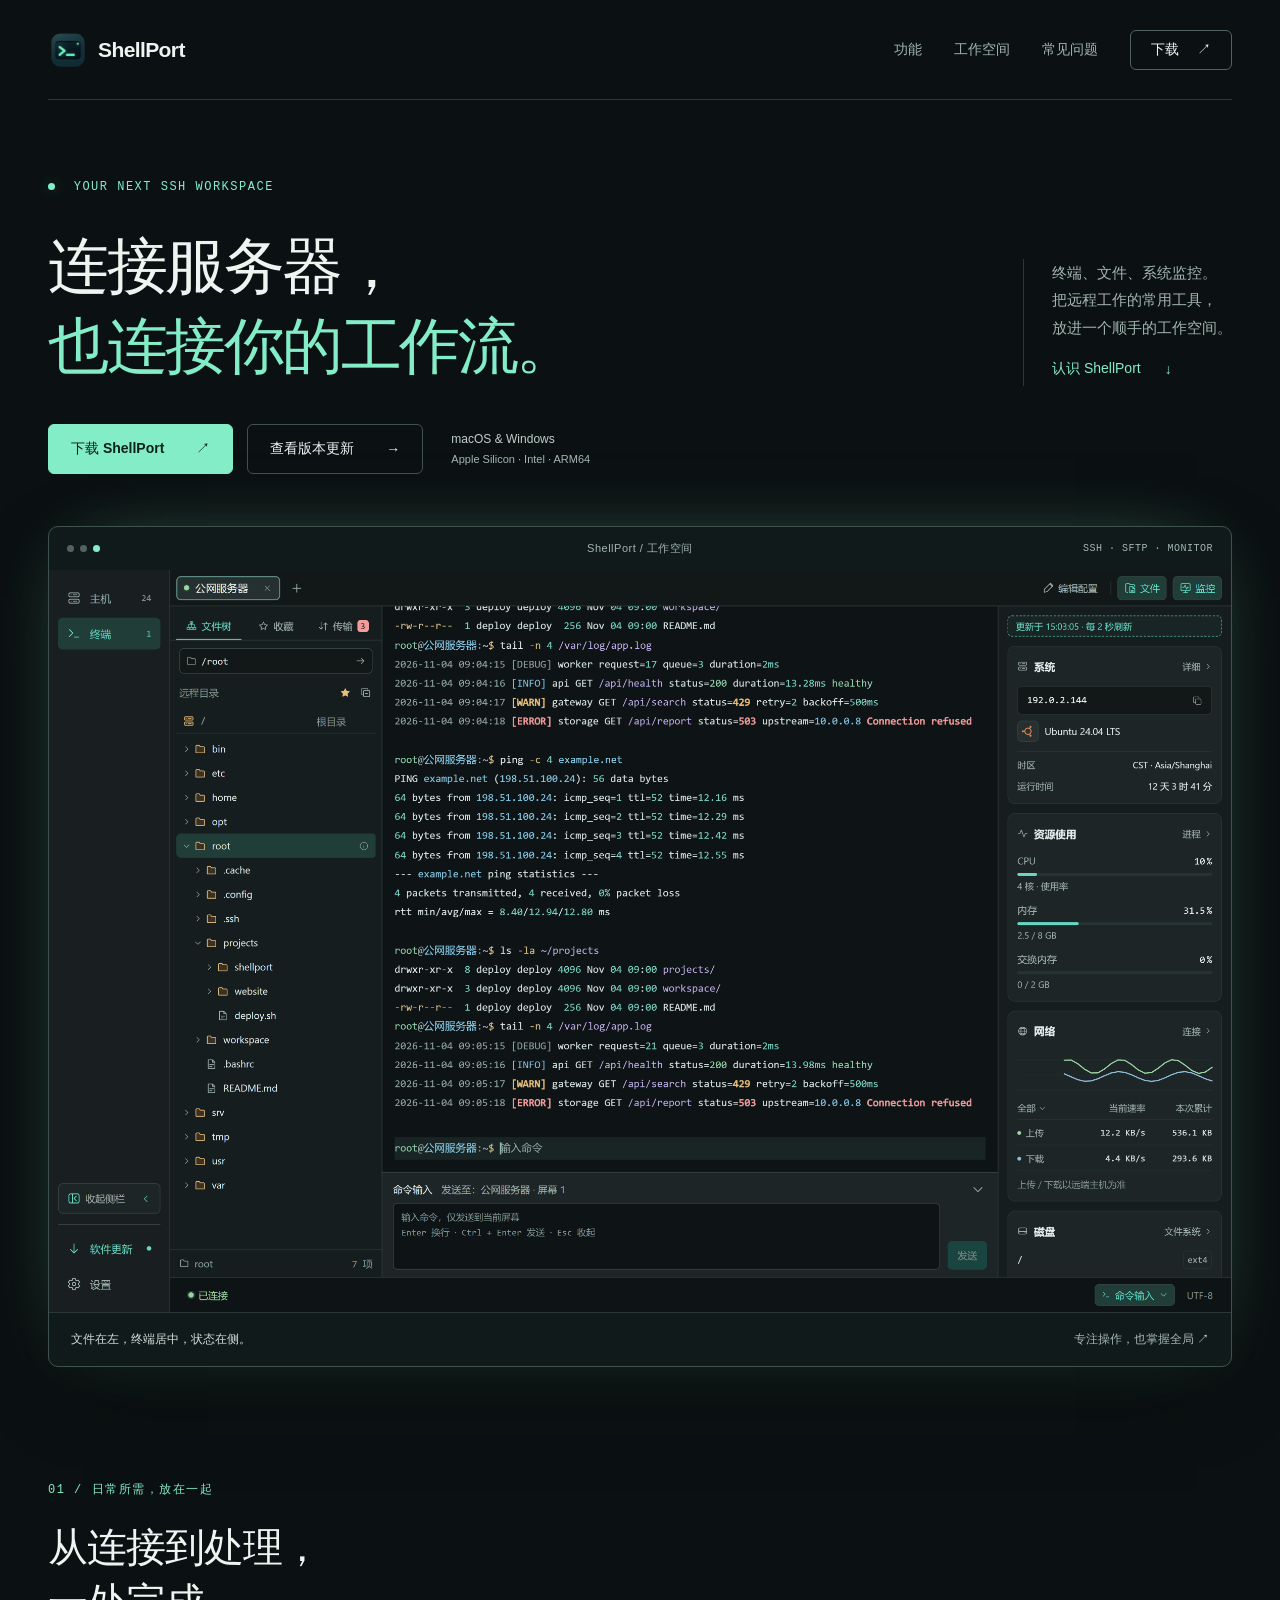
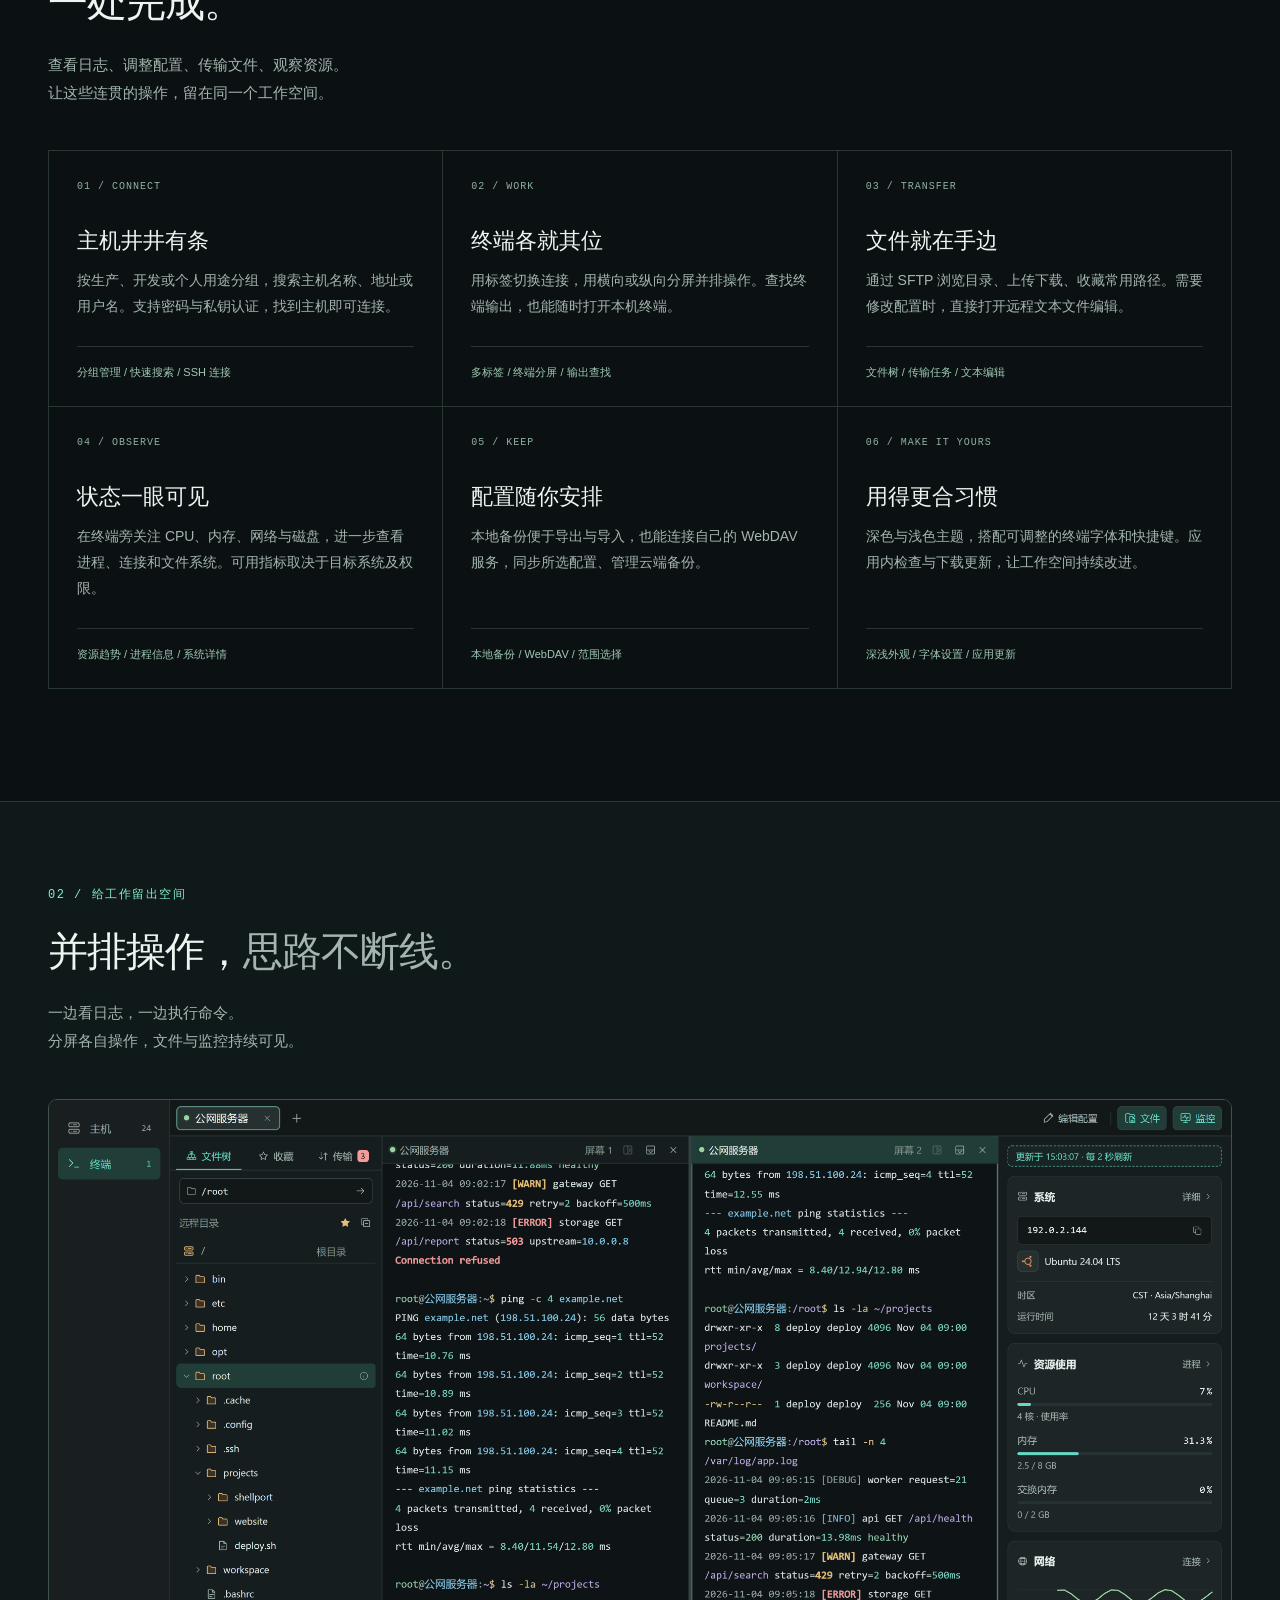
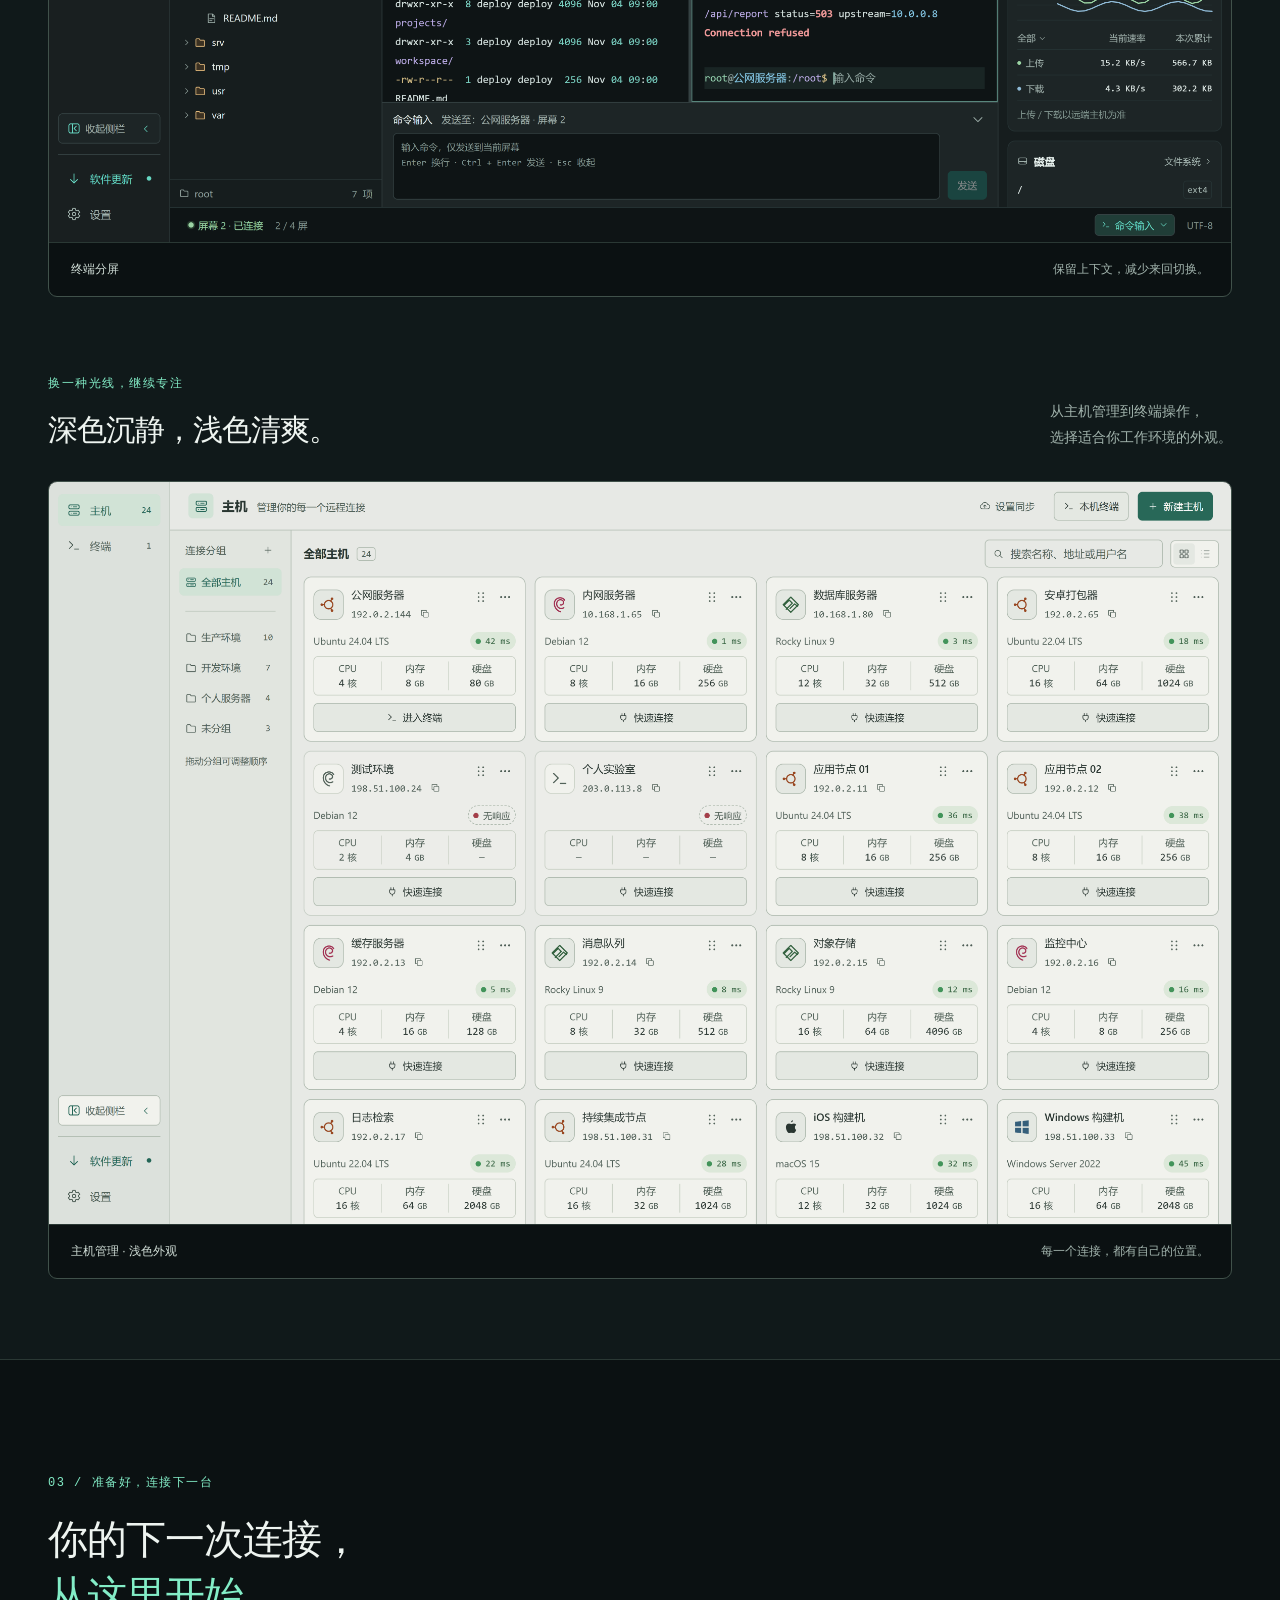
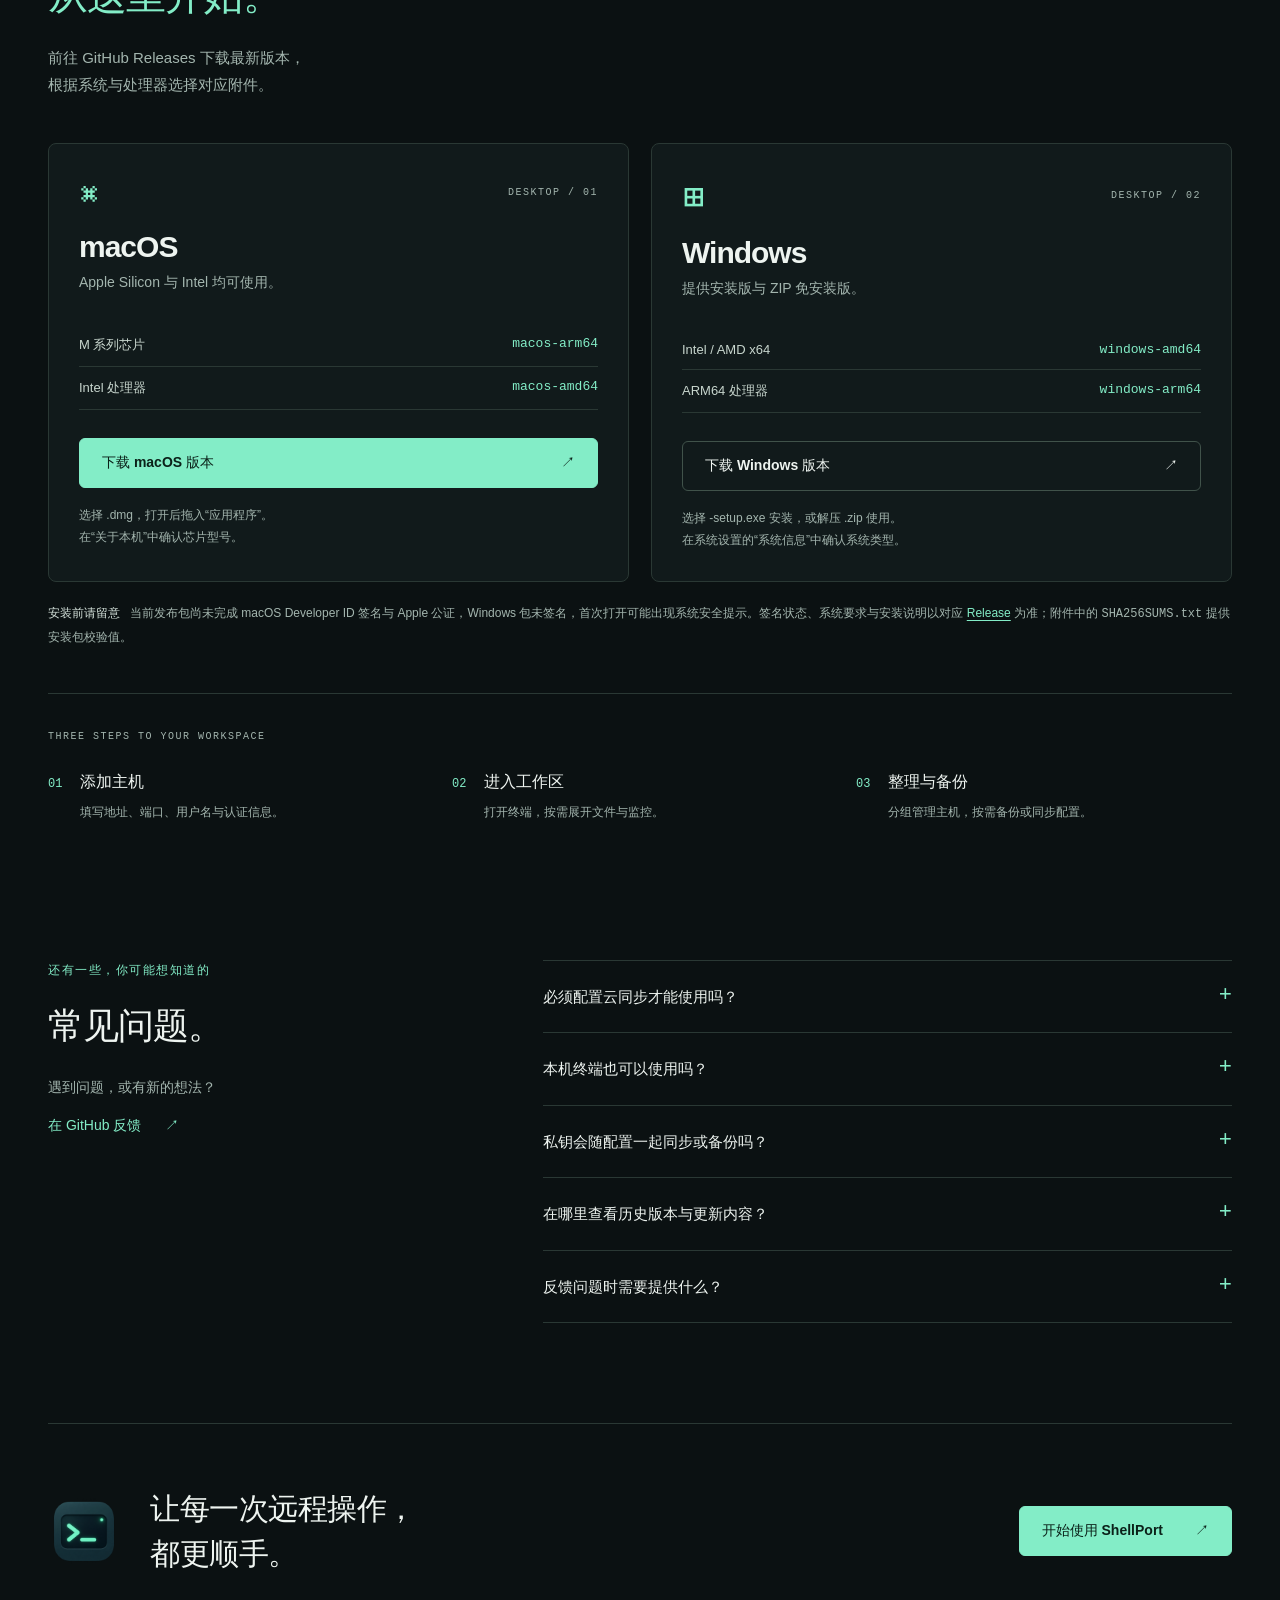
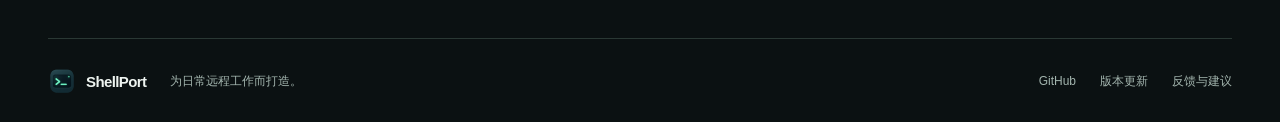
==== site/index.html @ d733a567 "docs: improve product introduction and add high-resolution screenshots" ====
<!doctype html>
<html lang="zh-CN">
<head>
  <meta charset="utf-8">
  <meta name="viewport" content="width=device-width, initial-scale=1">
  <meta name="color-scheme" content="dark">
  <meta name="theme-color" content="#0b1112">
  <meta name="description" content="ShellPort 是适用于 macOS 和 Windows 的 SSH 桌面客户端，将终端、SFTP 文件管理与系统监控放进同一个工作空间。">
  <meta property="og:type" content="website">
  <meta property="og:title" content="ShellPort · 连接服务器，也连接你的工作流">
  <meta property="og:description" content="终端、文件、系统监控，一个顺手的 SSH 工作空间。支持 macOS 与 Windows。">
  <meta property="og:image" content="https://conghuahuadan.github.io/ShellPort/assets/workspace.webp">
  <meta property="og:url" content="https://conghuahuadan.github.io/ShellPort/">
  <title>ShellPort · 连接服务器，也连接你的工作流</title>
  <link rel="icon" type="image/png" href="assets/appicon.png">
  <link rel="stylesheet" href="styles.css">
</head>
<body>
  <a class="skip-link" href="#main">跳转到正文</a>
  <header class="header wrap">
    <a class="brand" href="#" aria-label="ShellPort 首页"><img src="assets/appicon.png" width="40" height="40" alt=""><span>ShellPort</span></a>
    <nav aria-label="主导航">
      <a href="#features">功能</a><a href="#workspace">工作空间</a><a href="#faq">常见问题</a><a class="nav-download" href="#download">下载 <span aria-hidden="true">↗</span></a>
    </nav>
  </header>
  <main id="main">
    <section class="hero wrap" aria-labelledby="hero-title">
      <p class="eyebrow"><span class="status-dot" aria-hidden="true"></span> YOUR NEXT SSH WORKSPACE</p>
      <div class="hero-heading">
        <h1 id="hero-title">连接服务器，<br><span>也连接你的工作流。</span></h1>
        <div class="hero-aside"><p>终端、文件、系统监控。<br>把远程工作的常用工具，<br>放进一个顺手的工作空间。</p><a class="text-link" href="#workspace">认识 ShellPort <span aria-hidden="true">↓</span></a></div>
      </div>
      <div class="hero-actions">
        <a class="button primary" href="https://github.com/conghuahuadan/ShellPort/releases/latest">下载 ShellPort <span aria-hidden="true">↗</span></a>
        <a class="button secondary" href="https://github.com/conghuahuadan/ShellPort/releases">查看版本更新 <span aria-hidden="true">→</span></a>
        <p class="platforms">macOS &amp; Windows <span>Apple Silicon · Intel · ARM64</span></p>
      </div>
      <figure class="hero-figure">
        <div class="frame-top"><span><i></i><i></i><i></i></span><span>ShellPort / 工作空间</span><span class="frame-tag">SSH · SFTP · MONITOR</span></div>
        <a href="assets/workspace.webp" aria-label="查看终端工作区完整截图"><img src="assets/workspace.webp" width="1560" height="980" alt="ShellPort 深色工作区，文件树、SSH 终端与系统资源监控同屏显示" fetchpriority="high"></a>
        <figcaption><span>文件在左，终端居中，状态在侧。</span><span>专注操作，也掌握全局 <span aria-hidden="true">↗</span></span></figcaption>
      </figure>
    </section>
    <section id="features" class="features wrap section" aria-labelledby="features-title">
      <div class="section-heading"><p class="eyebrow">01 / 日常所需，放在一起</p><h2 id="features-title">从连接到处理，<br>一处完成。</h2><p>查看日志、调整配置、传输文件、观察资源。<br>让这些连贯的操作，留在同一个工作空间。</p></div>
      <div class="feature-grid">
        <article><span class="feature-number">01 / CONNECT</span><h3>主机井井有条</h3><p>按生产、开发或个人用途分组，搜索主机名称、地址或用户名。支持密码与私钥认证，找到主机即可连接。</p><span class="feature-foot">分组管理 / 快速搜索 / SSH 连接</span></article>
        <article><span class="feature-number">02 / WORK</span><h3>终端各就其位</h3><p>用标签切换连接，用横向或纵向分屏并排操作。查找终端输出，也能随时打开本机终端。</p><span class="feature-foot">多标签 / 终端分屏 / 输出查找</span></article>
        <article><span class="feature-number">03 / TRANSFER</span><h3>文件就在手边</h3><p>通过 SFTP 浏览目录、上传下载、收藏常用路径。需要修改配置时，直接打开远程文本文件编辑。</p><span class="feature-foot">文件树 / 传输任务 / 文本编辑</span></article>
        <article><span class="feature-number">04 / OBSERVE</span><h3>状态一眼可见</h3><p>在终端旁关注 CPU、内存、网络与磁盘，进一步查看进程、连接和文件系统。可用指标取决于目标系统及权限。</p><span class="feature-foot">资源趋势 / 进程信息 / 系统详情</span></article>
        <article><span class="feature-number">05 / KEEP</span><h3>配置随你安排</h3><p>本地备份便于导出与导入，也能连接自己的 WebDAV 服务，同步所选配置、管理云端备份。</p><span class="feature-foot">本地备份 / WebDAV / 范围选择</span></article>
        <article><span class="feature-number">06 / MAKE IT YOURS</span><h3>用得更合习惯</h3><p>深色与浅色主题，搭配可调整的终端字体和快捷键。应用内检查与下载更新，让工作空间持续改进。</p><span class="feature-foot">深浅外观 / 字体设置 / 应用更新</span></article>
      </div>
    </section>
    <section id="workspace" class="showcase section" aria-labelledby="workspace-title">
      <div class="wrap">
        <div class="section-heading"><p class="eyebrow">02 / 给工作留出空间</p><h2 id="workspace-title">并排操作，<span>思路不断线。</span></h2><p>一边看日志，一边执行命令。<br>分屏各自操作，文件与监控持续可见。</p></div>
        <figure class="screenshot"><a href="assets/split-terminal.webp" aria-label="查看终端分屏完整截图"><img src="assets/split-terminal.webp" width="1560" height="980" alt="两个并排的 SSH 终端，共享文件树与资源监控侧栏" loading="lazy" decoding="async"></a><figcaption><span>终端分屏</span><span>保留上下文，减少来回切换。</span></figcaption></figure>
        <div class="light-intro"><div><p class="eyebrow">换一种光线，继续专注</p><h2>深色沉静，浅色清爽。</h2></div><p>从主机管理到终端操作，<br>选择适合你工作环境的外观。</p></div>
        <figure class="screenshot"><a href="assets/hosts-light.webp" aria-label="查看浅色主机管理完整截图"><img src="assets/hosts-light.webp" width="1560" height="980" alt="浅色主题主机管理页面，按环境分组，卡片展示系统、硬件和连接信息" loading="lazy" decoding="async"></a><figcaption><span>主机管理 · 浅色外观</span><span>每一个连接，都有自己的位置。</span></figcaption></figure>
      </div>
    </section>
    <section id="download" class="download wrap section" aria-labelledby="download-title">
      <div class="section-heading"><p class="eyebrow">03 / 准备好，连接下一台</p><h2 id="download-title">你的下一次连接，<br><span>从这里开始。</span></h2><p>前往 GitHub Releases 下载最新版本，<br>根据系统与处理器选择对应附件。</p></div>
      <div class="download-grid">
        <article class="download-card"><div class="download-card-heading"><span class="os-symbol" aria-hidden="true">⌘</span><span class="small-label">DESKTOP / 01</span></div><h3>macOS</h3><p>Apple Silicon 与 Intel 均可使用。</p><dl><div><dt>M 系列芯片</dt><dd>macos-arm64</dd></div><div><dt>Intel 处理器</dt><dd>macos-amd64</dd></div></dl><a class="button primary" href="https://github.com/conghuahuadan/ShellPort/releases/latest">下载 macOS 版本 <span aria-hidden="true">↗</span></a><p class="download-hint">选择 .dmg，打开后拖入“应用程序”。<br>在“关于本机”中确认芯片型号。</p></article>
        <article class="download-card"><div class="download-card-heading"><span class="os-symbol windows-symbol" aria-hidden="true">⊞</span><span class="small-label">DESKTOP / 02</span></div><h3>Windows</h3><p>提供安装版与 ZIP 免安装版。</p><dl><div><dt>Intel / AMD x64</dt><dd>windows-amd64</dd></div><div><dt>ARM64 处理器</dt><dd>windows-arm64</dd></div></dl><a class="button secondary" href="https://github.com/conghuahuadan/ShellPort/releases/latest">下载 Windows 版本 <span aria-hidden="true">↗</span></a><p class="download-hint">选择 -setup.exe 安装，或解压 .zip 使用。<br>在系统设置的“系统信息”中确认系统类型。</p></article>
      </div>
      <p class="install-note"><strong>安装前请留意</strong>当前发布包尚未完成 macOS Developer ID 签名与 Apple 公证，Windows 包未签名，首次打开可能出现系统安全提示。签名状态、系统要求与安装说明以对应 <a href="https://github.com/conghuahuadan/ShellPort/releases/latest">Release</a> 为准；附件中的 <code>SHA256SUMS.txt</code> 提供安装包校验值。</p>
      <div class="quick-start"><p class="eyebrow">THREE STEPS TO YOUR WORKSPACE</p><ol><li><span>01</span><div><h3>添加主机</h3><p>填写地址、端口、用户名与认证信息。</p></div></li><li><span>02</span><div><h3>进入工作区</h3><p>打开终端，按需展开文件与监控。</p></div></li><li><span>03</span><div><h3>整理与备份</h3><p>分组管理主机，按需备份或同步配置。</p></div></li></ol></div>
    </section>
    <section id="faq" class="faq wrap section" aria-labelledby="faq-title">
      <div><p class="eyebrow">还有一些，你可能想知道的</p><h2 id="faq-title">常见问题。</h2><p class="faq-aside">遇到问题，或有新的想法？<br><a class="text-link" href="https://github.com/conghuahuadan/ShellPort/issues">在 GitHub 反馈 <span aria-hidden="true">↗</span></a></p></div>
      <div class="faq-list">
        <details><summary>必须配置云同步才能使用吗？</summary><p>不需要。你可以直接添加主机和使用终端。WebDAV 同步为可选功能，需要时再连接自己的服务并选择同步范围。</p></details>
        <details><summary>本机终端也可以使用吗？</summary><p>可以。从主机页选择“本机终端”即可打开，无需创建 SSH 主机。远程服务器仍通过 SSH 连接。</p></details>
        <details><summary>私钥会随配置一起同步或备份吗？</summary><p>不会。本机保存的 SSH 私钥不包含在本地导出或云同步中，换设备后需要重新提供。登录密码是否纳入备份或同步取决于你选择的范围；备份包含主机地址等配置信息，请妥善保管。</p></details>
        <details><summary>在哪里查看历史版本与更新内容？</summary><p>历史版本、更新内容和对应安装包可在 <a href="https://github.com/conghuahuadan/ShellPort/releases">Releases</a> 查看。遇到问题或有新的建议，也欢迎通过 GitHub 反馈。</p></details>
        <details><summary>反馈问题时需要提供什么？</summary><p>请提供系统版本、处理器架构、ShellPort 版本、复现步骤、预期与实际结果。可以附上截图或脱敏日志，请勿上传密码、私钥、数据库、本机密钥文件或未经脱敏的日志。</p></details>
      </div>
    </section>
    <section class="closing wrap"><img src="assets/appicon.png" width="72" height="72" alt="" loading="lazy"><h2>让每一次远程操作，<br>都更顺手。</h2><a class="button primary" href="https://github.com/conghuahuadan/ShellPort/releases/latest">开始使用 ShellPort <span aria-hidden="true">↗</span></a></section>
  </main>
  <footer class="footer wrap"><a class="brand" href="#"><img src="assets/appicon.png" width="28" height="28" alt=""><span>ShellPort</span></a><p>为日常远程工作而打造。</p><nav aria-label="页脚导航"><a href="https://github.com/conghuahuadan/ShellPort">GitHub</a><a href="https://github.com/conghuahuadan/ShellPort/releases">版本更新</a><a href="https://github.com/conghuahuadan/ShellPort/issues">反馈与建议</a></nav></footer>
</body>
</html>
---- site/styles.css ----
/* The palette follows the application icon; fonts and assets stay local. */
:root {
  color-scheme: dark;
  --bg: #0b1112;
  --panel: #111a1b;
  --text: #eef4f0;
  --muted: #a3b5ae;
  --mint: #83edc7;
  --line: #2a3834;
  font-family: "Segoe UI", "PingFang SC", "Microsoft YaHei", sans-serif;
  background: var(--bg);
  color: var(--text);
  font-synthesis: none;
}
* { box-sizing: border-box; }
html { scroll-behavior: smooth; scroll-padding-top: 30px; }
body { margin: 0; }
a { color: inherit; text-decoration: none; }
a, summary { -webkit-tap-highlight-color: transparent; }
a:focus-visible, summary:focus-visible { outline: 3px solid var(--mint); outline-offset: 6px; }
::selection { background: var(--mint); color: var(--bg); }
img { max-width: 100%; height: auto; display: block; }
p { line-height: 1.85; margin: 0; }
h1, h2, h3 { margin: 0; font-weight: 600; }
figure { margin: 0; }
.wrap { width: min(1200px, calc(100% - 96px)); margin-inline: auto; }
.skip-link { position: absolute; top: -100px; left: 20px; z-index: 10; padding: 12px 20px; background: var(--mint); color: var(--bg); }
.skip-link:focus { top: 12px; }
.header { height: 100px; display: flex; align-items: center; justify-content: space-between; border-bottom: 1px solid var(--line); }
.brand { display: inline-flex; align-items: center; gap: 10px; font-size: 21px; font-weight: 650; letter-spacing: -.6px; }
.header nav, .footer nav { display: flex; align-items: center; gap: 32px; font-size: 14px; }
.header nav a, .footer nav a { color: var(--muted); transition: color .18s; }
.header nav a:hover, .footer nav a:hover { color: var(--mint); }
.header nav .nav-download { color: var(--text); border: 1px solid #50645b; padding: 10px 20px; border-radius: 6px; }
.nav-download span { padding-left: 14px; }
.hero { padding-top: 76px; }
.eyebrow, .small-label, .feature-number { font-family: "Cascadia Code", Consolas, "PingFang SC", "Microsoft YaHei", monospace; font-size: 12px; letter-spacing: 1.5px; color: var(--mint); }
.status-dot { width: 7px; height: 7px; border-radius: 50%; background: var(--mint); display: inline-block; margin-right: 10px; box-shadow: 0 0 14px #83edc740; }
.hero-heading { display: flex; justify-content: space-between; align-items: flex-end; gap: 40px; margin: 28px 0 38px; }
h1 { font-size: clamp(42px, 4.8vw, 68px); line-height: 1.3; letter-spacing: -2.5px; }
h1 span, .download h2 span { color: var(--mint); }
.hero-aside { padding: 0 0 8px 28px; border-left: 1px solid var(--line); color: var(--muted); font-size: 15px; }
.text-link { display: inline-flex; align-items: center; gap: 24px; color: var(--mint); font-size: 14px; }
.hero-aside .text-link { margin-top: 18px; }
.text-link:hover { text-decoration: underline; text-underline-offset: 5px; }
.hero-actions { display: flex; align-items: center; gap: 14px; }
.button { display: inline-flex; justify-content: space-between; align-items: center; gap: 32px; min-height: 50px; border-radius: 6px; padding: 13px 22px; font-size: 14px; font-weight: 600; transition: background .18s, border-color .18s, transform .18s; }
.button:hover { transform: translateY(-2px); }
.primary { background: var(--mint); color: #0b2119; border: 1px solid var(--mint); }
.primary:hover { background: #a5f6d9; border-color: #a5f6d9; }
.secondary { border: 1px solid #40524a; background: transparent; color: var(--text); }
.secondary:hover { background: #192821; border-color: #6b8b7a; }
.platforms { color: #c1d0c9; font-size: 12px; padding-left: 14px; line-height: 1.7; }
.platforms span { display: block; font-size: 11px; color: var(--muted); }
.hero-figure { margin-top: 52px; border: 1px solid #40534a; border-radius: 10px; overflow: hidden; box-shadow: 0 26px 90px -35px #000, 0 0 75px -45px #83edc7; background: var(--panel); }
.frame-top { display: flex; justify-content: space-between; align-items: center; padding: 14px 18px; color: var(--muted); font-size: 11px; letter-spacing: .5px; }
.frame-top > span:first-child { display: flex; gap: 6px; min-width: 130px; }
.frame-top i { width: 7px; height: 7px; background: #50645c; border-radius: 50%; }
.frame-top i:last-child { background: var(--mint); }
.frame-tag { font-family: Consolas, monospace; font-size: 10px; }
.hero-figure img, .screenshot img { width: 100%; }
figcaption { display: flex; justify-content: space-between; gap: 20px; color: var(--muted); font-size: 12px; padding: 18px 22px; }
.hero-figure figcaption { border-top: 1px solid var(--line); }
figcaption span:first-child { color: #d1ded7; }
.section { padding-top: 112px; padding-bottom: 24px; }
.section-heading { margin-bottom: 44px; }
.section-heading h2 { font-size: clamp(30px, 3.1vw, 44px); line-height: 1.4; letter-spacing: -1px; margin-top: 18px; }
.section-heading > p:last-child { color: var(--muted); font-size: 15px; margin-top: 20px; }
.feature-grid { display: grid; grid-template-columns: repeat(3, 1fr); border-top: 1px solid var(--line); border-left: 1px solid var(--line); }
.feature-grid article { padding: 30px 28px 26px; border-right: 1px solid var(--line); border-bottom: 1px solid var(--line); display: flex; flex-direction: column; }
.feature-number { color: #91afa0; font-size: 10px; letter-spacing: 1px; }
.feature-grid h3 { margin-top: 34px; font-size: 22px; }
.feature-grid p { font-size: 14px; color: var(--muted); margin-top: 12px; margin-bottom: 26px; }
.feature-foot { font-size: 11px; color: #9fc8b4; margin-top: auto; padding-top: 18px; border-top: 1px solid #26352f; }
.showcase { margin-top: 88px; padding-top: 82px; padding-bottom: 80px; background: #10191a; border-top: 1px solid var(--line); border-bottom: 1px solid var(--line); }
.showcase .section-heading h2 span { color: var(--muted); }
.screenshot { border: 1px solid #40514a; border-radius: 9px; overflow: hidden; background: var(--bg); }
.screenshot figcaption { border-top: 1px solid var(--line); }
.light-intro { display: flex; justify-content: space-between; align-items: flex-end; gap: 32px; margin: 76px 0 30px; }
.light-intro h2 { font-size: 30px; letter-spacing: -1px; margin-top: 14px; }
.light-intro > p { color: var(--muted); font-size: 14px; }
.download-grid { display: grid; grid-template-columns: 1fr 1fr; gap: 22px; }
.download-card { border: 1px solid var(--line); border-radius: 8px; padding: 30px; background: var(--panel); }
.download-card-heading { display: flex; align-items: center; justify-content: space-between; }
.os-symbol { font-size: 36px; line-height: 1; color: var(--mint); }
.windows-symbol { font-size: 42px; }
.small-label { font-size: 10px; color: var(--muted); }
.download-card h3 { font-size: 30px; letter-spacing: -1px; margin-top: 20px; }
.download-card > p { color: var(--muted); font-size: 14px; margin-top: 6px; }
.download-card dl { margin: 28px 0; font-size: 13px; }
.download-card dl div { display: flex; justify-content: space-between; gap: 12px; padding: 12px 0; border-bottom: 1px solid var(--line); }
.download-card dt { color: #c8d6ce; }
.download-card dd { margin: 0; color: var(--mint); font-family: Consolas, monospace; }
.download-card .button { width: 100%; }
.download-card .download-hint { font-size: 12px; margin-top: 16px; }
.install-note { color: var(--muted); font-size: 12px; padding: 20px 0; line-height: 1.9; }
.install-note strong { font-weight: 500; color: #d4e1da; margin-right: 10px; }
.install-note a, .faq-list a { color: var(--mint); text-decoration: underline; text-underline-offset: 3px; }
code { font-family: Consolas, monospace; overflow-wrap: anywhere; }
.quick-start { border-top: 1px solid var(--line); margin-top: 24px; padding-top: 34px; }
.quick-start .eyebrow { color: var(--muted); font-size: 10px; }
.quick-start ol { list-style: none; padding: 0; margin: 26px 0 0; display: grid; grid-template-columns: repeat(3, 1fr); gap: 28px; }
.quick-start li { display: flex; gap: 18px; align-items: flex-start; }
.quick-start li > span { font: 12px Consolas, monospace; color: var(--mint); padding-top: 5px; }
.quick-start h3 { font-size: 16px; }
.quick-start li p { color: var(--muted); font-size: 12px; margin-top: 8px; }
.faq { display: grid; grid-template-columns: 1fr 1.6fr; gap: 64px; padding-bottom: 100px; }
.faq h2 { font-size: 36px; margin-top: 20px; letter-spacing: -1px; }
.faq-aside { font-size: 14px; color: var(--muted); margin-top: 24px; }
.faq-aside .text-link { margin-top: 12px; }
.faq-list details { border-bottom: 1px solid var(--line); }
.faq-list details:first-child { border-top: 1px solid var(--line); }
summary { cursor: pointer; list-style: none; padding: 23px 30px 23px 0; position: relative; line-height: 1.7; font-size: 15px; }
summary::-webkit-details-marker { display: none; }
summary::after { content: "+"; position: absolute; right: 0; top: 22px; color: var(--mint); font: 22px Consolas, monospace; }
details[open] summary::after { content: "−"; }
.faq-list details p { font-size: 14px; color: var(--muted); padding: 0 26px 24px 0; }
.closing { padding-block: 62px; border-top: 1px solid var(--line); display: flex; align-items: center; justify-content: space-between; gap: 30px; }
.closing h2 { font-size: 30px; line-height: 1.5; margin-right: auto; letter-spacing: -.5px; }
.footer { padding: 28px 0; border-top: 1px solid var(--line); display: flex; align-items: center; justify-content: space-between; gap: 24px; }
.footer .brand { font-size: 15px; }
.footer p { font-size: 12px; color: var(--muted); margin-right: auto; }
.footer nav { font-size: 12px; gap: 24px; }
@media (min-width: 1500px) { .wrap { width: min(1320px, calc(100% - 128px)); } }
@media (max-width: 1000px) {
  .wrap { width: calc(100% - 56px); }
  .hero-heading { align-items: flex-start; }
  h1 { font-size: 48px; }
  .hero-aside { padding-left: 20px; font-size: 13px; }
  .hero-actions { flex-wrap: wrap; }
  .feature-grid { grid-template-columns: repeat(2, 1fr); }
  .faq { gap: 36px; grid-template-columns: 1fr 1.5fr; }
  .closing h2 { font-size: 25px; }
  .footer p { display: none; }
}
@media (max-width: 700px) {
  html { scroll-padding-top: 20px; }
  .wrap { width: calc(100% - 36px); }
  .header { height: 78px; }
  .brand { font-size: 19px; gap: 6px; }
  .brand img { width: 34px; height: 34px; }
  .header nav { gap: 16px; font-size: 12px; }
  .header nav a[href="#workspace"], .header nav a[href="#faq"] { display: none; }
  .header nav .nav-download { padding: 8px 12px; }
  .nav-download span { padding-left: 5px; }
  .hero { padding-top: 44px; }
  .eyebrow { font-size: 10px; letter-spacing: 1px; }
  .hero-heading { display: block; margin: 24px 0 26px; }
  h1 { font-size: clamp(32px, 7.8vw, 52px); line-height: 1.45; letter-spacing: -1.5px; }
  .hero-aside { margin-top: 24px; border: 0; padding: 0; font-size: 14px; }
  .hero-aside p br { display: none; }
  .hero-aside .text-link { display: none; }
  .hero-actions { gap: 10px; }
  .button { min-height: 48px; padding: 12px 16px; gap: 18px; font-size: 13px; }
  .platforms { padding-left: 0; width: 100%; margin-top: 6px; }
  .platforms span { display: inline; margin-left: 8px; }
  .hero-figure { margin-top: 30px; border-radius: 6px; }
  .frame-top { padding: 10px 12px; font-size: 9px; }
  .frame-top > span:first-child { min-width: 40px; }
  .frame-tag { display: none; }
  figcaption { font-size: 10px; padding: 12px; gap: 10px; }
  figcaption span:last-child { display: none; }
  .section { padding-top: 72px; }
  .section-heading { margin-bottom: 30px; }
  .section-heading h2 { font-size: 30px; }
  .section-heading > p:last-child { font-size: 14px; }
  .feature-grid { grid-template-columns: 1fr; }
  .feature-grid article { padding: 24px; }
  .feature-grid h3 { margin-top: 22px; font-size: 20px; }
  .showcase { margin-top: 48px; padding-top: 56px; padding-bottom: 48px; }
  .showcase .section-heading h2 span { display: block; }
  .light-intro { display: block; margin-top: 48px; }
  .light-intro h2 { font-size: 26px; }
  .light-intro > p { margin-top: 14px; }
  .light-intro > p br { display: none; }
  .download-grid { grid-template-columns: 1fr; gap: 16px; }
  .download-card { padding: 24px; }
  .quick-start ol { grid-template-columns: 1fr; gap: 24px; }
  .faq { grid-template-columns: 1fr; gap: 30px; padding-bottom: 56px; }
  .faq h2 { font-size: 30px; }
  .faq-aside { margin-top: 16px; }
  .closing { flex-wrap: wrap; padding-block: 36px; gap: 20px; }
  .closing > img { width: 56px; height: 56px; }
  .closing h2 { font-size: 22px; }
  .closing .button { width: 100%; }
  .footer { flex-wrap: wrap; gap: 20px; padding-block: 24px; }
  .footer nav { gap: 20px; }
}
@media (prefers-reduced-motion: reduce) {
  html { scroll-behavior: auto; }
  *, *::before, *::after { transition: none !important; }
  .button:hover { transform: none; }
}
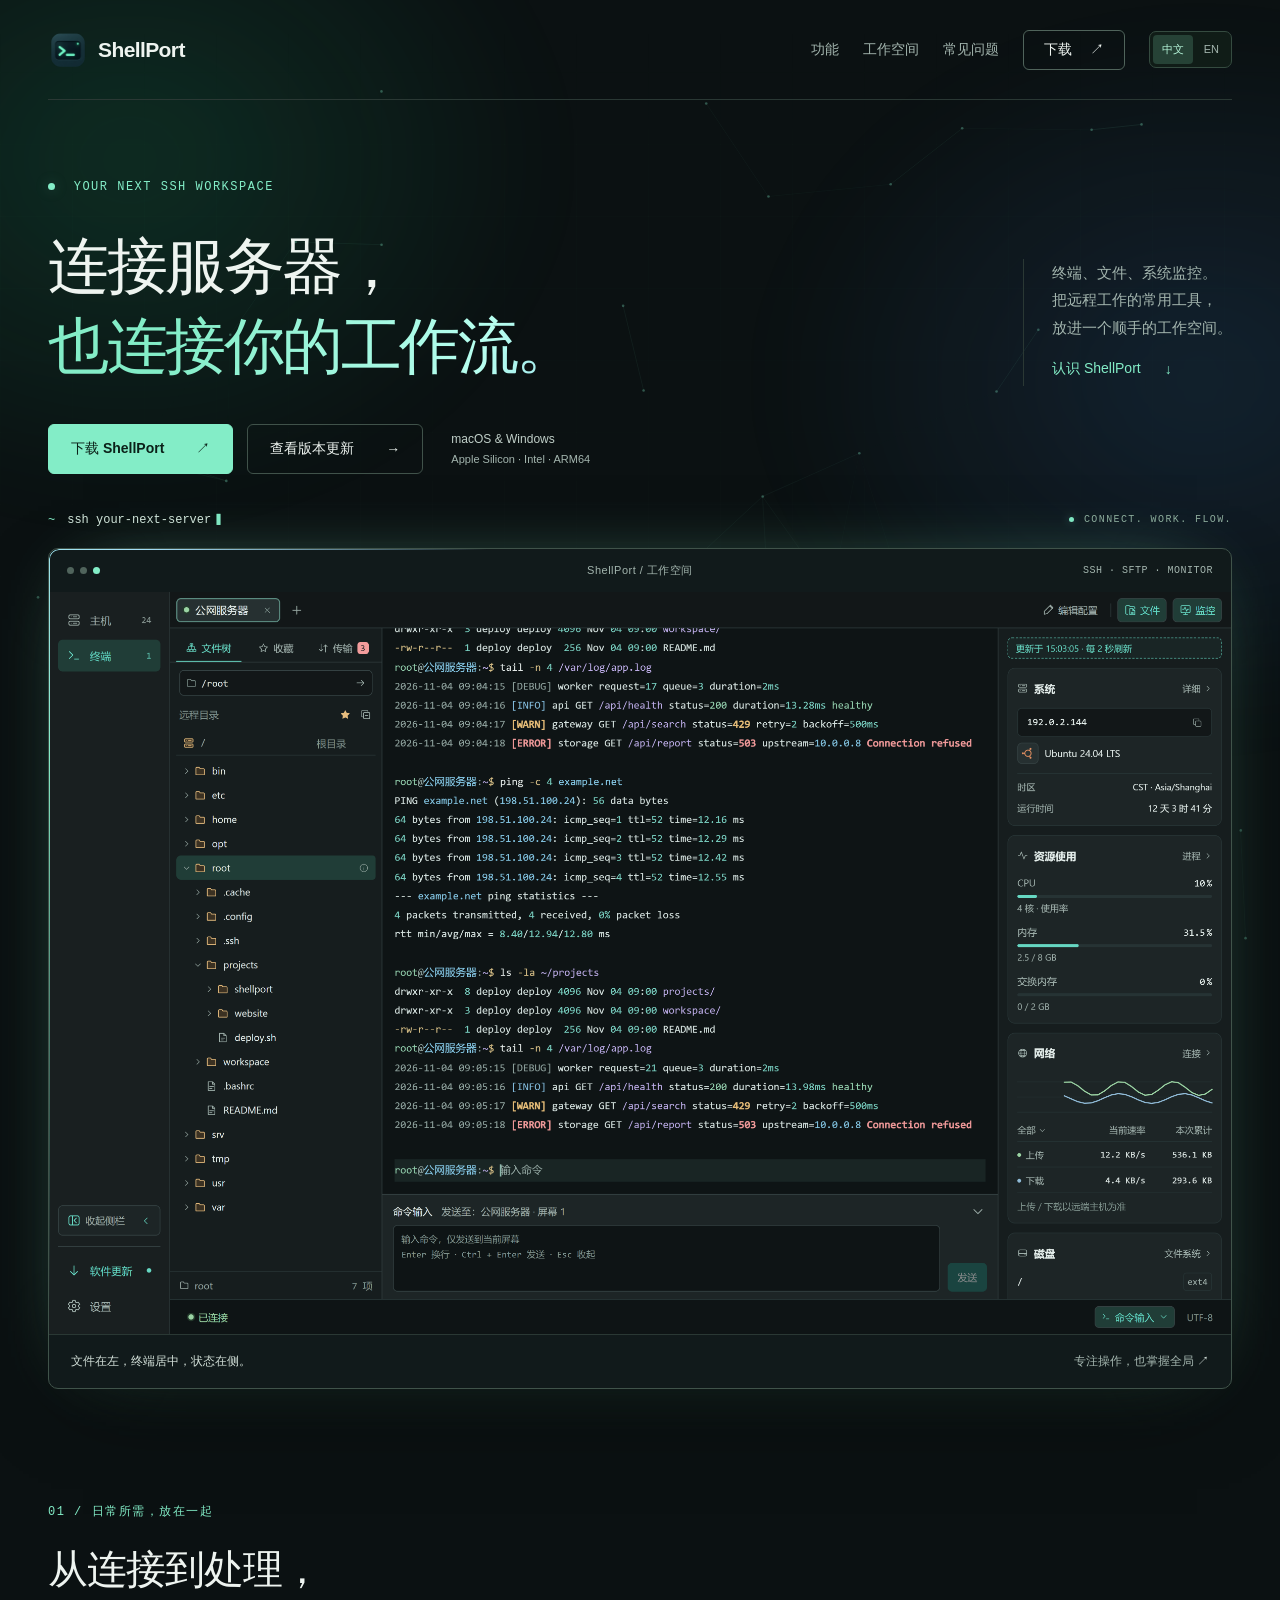
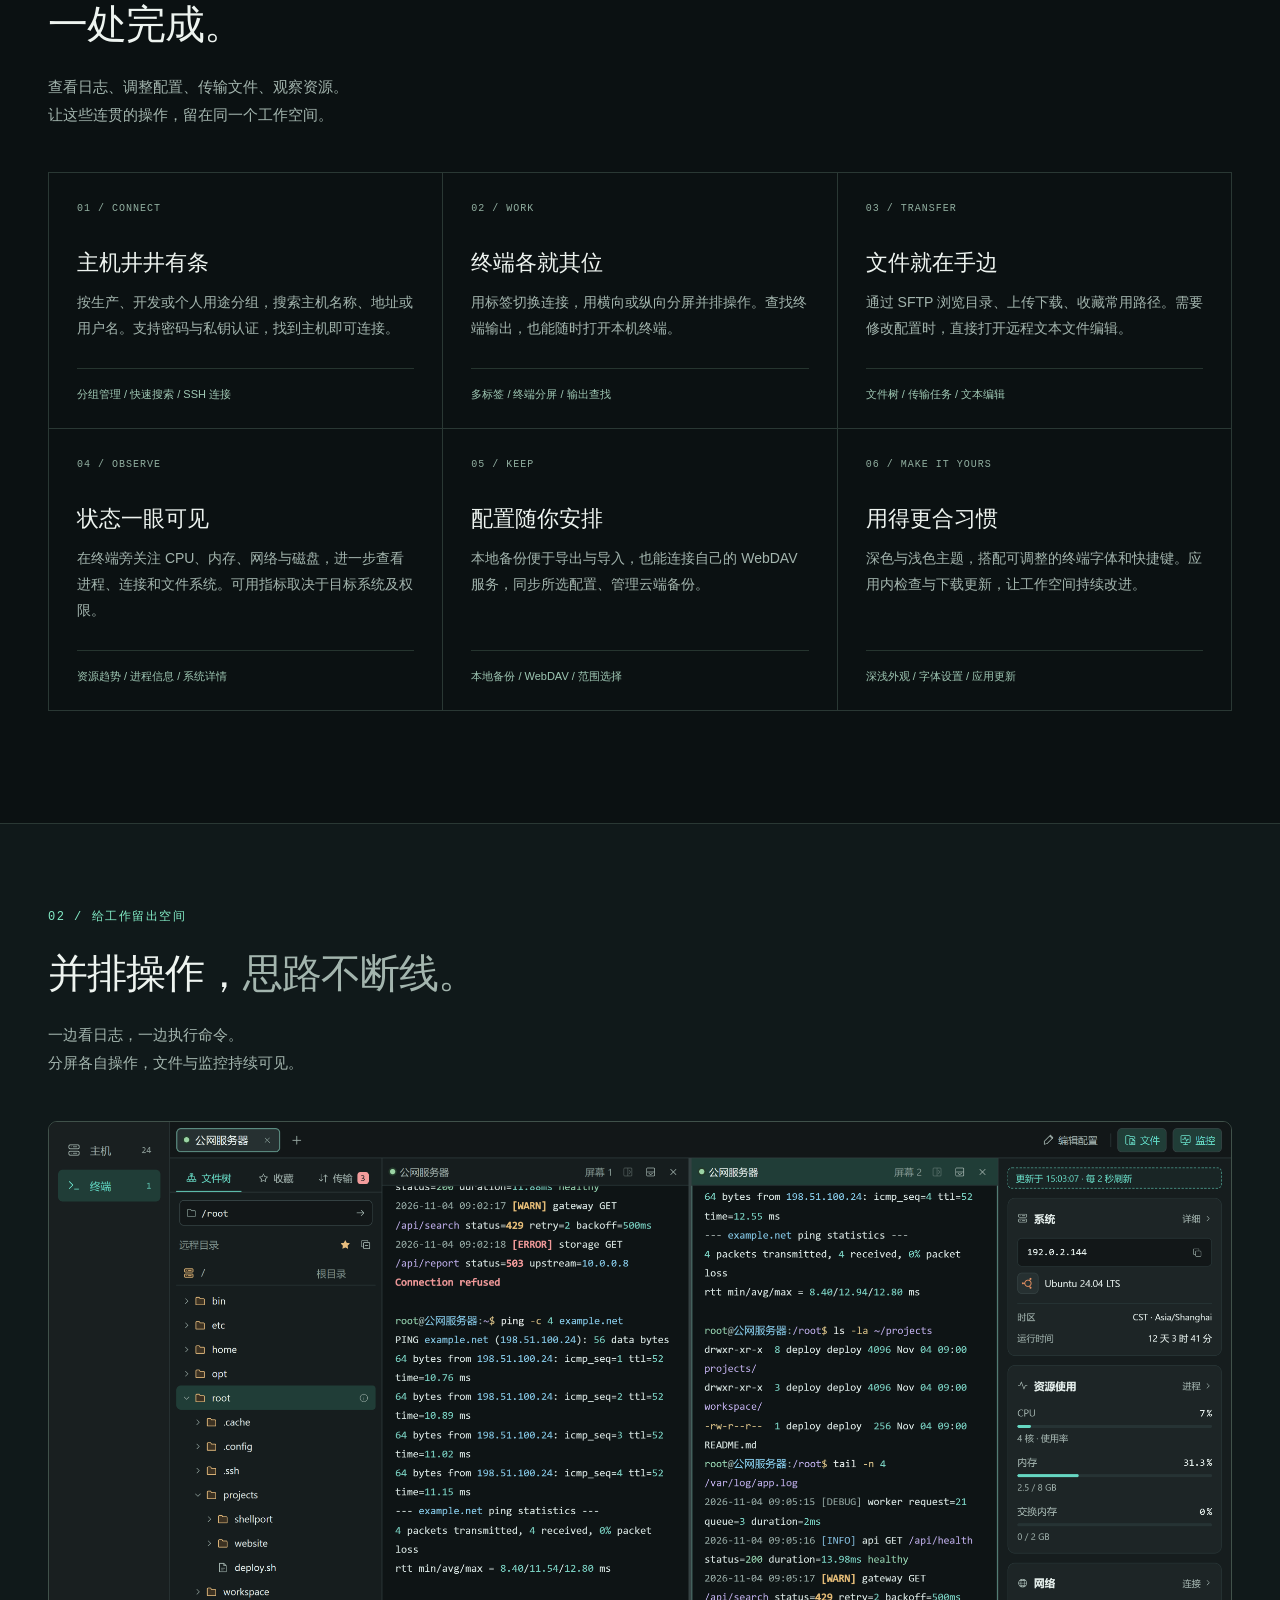
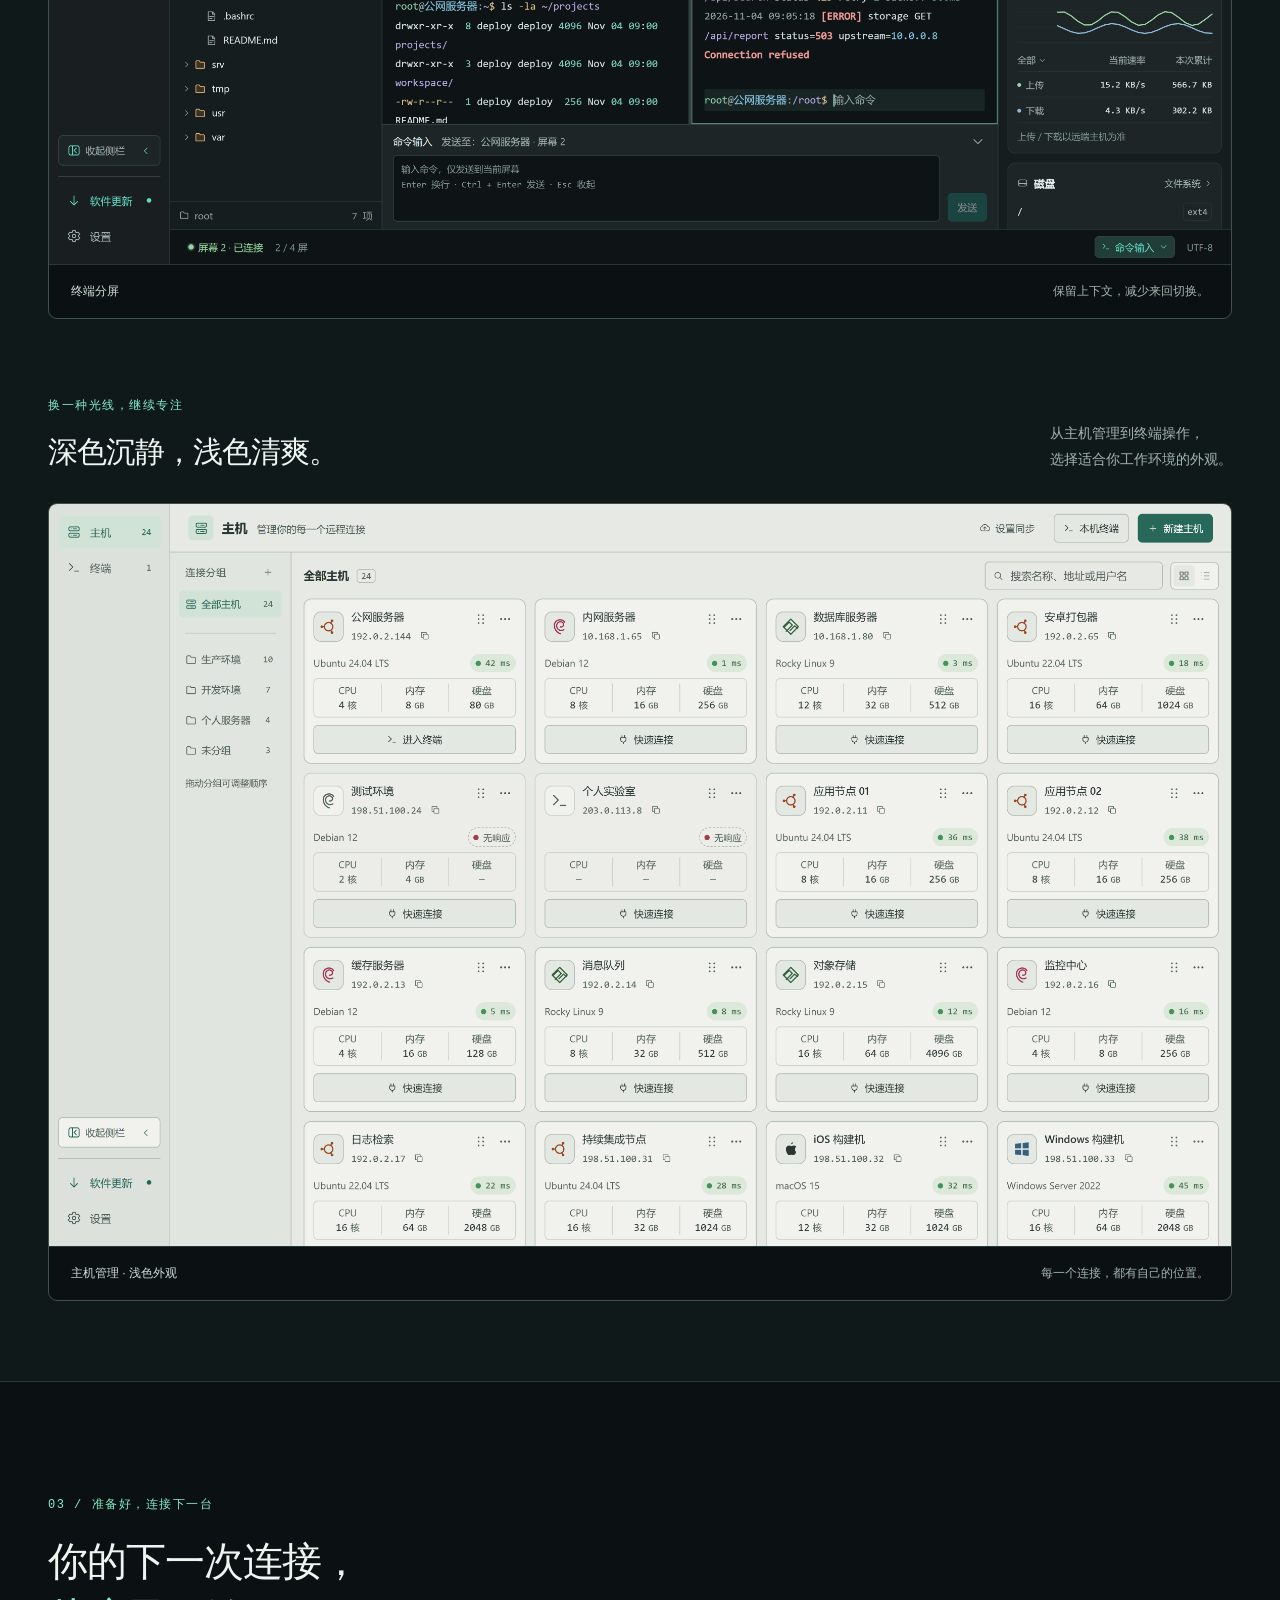
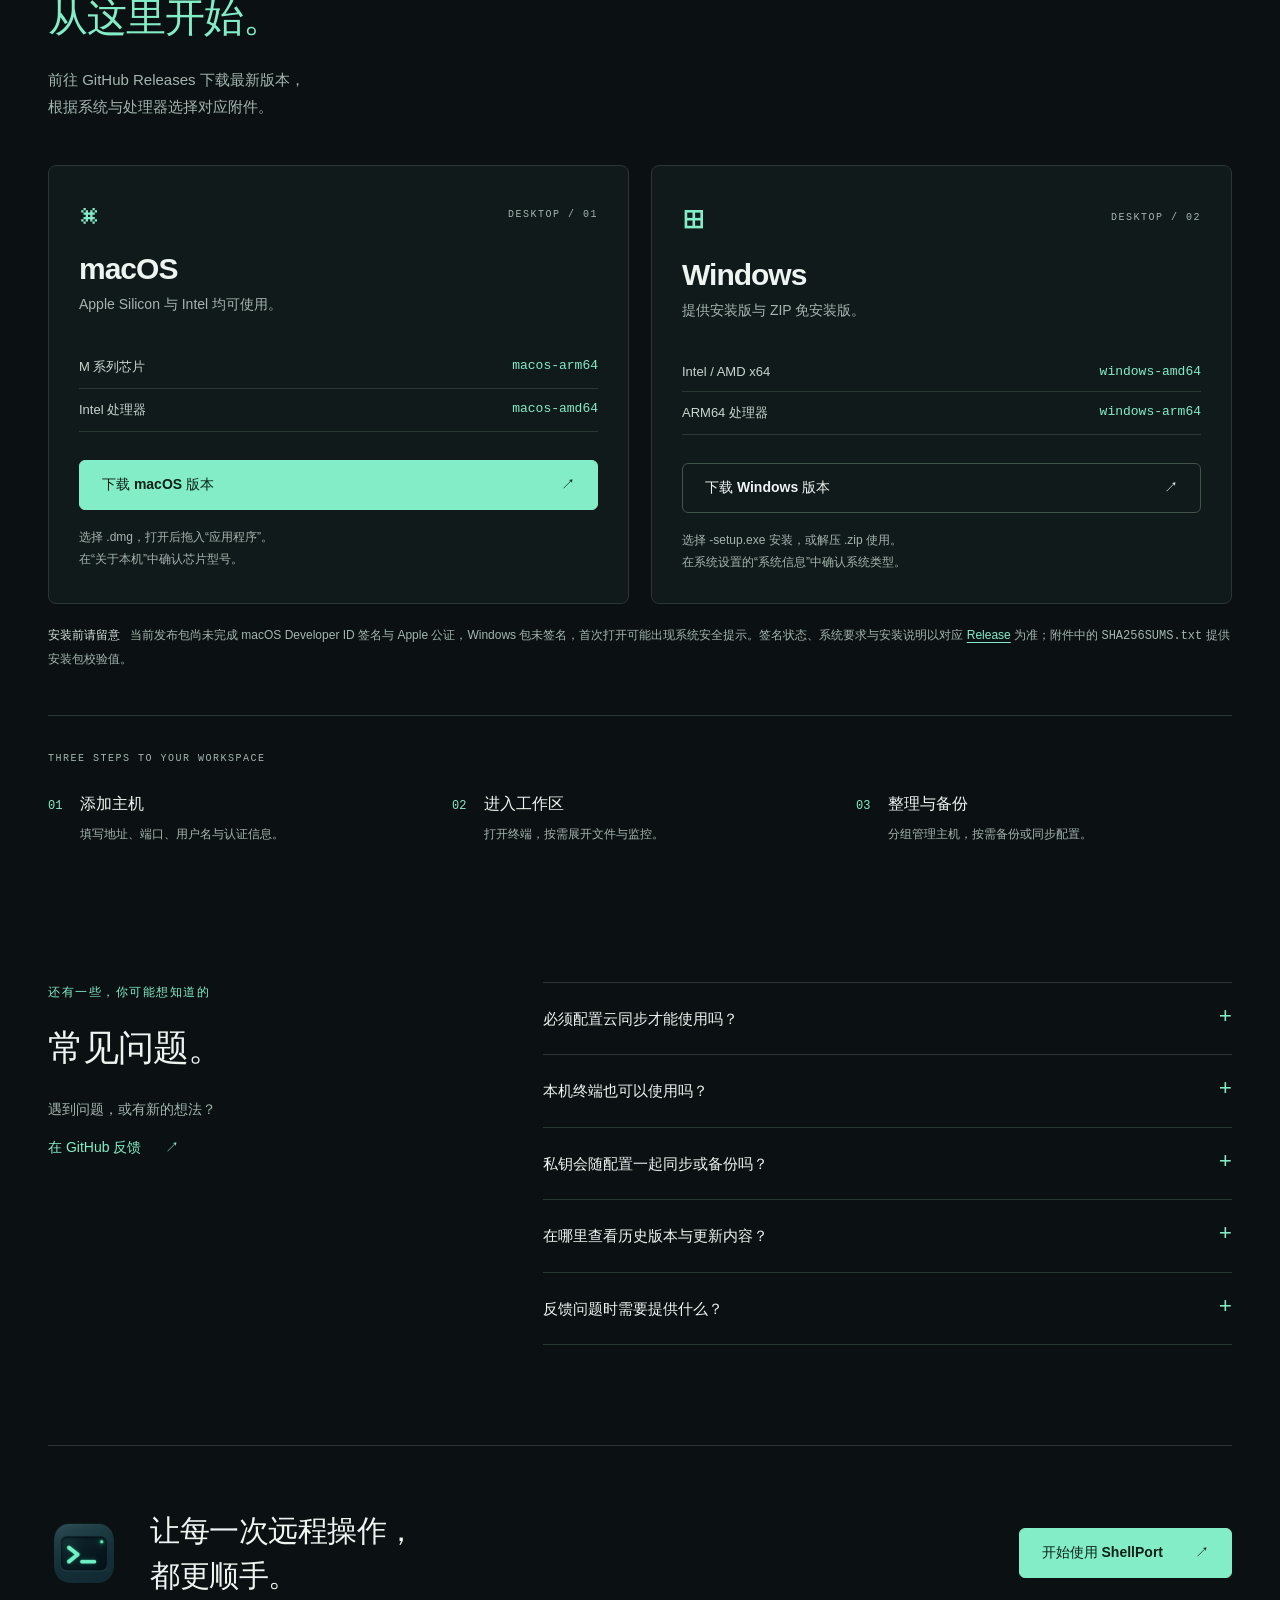
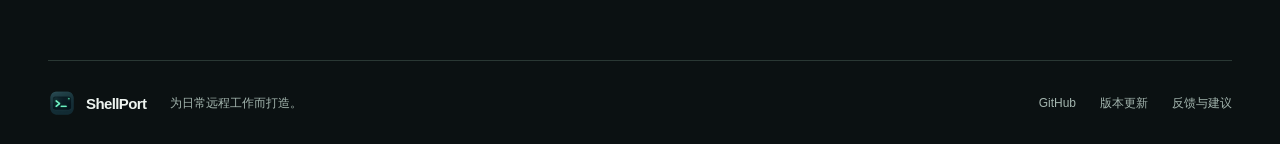
==== commit 121ec44f: "feat: add English product pages and interactive visual effects" ====
--- a/site/index.html
+++ b/site/index.html
@@ -14,13 +14,19 @@
   <title>ShellPort · 连接服务器，也连接你的工作流</title>
   <link rel="icon" type="image/png" href="assets/appicon.png">
   <link rel="stylesheet" href="styles.css">
+  <link rel="alternate" hreflang="zh-CN" href="https://conghuahuadan.github.io/ShellPort/">
+  <link rel="alternate" hreflang="en" href="https://conghuahuadan.github.io/ShellPort/en.html">
+  <script src="effects.js" defer></script>
 </head>
 <body>
+  <div class="ambient" aria-hidden="true"><span class="aurora aurora-one"></span><span class="aurora aurora-two"></span><div class="ambient-grid"></div><canvas id="signal-field"></canvas></div>
+  <div class="reading-progress" aria-hidden="true"></div>
   <a class="skip-link" href="#main">跳转到正文</a>
   <header class="header wrap">
     <a class="brand" href="#" aria-label="ShellPort 首页"><img src="assets/appicon.png" width="40" height="40" alt=""><span>ShellPort</span></a>
     <nav aria-label="主导航">
       <a href="#features">功能</a><a href="#workspace">工作空间</a><a href="#faq">常见问题</a><a class="nav-download" href="#download">下载 <span aria-hidden="true">↗</span></a>
+      <div class="locale-switch" role="group" aria-label="页面语言"><a href="index.html" lang="zh-CN" hreflang="zh-CN" aria-current="page">中文</a><a href="en.html" lang="en" hreflang="en">EN</a></div>
     </nav>
   </header>
   <main id="main">
@@ -35,6 +41,7 @@
         <a class="button secondary" href="https://github.com/conghuahuadan/ShellPort/releases">查看版本更新 <span aria-hidden="true">→</span></a>
         <p class="platforms">macOS &amp; Windows <span>Apple Silicon · Intel · ARM64</span></p>
       </div>
+      <div class="connection-line" aria-hidden="true"><span class="prompt-mark">~</span><code id="connection-command">ssh your-next-server</code><span class="typing-cursor">▍</span><span class="connection-label"><i></i> CONNECT. WORK. FLOW.</span></div>
       <figure class="hero-figure">
         <div class="frame-top"><span><i></i><i></i><i></i></span><span>ShellPort / 工作空间</span><span class="frame-tag">SSH · SFTP · MONITOR</span></div>
         <a href="assets/workspace.webp" aria-label="查看终端工作区完整截图"><img src="assets/workspace.webp" width="1560" height="980" alt="ShellPort 深色工作区，文件树、SSH 终端与系统资源监控同屏显示" fetchpriority="high"></a>
--- a/site/styles.css
+++ b/site/styles.css
@@ -191,3 +191,100 @@
   *, *::before, *::after { transition: none !important; }
   .button:hover { transform: none; }
 }
+
+/* Language navigation works without a script or a browser language redirect. */
+.header nav { gap: 24px; }
+.locale-switch { display: flex; align-items: center; gap: 2px; padding: 3px; border: 1px solid #354b40; border-radius: 7px; background: #101c17; }
+.header nav .locale-switch a { padding: 6px 9px; border-radius: 4px; font-size: 11px; line-height: 1.5; white-space: nowrap; }
+.header nav .locale-switch a[aria-current="page"] { background: #264236; color: #b6f6da; }
+html[lang="en"] h1 { font-size: clamp(38px, 4.4vw, 64px); letter-spacing: -2px; }
+html[lang="en"] .hero-heading { gap: 28px; }
+html[lang="en"] .hero-heading h1 { max-width: 850px; min-width: 0; }
+html[lang="en"] .hero-aside { flex-shrink: 0; font-size: 13px; padding-left: 20px; }
+html[lang="en"] .feature-grid h3 { font-size: 21px; }
+html[lang="en"] .eyebrow { letter-spacing: 1px; }
+
+/* Ambient light and a sparse connection field stay behind all content. */
+body { position: relative; isolation: isolate; }
+.ambient { position: absolute; inset: 0 0 auto; height: 1180px; overflow: hidden; z-index: -1; pointer-events: none; }
+.aurora { position: absolute; display: block; width: 900px; height: 740px; border-radius: 50%; filter: blur(35px); will-change: transform; }
+.aurora-one { top: -210px; left: -320px; background: radial-gradient(ellipse, #20d68b24, #20d68b00 67%); animation: aurora-drift 18s ease-in-out infinite alternate; }
+.aurora-two { top: 10px; right: -370px; background: radial-gradient(ellipse, #438ded22, #438ded00 68%); animation: aurora-drift 23s ease-in-out -9s infinite alternate-reverse; }
+.ambient-grid { position: absolute; inset: 0; opacity: .23; background-image: linear-gradient(#4d80631c 1px, transparent 1px), linear-gradient(90deg, #4d80631c 1px, transparent 1px); background-size: 72px 72px; mask-image: linear-gradient(transparent, #000 18%, transparent 80%); }
+#signal-field { width: 100%; height: 900px; position: absolute; top: 90px; left: 0; opacity: .75; }
+.reading-progress { position: fixed; z-index: 20; left: 0; top: 0; width: 100%; height: 2px; background: linear-gradient(90deg, #56d4a5, #98ffdb, #7db9f0); box-shadow: 0 0 12px #83edc777; transform: scaleX(var(--reading-progress, 0)); transform-origin: left; pointer-events: none; }
+@keyframes aurora-drift { from { transform: translate3d(0, 0, 0) scale(1); } to { transform: translate3d(110px, 70px, 0) scale(1.12); } }
+@keyframes spectrum { 0%, 100% { background-position: 0% 50%; } 50% { background-position: 100% 50%; } }
+@supports (background-clip: text) {
+  h1 span { background: linear-gradient(110deg, #83edc7 10%, #b7fff0 35%, #8acfe8 48%, #83edc7 68%); background-size: 240% 100%; background-clip: text; -webkit-background-clip: text; color: transparent; animation: spectrum 10s ease-in-out infinite; }
+}
+
+.connection-line { display: flex; align-items: center; gap: 12px; color: #d6e9df; font: 12px "Cascadia Code", Consolas, monospace; padding-top: 36px; min-height: 56px; }
+.prompt-mark { color: var(--mint); }
+.connection-line code { white-space: pre; }
+.typing-cursor { color: var(--mint); margin-left: -10px; animation: cursor-blink 1.1s step-end infinite; }
+.connection-label { margin-left: auto; display: flex; align-items: center; gap: 10px; font-size: 10px; letter-spacing: 1.4px; color: #8fae9e; }
+.connection-label i { width: 5px; height: 5px; background: var(--mint); border-radius: 50%; box-shadow: 0 0 9px #83edc766; }
+.hero-figure { margin-top: 18px; position: relative; }
+@keyframes cursor-blink { 50% { opacity: 0; } }
+
+/* The moving light follows the frame; the screenshot itself stays untouched. */
+@property --beam-angle { syntax: '<angle>'; inherits: false; initial-value: 0deg; }
+.hero-figure::before { content: ""; position: absolute; z-index: 2; inset: 0; padding: 1px; border-radius: inherit; background: conic-gradient(from var(--beam-angle), transparent 0deg, transparent 240deg, #83edc7 290deg, #a4def7 310deg, transparent 340deg); mask: linear-gradient(#000 0 0) content-box, linear-gradient(#000 0 0); mask-composite: exclude; pointer-events: none; animation: frame-orbit 10s linear infinite; }
+@keyframes frame-orbit { to { --beam-angle: 360deg; } }
+.motion-paused .aurora, .motion-paused h1 span, .motion-paused .typing-cursor, .motion-paused .hero-figure::before { animation-play-state: paused; }
+
+.feature-grid article, .download-card { position: relative; overflow: hidden; isolation: isolate; }
+.feature-grid article > *, .download-card > * { position: relative; z-index: 1; }
+.feature-grid article::before, .download-card::before { content: ""; position: absolute; inset: 0; background: radial-gradient(400px circle at var(--pointer-x, 50%) var(--pointer-y, 50%), #83edc714, transparent 65%); opacity: 0; transition: opacity .3s; pointer-events: none; }
+@media (hover: hover) and (pointer: fine) {
+  .feature-grid article:hover::before, .download-card:hover::before { opacity: 1; }
+  .feature-grid article:hover .feature-number, .download-card:hover .small-label { color: var(--mint); }
+  .button { position: relative; overflow: hidden; isolation: isolate; }
+  .button::before { content: ""; position: absolute; inset: -50% -30%; background: linear-gradient(110deg, transparent 35%, #ffffff30 50%, transparent 65%); transform: translateX(-100%); transition: transform .7s; pointer-events: none; }
+  .button:hover::before { transform: translateX(100%); }
+}
+.motion-ready [data-reveal] { opacity: 0; transform: translateY(24px); transition: opacity .7s var(--reveal-delay, 0ms), transform .7s cubic-bezier(.2,.7,.2,1) var(--reveal-delay, 0ms); }
+.motion-ready [data-reveal].is-visible { opacity: 1; transform: none; }
+
+@media (max-width: 1100px) {
+  .header nav { gap: 16px; }
+  html[lang="en"] .hero-heading { flex-wrap: wrap; }
+  html[lang="en"] .hero-aside { border: 0; padding-left: 0; }
+  html[lang="en"] .hero-aside br { display: none; }
+  html[lang="en"] .hero-aside .text-link { margin-top: 10px; }
+}
+@media (max-width: 767px) {
+  #signal-field { display: none; }
+  .aurora { width: 600px; height: 550px; filter: blur(20px); }
+  .aurora-one { left: -350px; }
+  .aurora-two { right: -360px; }
+}
+@media (max-width: 700px) {
+  .header nav { gap: 10px; }
+  .header nav a[href="#features"] { display: none; }
+  .header nav .nav-download { padding: 8px 10px; }
+  .header nav .locale-switch a { padding: 5px 6px; font-size: 10px; }
+  .locale-switch { padding: 2px; }
+  .connection-line { padding-top: 24px; font-size: 11px; gap: 10px; }
+  .connection-label { display: none; }
+  .hero-figure { margin-top: 14px; }
+  html[lang="en"] h1 { font-size: clamp(32px, 7.5vw, 52px); letter-spacing: -1px; }
+  html[lang="en"] .hero-aside { margin-top: 20px; }
+  html[lang="en"] .hero-actions .button { padding-inline: 13px; gap: 12px; }
+  html[lang="en"] .platforms span { margin-left: 0; display: block; }
+  html[lang="en"] .download-card dl div { flex-wrap: wrap; }
+  .connection-line code { min-width: 0; overflow: hidden; }
+}
+@media (max-width: 360px) {
+  .brand { font-size: 17px; }
+  .header .brand img { width: 30px; height: 30px; }
+  html[lang="en"] .hero-actions .button { font-size: 12px; padding-inline: 12px; gap: 8px; }
+}
+@media (prefers-reduced-motion: reduce) {
+  *, *::before, *::after { animation: none !important; transition: none !important; }
+  .motion-ready [data-reveal] { opacity: 1; transform: none; }
+  .aurora { will-change: auto; }
+  #signal-field { display: none; }
+  .button:hover { transform: none; }
+}
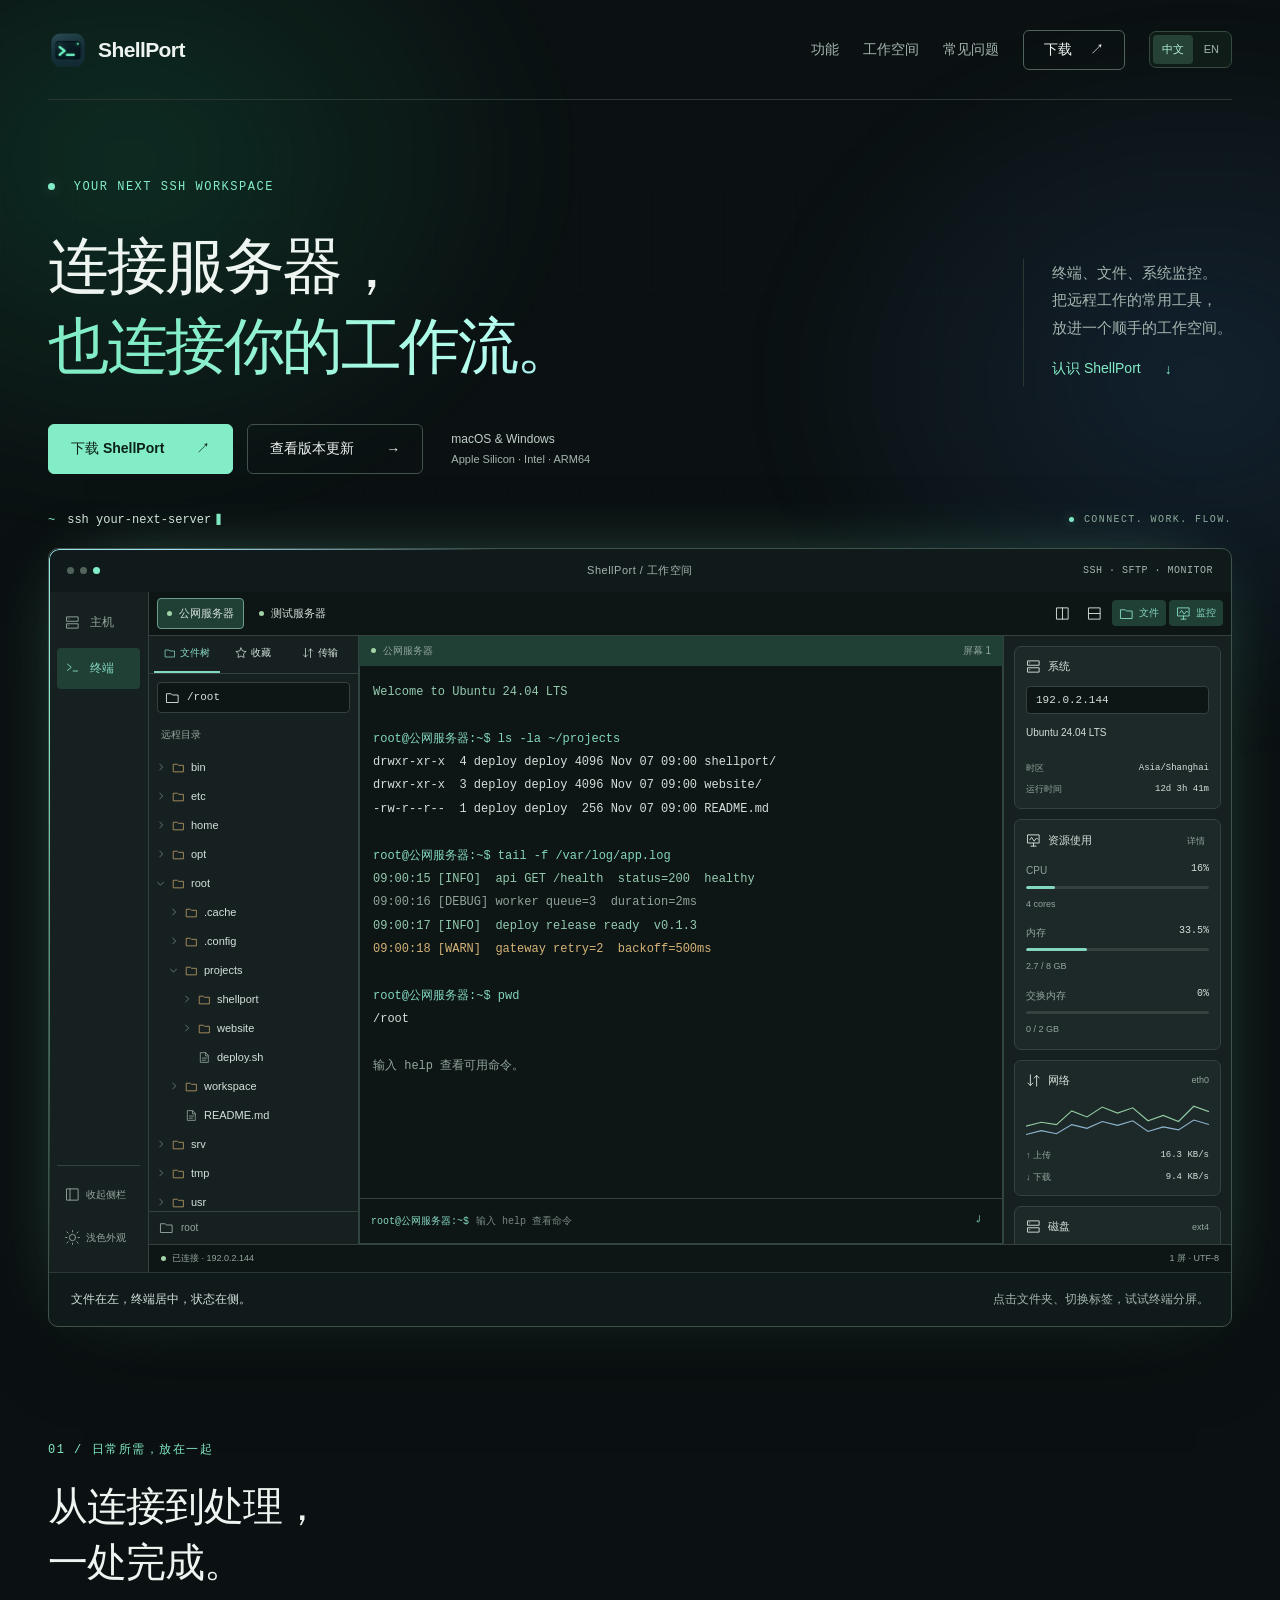
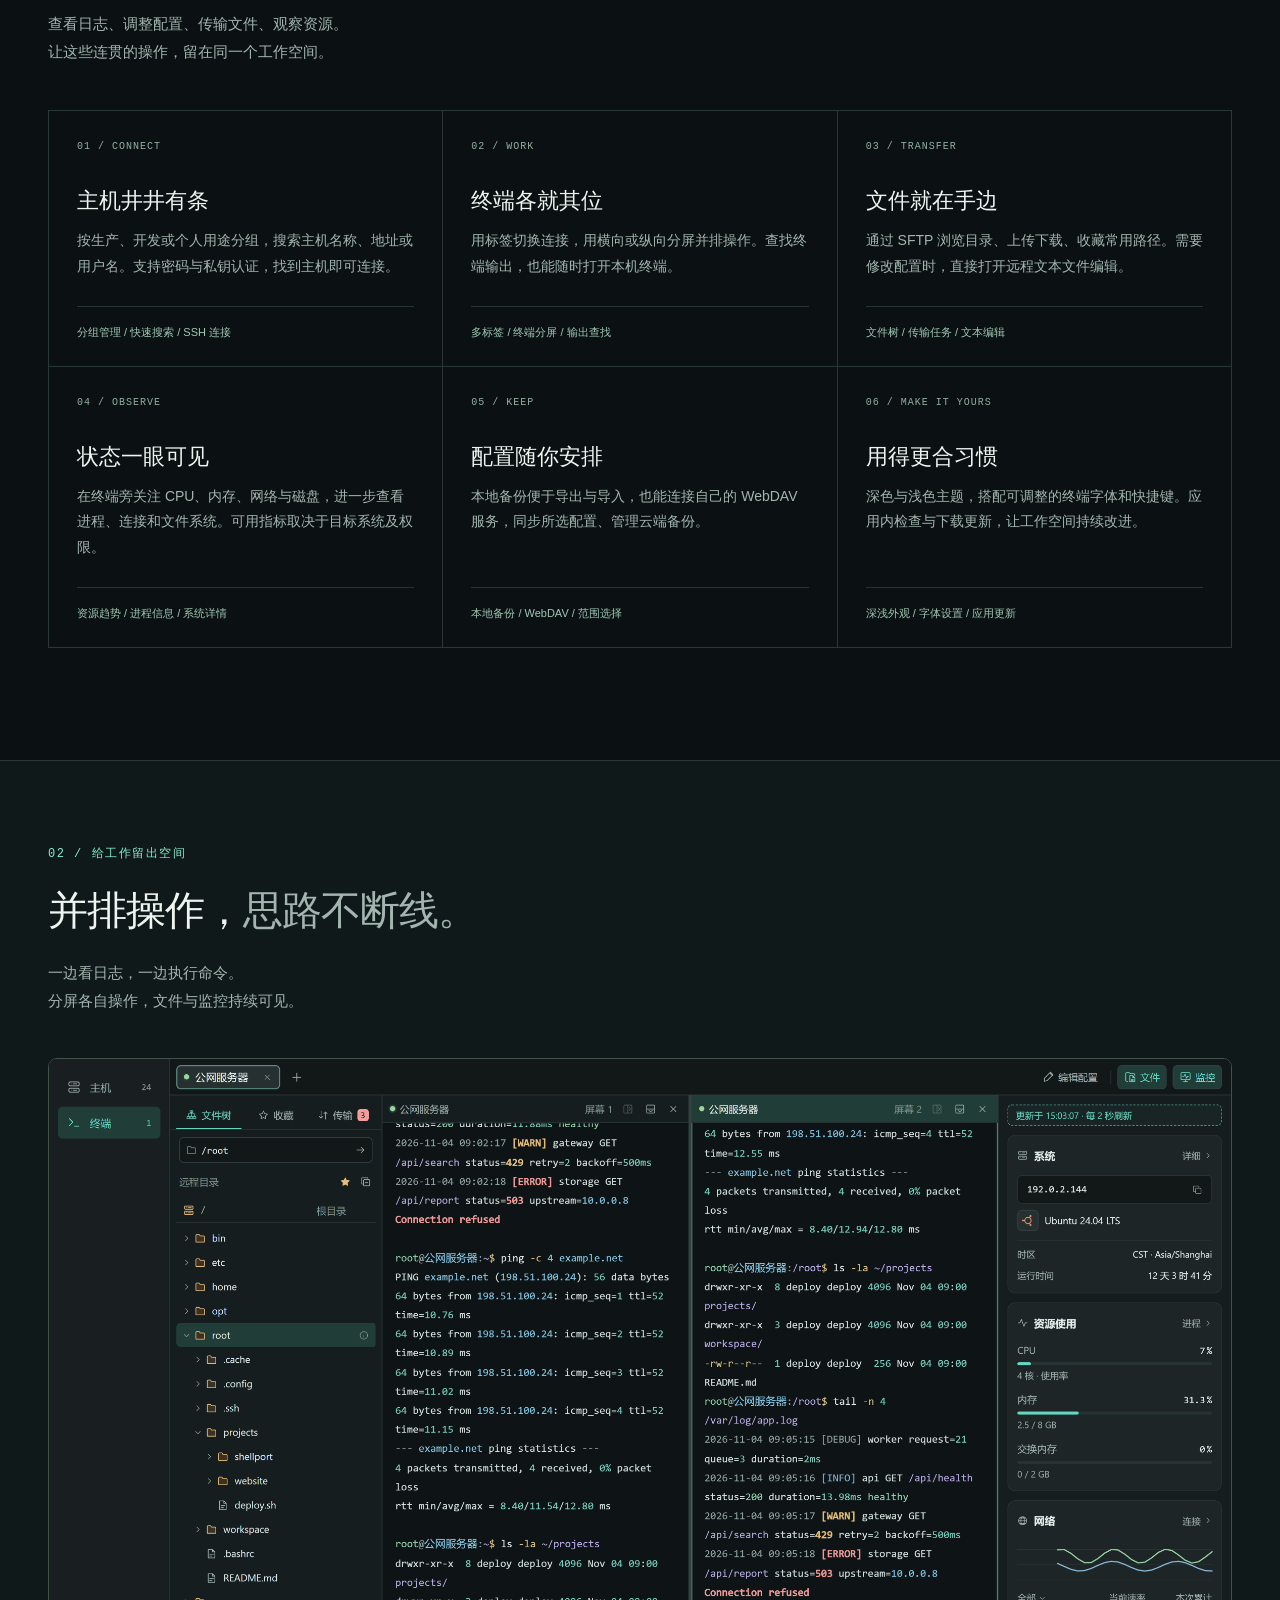
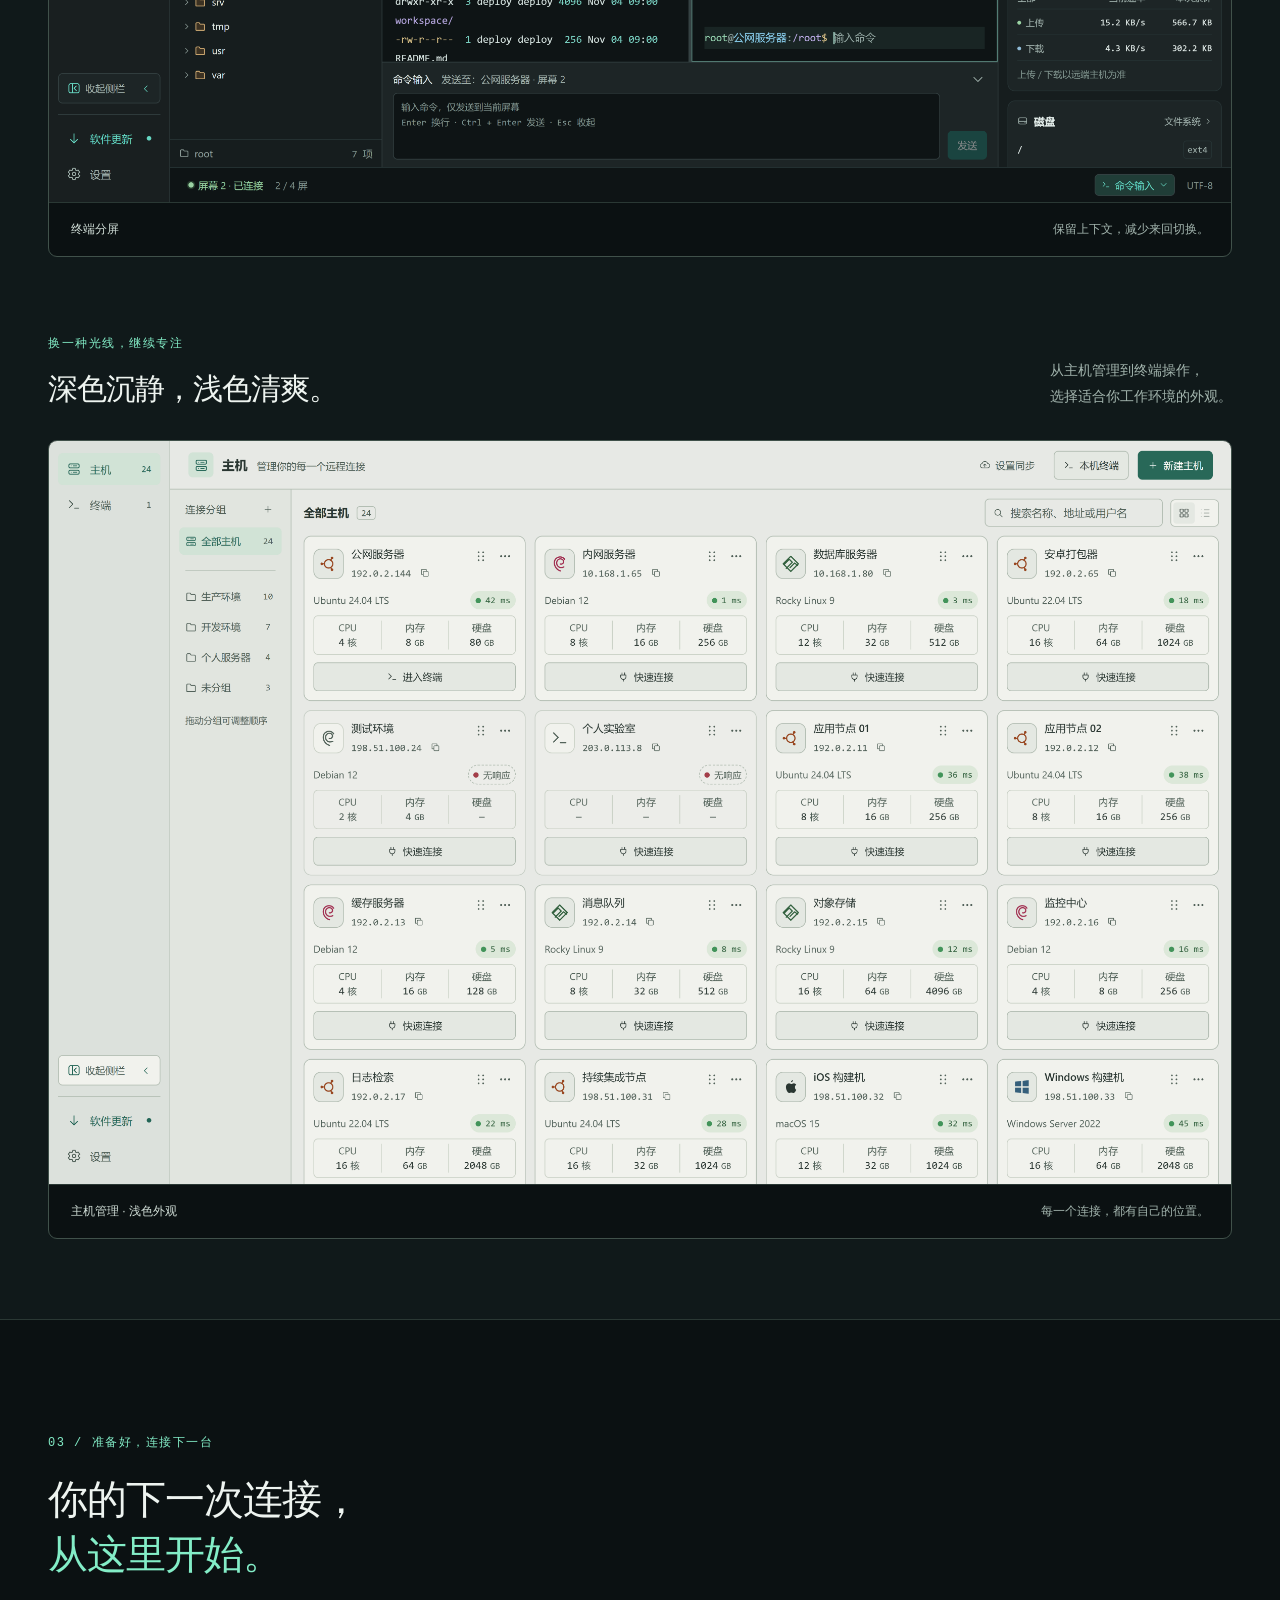
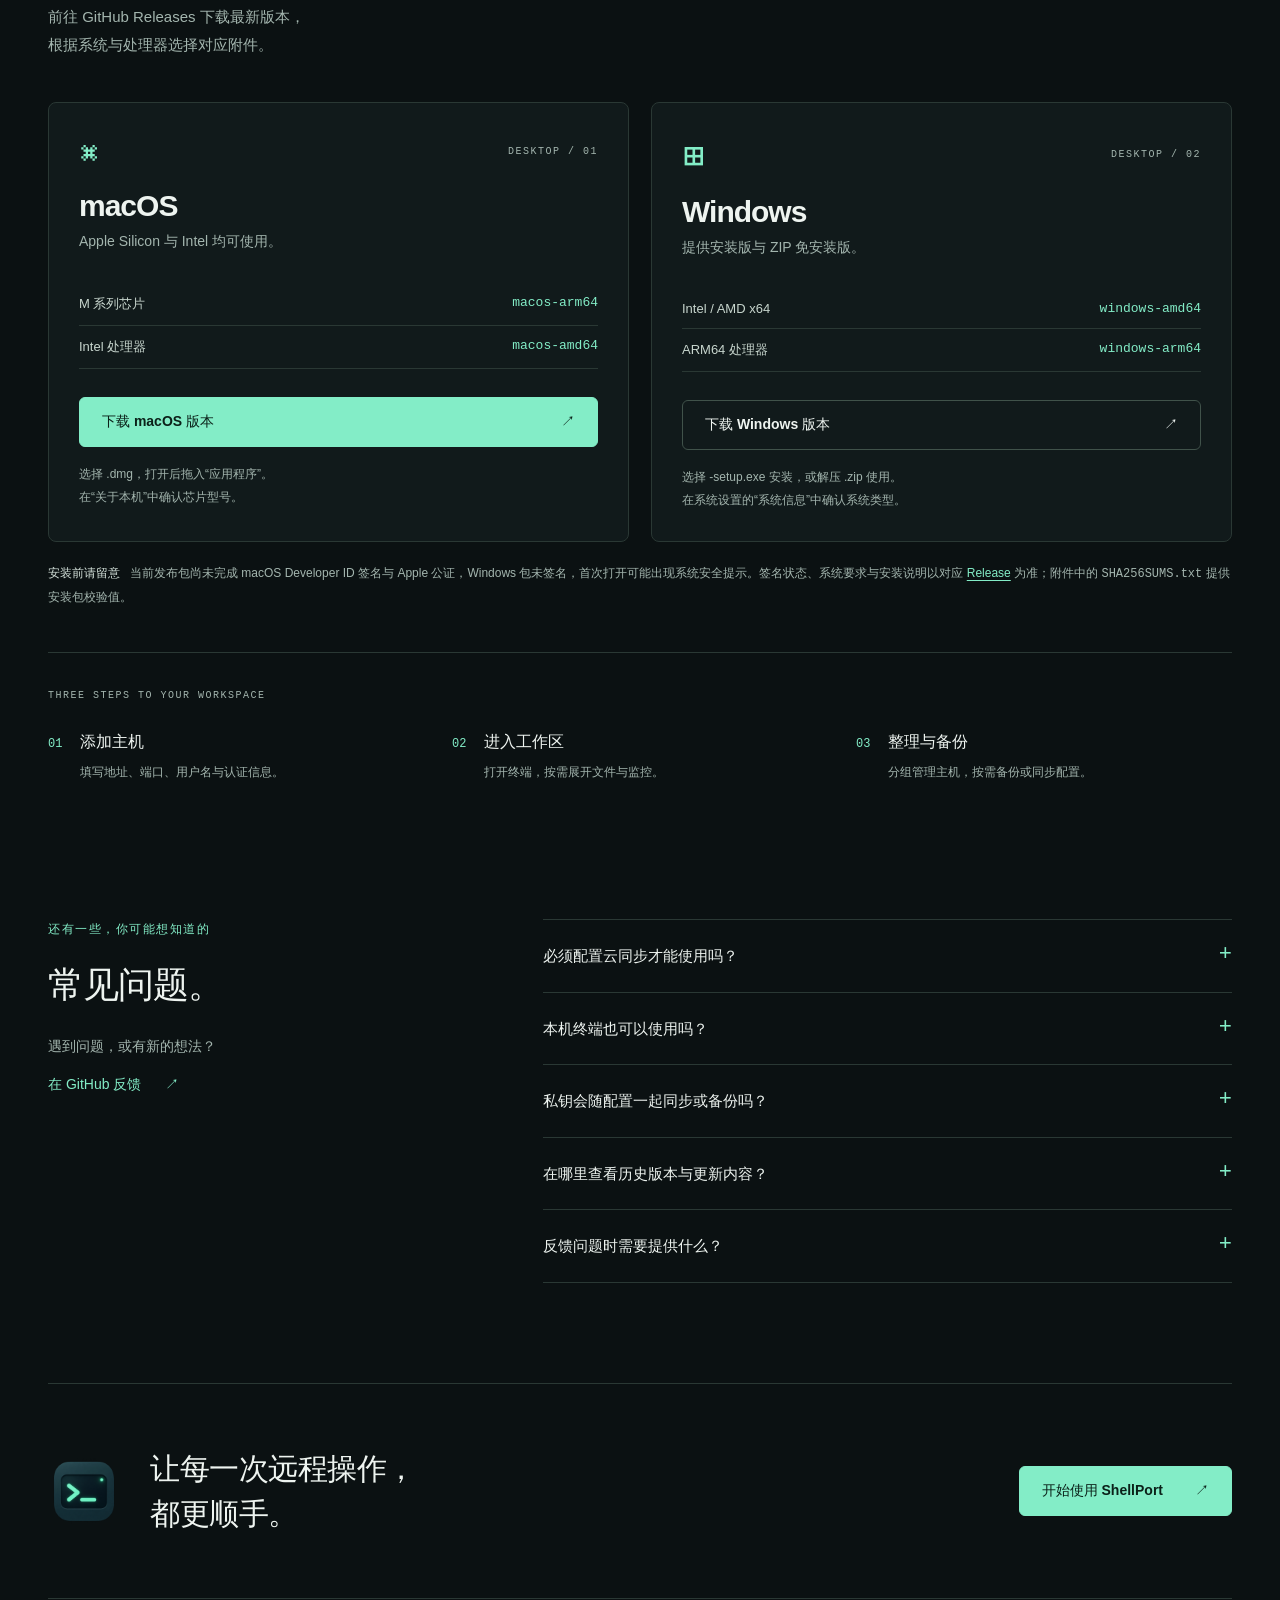
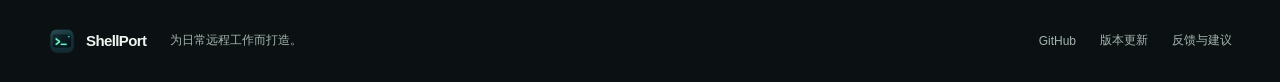
==== commit 266d5b06: "feat: add interactive workspace and simplify screenshot interactions" ====
--- a/site/index.html
+++ b/site/index.html
@@ -14,9 +14,11 @@
   <title>ShellPort · 连接服务器，也连接你的工作流</title>
   <link rel="icon" type="image/png" href="assets/appicon.png">
   <link rel="stylesheet" href="styles.css">
+  <link rel="stylesheet" href="workspace.css">
   <link rel="alternate" hreflang="zh-CN" href="https://conghuahuadan.github.io/ShellPort/">
   <link rel="alternate" hreflang="en" href="https://conghuahuadan.github.io/ShellPort/en.html">
   <script src="effects.js" defer></script>
+  <script src="workspace.js" defer></script>
 </head>
 <body>
   <div class="ambient" aria-hidden="true"><span class="aurora aurora-one"></span><span class="aurora aurora-two"></span><div class="ambient-grid"></div><canvas id="signal-field"></canvas></div>
@@ -44,8 +46,8 @@
       <div class="connection-line" aria-hidden="true"><span class="prompt-mark">~</span><code id="connection-command">ssh your-next-server</code><span class="typing-cursor">▍</span><span class="connection-label"><i></i> CONNECT. WORK. FLOW.</span></div>
       <figure class="hero-figure">
         <div class="frame-top"><span><i></i><i></i><i></i></span><span>ShellPort / 工作空间</span><span class="frame-tag">SSH · SFTP · MONITOR</span></div>
-        <a href="assets/workspace.webp" aria-label="查看终端工作区完整截图"><img src="assets/workspace.webp" width="1560" height="980" alt="ShellPort 深色工作区，文件树、SSH 终端与系统资源监控同屏显示" fetchpriority="high"></a>
-        <figcaption><span>文件在左，终端居中，状态在侧。</span><span>专注操作，也掌握全局 <span aria-hidden="true">↗</span></span></figcaption>
+        <div id="interactive-workspace" class="workspace-stage"><img src="assets/workspace.webp" width="1560" height="980" alt="ShellPort 深色工作区，文件树、SSH 终端与系统资源监控同屏显示" fetchpriority="high"></div>
+        <figcaption><span>文件在左，终端居中，状态在侧。</span><span>点击文件夹、切换标签，试试终端分屏。</span></figcaption>
       </figure>
     </section>
     <section id="features" class="features wrap section" aria-labelledby="features-title">
@@ -62,9 +64,9 @@
     <section id="workspace" class="showcase section" aria-labelledby="workspace-title">
       <div class="wrap">
         <div class="section-heading"><p class="eyebrow">02 / 给工作留出空间</p><h2 id="workspace-title">并排操作，<span>思路不断线。</span></h2><p>一边看日志，一边执行命令。<br>分屏各自操作，文件与监控持续可见。</p></div>
-        <figure class="screenshot"><a href="assets/split-terminal.webp" aria-label="查看终端分屏完整截图"><img src="assets/split-terminal.webp" width="1560" height="980" alt="两个并排的 SSH 终端，共享文件树与资源监控侧栏" loading="lazy" decoding="async"></a><figcaption><span>终端分屏</span><span>保留上下文，减少来回切换。</span></figcaption></figure>
+        <figure class="screenshot"><img src="assets/split-terminal.webp" width="1560" height="980" alt="两个并排的 SSH 终端，共享文件树与资源监控侧栏" loading="lazy" decoding="async"><figcaption><span>终端分屏</span><span>保留上下文，减少来回切换。</span></figcaption></figure>
         <div class="light-intro"><div><p class="eyebrow">换一种光线，继续专注</p><h2>深色沉静，浅色清爽。</h2></div><p>从主机管理到终端操作，<br>选择适合你工作环境的外观。</p></div>
-        <figure class="screenshot"><a href="assets/hosts-light.webp" aria-label="查看浅色主机管理完整截图"><img src="assets/hosts-light.webp" width="1560" height="980" alt="浅色主题主机管理页面，按环境分组，卡片展示系统、硬件和连接信息" loading="lazy" decoding="async"></a><figcaption><span>主机管理 · 浅色外观</span><span>每一个连接，都有自己的位置。</span></figcaption></figure>
+        <figure class="screenshot"><img src="assets/hosts-light.webp" width="1560" height="980" alt="浅色主题主机管理页面，按环境分组，卡片展示系统、硬件和连接信息" loading="lazy" decoding="async"><figcaption><span>主机管理 · 浅色外观</span><span>每一个连接，都有自己的位置。</span></figcaption></figure>
       </div>
     </section>
     <section id="download" class="download wrap section" aria-labelledby="download-title">
--- a/site/styles.css
+++ b/site/styles.css
@@ -240,9 +240,6 @@
 @media (hover: hover) and (pointer: fine) {
   .feature-grid article:hover::before, .download-card:hover::before { opacity: 1; }
   .feature-grid article:hover .feature-number, .download-card:hover .small-label { color: var(--mint); }
-  .button { position: relative; overflow: hidden; isolation: isolate; }
-  .button::before { content: ""; position: absolute; inset: -50% -30%; background: linear-gradient(110deg, transparent 35%, #ffffff30 50%, transparent 65%); transform: translateX(-100%); transition: transform .7s; pointer-events: none; }
-  .button:hover::before { transform: translateX(100%); }
 }
 .motion-ready [data-reveal] { opacity: 0; transform: translateY(24px); transition: opacity .7s var(--reveal-delay, 0ms), transform .7s cubic-bezier(.2,.7,.2,1) var(--reveal-delay, 0ms); }
 .motion-ready [data-reveal].is-visible { opacity: 1; transform: none; }
--- a/site/workspace.css
+++ b/site/workspace.css
@@ -0,0 +1,182 @@
+/* All workspace styles are scoped to the interactive hero. */
+.workspace-stage { --ws-bg: #0d1515; --ws-panel: #172020; --ws-raised: #1d2828; --ws-line: #34413e; --ws-text: #d3e0d9; --ws-muted: #91a59b; --ws-accent: #83d6bf; --ws-selected: #203f35; --ws-hover: #23302b; background: var(--ws-bg); color: var(--ws-text); }
+.workspace-stage[data-theme="light"] { --ws-bg: #f1f4ef; --ws-panel: #e4eae3; --ws-raised: #edf1eb; --ws-line: #c1cdc0; --ws-text: #263c30; --ws-muted: #5e7264; --ws-accent: #227762; --ws-selected: #d3e7d9; --ws-hover: #dee9dd; }
+.ws-shell { display: grid; grid-template-columns: 100px minmax(0, 1fr); height: 680px; font: 12px/1.6 "Segoe UI", "PingFang SC", "Microsoft YaHei", sans-serif; text-align: left; }
+.ws-shell *, .ws-shell *::before, .ws-shell *::after { box-sizing: border-box; }
+.ws-shell button, .ws-shell input { font: inherit; }
+.ws-shell button { appearance: none; background: transparent; color: inherit; border: 0; padding: 0; cursor: pointer; border-radius: 4px; }
+.ws-shell button:hover { background: var(--ws-hover); }
+.ws-shell button:focus-visible, .ws-shell input:focus-visible, .ws-output:focus-visible { outline: 2px solid var(--ws-accent); outline-offset: -2px; }
+.ws-shell svg { width: 15px; height: 15px; flex-shrink: 0; }
+.ws-shell button svg { pointer-events: none; }
+.ws-nav { display: flex; flex-direction: column; justify-content: space-between; padding: 10px 8px; background: var(--ws-panel); border-right: 1px solid var(--ws-line); }
+.ws-nav button { display: flex; align-items: center; gap: 10px; padding: 11px 8px; width: 100%; margin-bottom: 5px; color: var(--ws-muted); white-space: nowrap; }
+.ws-nav button.active { color: var(--ws-accent); background: var(--ws-selected); }
+.ws-nav-bottom { border-top: 1px solid var(--ws-line); padding-top: 10px; }
+.ws-nav-bottom button { font-size: 10px; gap: 6px; }
+.ws-main { display: flex; flex-direction: column; min-width: 0; min-height: 0; }
+.ws-toolbar { display: flex; justify-content: space-between; align-items: center; gap: 8px; min-height: 44px; padding: 5px 8px; border-bottom: 1px solid var(--ws-line); }
+.ws-host-tabs { display: flex; gap: 5px; min-width: 0; }
+.ws-host-tabs button { display: flex; align-items: center; gap: 7px; padding: 6px 9px; border: 1px solid transparent; white-space: nowrap; font-size: 11px; }
+.ws-host-tabs button[aria-selected="true"] { background: var(--ws-selected); border-color: #6d9d8a; }
+.ws-dot { display: inline-block; width: 5px; height: 5px; background: #a0d3a6; border-radius: 50%; flex-shrink: 0; }
+.ws-tools { display: flex; gap: 3px; flex-shrink: 0; }
+.ws-tools button { display: inline-flex; align-items: center; gap: 5px; padding: 5px 7px; font-size: 10px; }
+.ws-tools button[aria-pressed="true"] { color: var(--ws-accent); background: var(--ws-selected); }
+.ws-tools button[data-action^="split-"] span { display: none; }
+.ws-body { display: flex; flex: 1; min-height: 0; min-width: 0; }
+.ws-files { display: flex; flex-direction: column; width: 210px; flex-shrink: 0; background: var(--ws-panel); border-right: 1px solid var(--ws-line); min-height: 0; }
+.ws-file-tabs { display: flex; border-bottom: 1px solid var(--ws-line); min-height: 38px; padding: 0 5px; }
+.ws-file-tabs button { border-radius: 0; display: inline-flex; justify-content: center; align-items: center; gap: 4px; flex: 1; border-bottom: 2px solid transparent; font-size: 10px; }
+.ws-file-tabs button svg { width: 12px; height: 12px; }
+.ws-file-tabs button[aria-selected="true"] { color: var(--ws-accent); border-bottom-color: var(--ws-accent); }
+.ws-file-content { overflow: auto; flex: 1; min-height: 0; padding: 8px 5px; scrollbar-width: thin; scrollbar-color: var(--ws-line) transparent; }
+.ws-path { display: flex; align-items: center; gap: 7px; margin: 0 3px 14px; padding: 7px; border: 1px solid var(--ws-line); border-radius: 4px; font: 11px Consolas, monospace; background: var(--ws-bg); }
+.ws-path span { white-space: nowrap; overflow: hidden; text-overflow: ellipsis; }
+.ws-panel-label { font-size: 10px; color: var(--ws-muted); margin: 4px 7px 10px; }
+.ws-tree-row { display: flex; align-items: center; gap: 6px; width: 100%; min-height: 29px; padding: 4px 6px 4px calc(2px + var(--depth) * 13px) !important; text-align: left; }
+.ws-tree-row.selected { background: var(--ws-selected); }
+.ws-tree-row > svg { color: #ba9e67; width: 13px; }
+.ws-tree-row[data-action="file"] > svg { color: var(--ws-muted); }
+.ws-tree-row > span:last-child { overflow: hidden; text-overflow: ellipsis; white-space: nowrap; font-size: 11px; }
+.ws-chevron, .ws-indent { width: 10px; height: 13px; display: inline-flex; align-items: center; flex-shrink: 0; }
+.ws-chevron svg { width: 10px; height: 10px; color: var(--ws-muted); }
+.ws-chevron.open { transform: rotate(90deg); }
+.ws-files-footer { display: flex; gap: 7px; align-items: center; border-top: 1px solid var(--ws-line); padding: 8px 10px; color: var(--ws-muted); font-size: 10px; }
+.ws-favorite { display: flex; align-items: center; gap: 7px; width: 100%; padding: 10px 7px !important; text-align: left; font-size: 10px !important; }
+.ws-favorite svg:first-child { color: #c7aa6a; width: 12px; }
+.ws-favorite svg:last-child { margin-left: auto; width: 11px; }
+.ws-transfer { display: flex; align-items: flex-start; gap: 9px; padding: 12px 7px; border-bottom: 1px solid var(--ws-line); font-size: 10px; }
+.ws-transfer > div { flex: 1; min-width: 0; }
+.ws-transfer > span { color: var(--ws-accent); }
+.ws-transfer strong { display: block; font-weight: 500; }
+.ws-transfer small { display: block; color: var(--ws-muted); padding-top: 4px; }
+.ws-transfer-bar { background: var(--ws-accent); height: 2px; border-radius: 2px; margin-top: 9px; }
+.ws-terminals { flex: 1; min-width: 0; min-height: 0; position: relative; }
+.ws-panes { height: 100%; display: grid; min-height: 0; }
+.ws-panes.split-right { grid-template-columns: repeat(2, minmax(0, 1fr)); }
+.ws-panes.split-down { grid-template-rows: repeat(2, minmax(0, 1fr)); }
+.ws-pane { display: flex; flex-direction: column; min-width: 0; min-height: 0; overflow: hidden; box-shadow: inset 0 0 0 1px transparent; }
+.ws-pane + .ws-pane { border-left: 1px solid var(--ws-line); }
+.split-down .ws-pane + .ws-pane { border-left: 0; border-top: 1px solid var(--ws-line); }
+.ws-pane.active { box-shadow: inset 0 0 0 1px #75bda54d; }
+.ws-pane-heading { display: flex; justify-content: space-between; align-items: center; gap: 10px; min-height: 30px; padding: 4px 12px; font-size: 10px; background: var(--ws-panel); color: var(--ws-muted); }
+.ws-pane.active .ws-pane-heading { background: var(--ws-selected); }
+.ws-pane-heading > span { display: inline-flex; align-items: center; gap: 7px; white-space: nowrap; }
+.ws-icon-button { display: inline-flex; align-items: center; justify-content: center; width: 22px; height: 22px; }
+.ws-icon-button svg { width: 12px; height: 12px; }
+.ws-output { flex: 1; min-height: 0; overflow: auto; padding: 15px 14px; font: 12px/1.95 "Cascadia Code", "SFMono-Regular", Consolas, "Liberation Mono", monospace; scrollbar-width: thin; scrollbar-color: var(--ws-line) transparent; }
+.ws-line { white-space: pre-wrap; overflow-wrap: anywhere; }
+.ws-line.command { color: var(--ws-accent); }
+.ws-line.success { color: #94cbb0; }
+.ws-line.warning { color: #d5b478; }
+.ws-line.muted { color: var(--ws-muted); }
+[data-theme="light"] .ws-line.success { color: #376a50; }
+[data-theme="light"] .ws-line.warning { color: #83652f; }
+.ws-command { display: grid; grid-template-columns: minmax(0, auto) minmax(30px, 1fr) 26px; align-items: center; gap: 5px; margin: 0; padding: 10px 12px; border-top: 1px solid var(--ws-line); font: 10px/1.5 Consolas, monospace; }
+.ws-prompt { color: var(--ws-accent); white-space: nowrap; overflow: hidden; text-overflow: ellipsis; max-width: 170px; }
+.ws-command input { background: transparent; color: var(--ws-text); border: 0; width: 100%; min-width: 0; padding: 5px 2px; border-radius: 3px; }
+.ws-command input::placeholder { color: var(--ws-muted); opacity: .8; }
+.ws-command button { color: var(--ws-accent); padding: 4px; }
+.split-right .ws-command { grid-template-columns: minmax(30px, 1fr) 26px; }
+.split-right .ws-prompt { display: none; }
+.ws-document { position: absolute; inset: 0; background: var(--ws-bg); display: flex; flex-direction: column; z-index: 2; }
+.ws-document-heading { display: flex; align-items: center; gap: 9px; padding: 10px 12px; background: var(--ws-panel); border-bottom: 1px solid var(--ws-line); font-size: 11px; }
+.ws-document-heading strong { font-weight: 500; }
+.ws-document-heading > span { color: var(--ws-muted); margin-left: auto; font-size: 10px; }
+.ws-document-heading button { display: inline-flex; align-items: center; padding: 4px; }
+.ws-document-heading button span { display: none; }
+.ws-document pre { flex: 1; min-height: 0; overflow: auto; white-space: pre-wrap; overflow-wrap: anywhere; margin: 0; padding: 20px; color: var(--ws-accent); font: 12px/1.9 Consolas, monospace; }
+.ws-monitor { width: 228px; min-height: 0; flex-shrink: 0; padding: 10px; border-left: 1px solid var(--ws-line); background: var(--ws-panel); overflow: auto; scrollbar-width: thin; scrollbar-color: var(--ws-line) transparent; }
+.ws-monitor-card { border: 1px solid var(--ws-line); border-radius: 7px; background: var(--ws-raised); padding: 11px; margin-bottom: 10px; }
+.ws-card-heading { display: flex; align-items: center; gap: 7px; font-size: 11px; margin-bottom: 10px; }
+.ws-card-heading strong { font-weight: 500; }
+.ws-card-heading > span, .ws-card-heading > button { margin-left: auto; color: var(--ws-muted); font-size: 9px; }
+.ws-card-heading > button { padding: 3px 4px; }
+.ws-host-ip { background: var(--ws-bg); padding: 7px 9px; border: 1px solid var(--ws-line); border-radius: 4px; font: 11px Consolas, monospace; }
+.ws-monitor-card p { font-size: 10px; margin: 10px 0 12px; }
+.ws-monitor dl { margin: 0; font-size: 9px; }
+.ws-monitor dl > div { display: flex; align-items: center; justify-content: space-between; gap: 10px; padding-top: 7px; }
+.ws-monitor dt { color: var(--ws-muted); }
+.ws-monitor dd { margin: 0; font-family: Consolas, monospace; text-align: right; }
+.ws-resource { margin-top: 12px; }
+.ws-resource > div:first-child { display: flex; justify-content: space-between; font-size: 10px; color: var(--ws-muted); }
+.ws-resource strong { color: var(--ws-text); font: 10px Consolas, monospace; }
+.ws-meter { height: 3px; background: var(--ws-line); border-radius: 3px; margin: 7px 0 5px; overflow: hidden; }
+.ws-meter i { display: block; height: 100%; background: var(--ws-accent); border-radius: inherit; }
+.ws-resource small { color: var(--ws-muted); font-size: 9px; }
+.ws-extra-details { margin-top: 10px !important; border-top: 1px solid var(--ws-line); padding-top: 4px; }
+.ws-network { width: 100% !important; height: 42px !important; display: block; fill: none; stroke-width: 1.5; }
+.ws-status { display: flex; justify-content: space-between; gap: 10px; padding: 6px 12px; min-height: 28px; border-top: 1px solid var(--ws-line); font-size: 9px; color: var(--ws-muted); }
+.ws-status > span { display: flex; align-items: center; gap: 6px; }
+.ws-host-list { width: 100%; padding: 40px; overflow: auto; }
+.ws-host-list h3 { font-size: 22px; font-weight: 500; }
+.ws-host-list > p { color: var(--ws-muted); margin: 10px 0 24px; font-size: 12px; }
+.ws-host-list > div { display: grid; grid-template-columns: repeat(2, minmax(0, 1fr)); gap: 18px; }
+.ws-host-card { border: 1px solid var(--ws-line) !important; background: var(--ws-panel) !important; padding: 24px !important; display: flex; flex-direction: column; gap: 10px; text-align: left; }
+.ws-host-card:hover { border-color: var(--ws-accent) !important; }
+.ws-host-card > svg { color: var(--ws-accent); margin-bottom: 8px; }
+.ws-host-card code, .ws-host-card > span { font-size: 11px; color: var(--ws-muted); }
+.ws-host-card .ws-host-open { color: var(--ws-accent); margin-top: 15px; }
+.ws-shell.nav-collapsed { grid-template-columns: 46px minmax(0, 1fr); }
+.nav-collapsed .ws-nav button { justify-content: center; padding-inline: 0; }
+.nav-collapsed .ws-nav button span { display: none; }
+.screenshot img { cursor: default; }
+@media (max-width: 1100px) {
+  .ws-shell { grid-template-columns: 46px minmax(0, 1fr); height: 640px; }
+  .ws-nav button { justify-content: center; padding-inline: 0; }
+  .ws-nav button span { display: none; }
+  .ws-files { width: 175px; }
+  .ws-monitor { width: 190px; padding: 7px; }
+  .ws-monitor-card { padding: 9px; }
+  .ws-output { font-size: 11px; padding: 12px 10px; }
+  .ws-command { grid-template-columns: minmax(30px, 1fr) 26px; }
+  .ws-prompt { display: none; }
+}
+@media (max-width: 850px) {
+  .ws-toolbar { flex-wrap: wrap; }
+  .ws-tools { margin-left: auto; }
+  .ws-files { width: 155px; }
+  .ws-monitor { width: 165px; }
+  .ws-shell { height: 610px; }
+}
+@media (max-width: 700px) {
+  .ws-shell, .ws-shell.nav-collapsed { grid-template-columns: minmax(0, 1fr); grid-template-rows: 33px minmax(0, 1fr); height: 590px; }
+  .ws-nav { flex-direction: row; padding: 4px 7px; border-right: 0; border-bottom: 1px solid var(--ws-line); min-height: 33px; }
+  .ws-nav-top, .ws-nav-bottom { display: flex; gap: 5px; padding: 0; border: 0; }
+  .ws-nav button { width: auto; padding: 5px 7px; margin: 0; }
+  .ws-nav button span, .nav-collapsed .ws-nav button span { display: inline; font-size: 10px; }
+  .ws-nav-bottom button[data-action="collapse"] { display: none; }
+  .ws-nav-bottom button span { display: none; }
+  .ws-main { min-height: 0; }
+  .ws-toolbar { padding: 5px; gap: 5px; }
+  .ws-host-tabs { width: 100%; }
+  .ws-host-tabs button { flex: 1; padding: 5px 7px; font-size: 10px; }
+  .ws-tools { width: 100%; justify-content: flex-end; }
+  .ws-tools button { padding: 4px 7px; }
+  .ws-tools button[data-action^="split-"] { margin-right: auto; }
+  .ws-body { position: relative; }
+  .ws-files { width: 132px; }
+  .ws-monitor { position: absolute; inset: 0 0 0 auto; z-index: 4; width: min(218px, 74%); box-shadow: -8px 0 25px #0004; }
+  .ws-output { font-size: 10px; padding: 10px 8px; }
+  .ws-tree-row { gap: 4px; padding-left: calc(1px + var(--depth) * 8px) !important; }
+  .ws-tree-row > span:last-child { font-size: 10px; }
+  .ws-file-tabs button { font-size: 9px; }
+  .ws-file-tabs button svg { display: none; }
+  .ws-pane-heading { font-size: 9px; padding-inline: 7px; }
+  .ws-pane-heading > span:first-child { overflow: hidden; text-overflow: ellipsis; }
+  .ws-pane-heading > span:last-child { font-size: 8px; }
+  .ws-pane-heading > span { gap: 4px; }
+  .ws-command { padding: 7px; font-size: 10px; }
+  .ws-favorite { gap: 4px; overflow-wrap: anywhere; font-size: 9px !important; }
+  .ws-transfer { padding: 10px 4px; gap: 5px; font-size: 9px; }
+  .ws-transfer > svg { display: none; }
+  .ws-document pre { padding: 12px; font-size: 11px; }
+  .ws-host-list { padding: 20px; }
+  .ws-host-list h3 { font-size: 18px; }
+  .ws-host-list > div { grid-template-columns: 1fr; gap: 12px; }
+  .ws-host-card { padding: 16px !important; gap: 7px; }
+  .ws-host-card > svg { margin: 0; }
+  .ws-host-card .ws-host-open { margin-top: 5px; }
+  .ws-status { padding-inline: 7px; font-size: 8px; }
+}
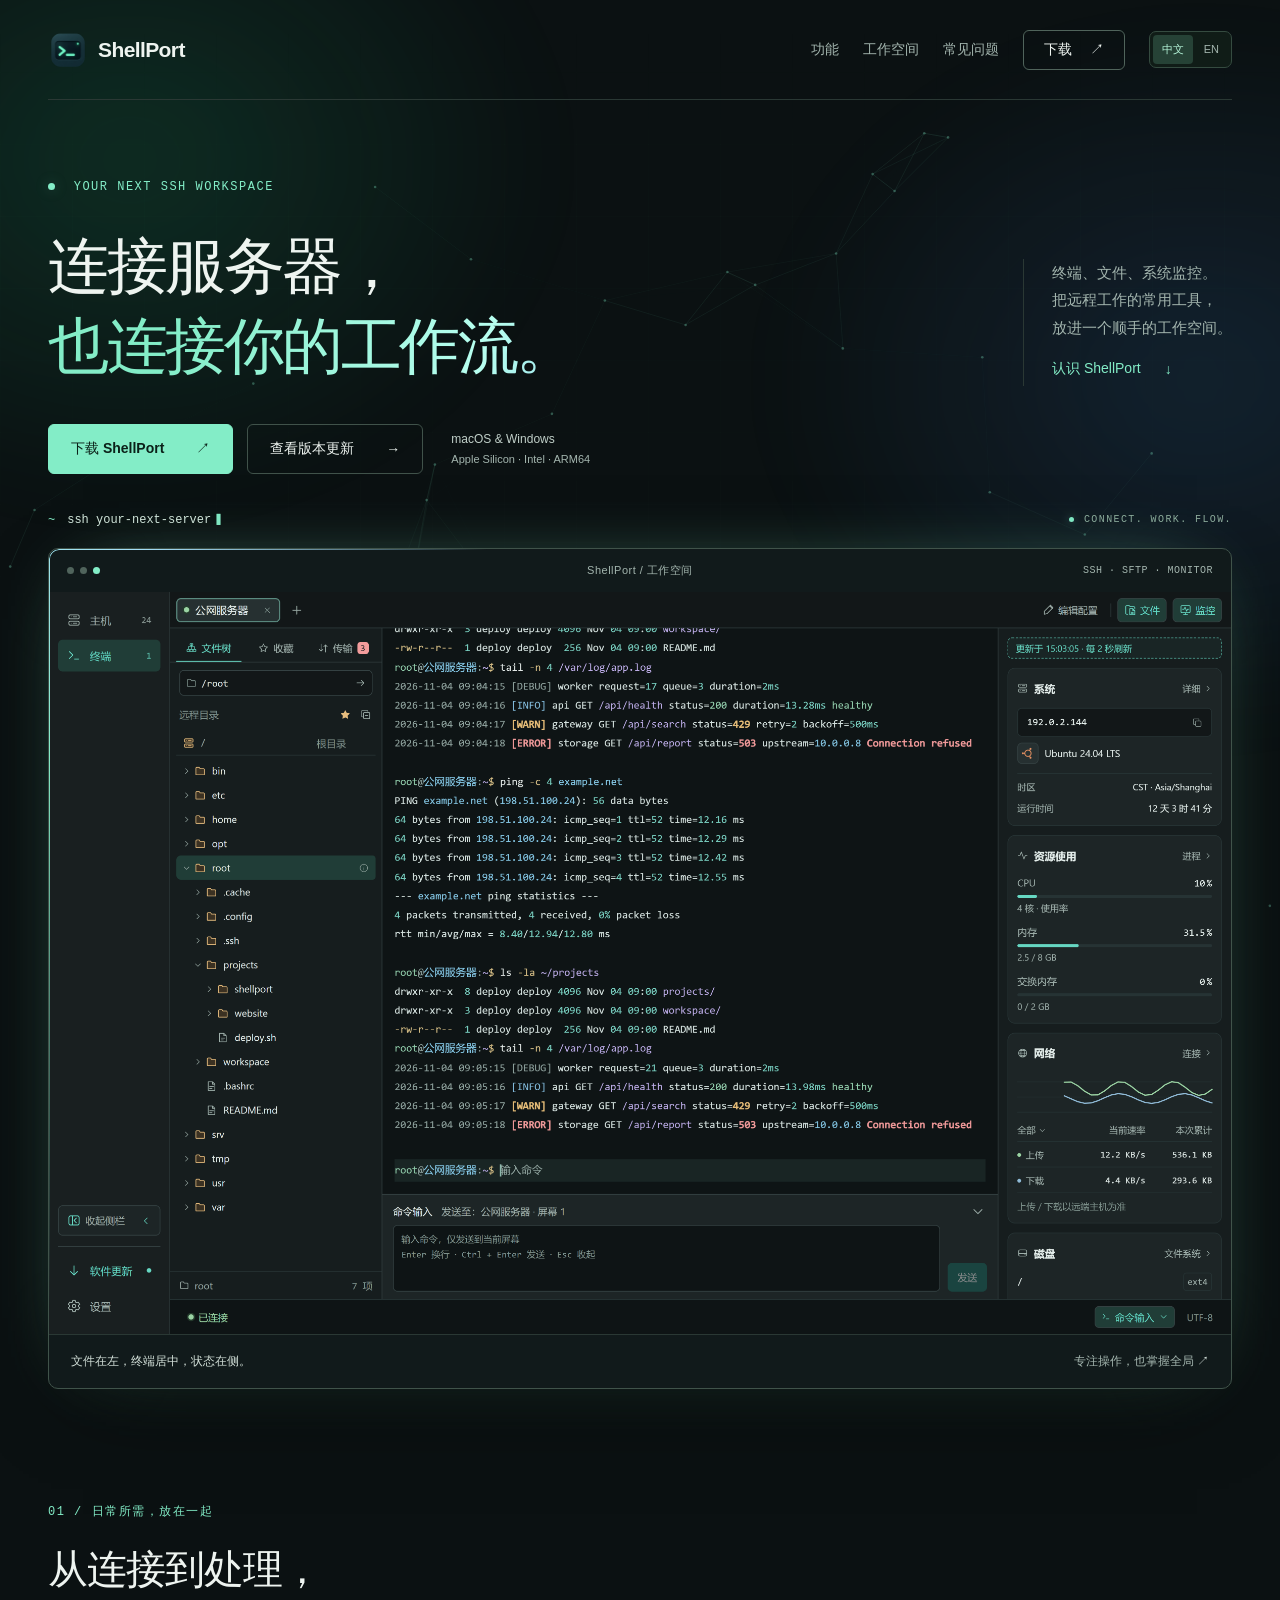
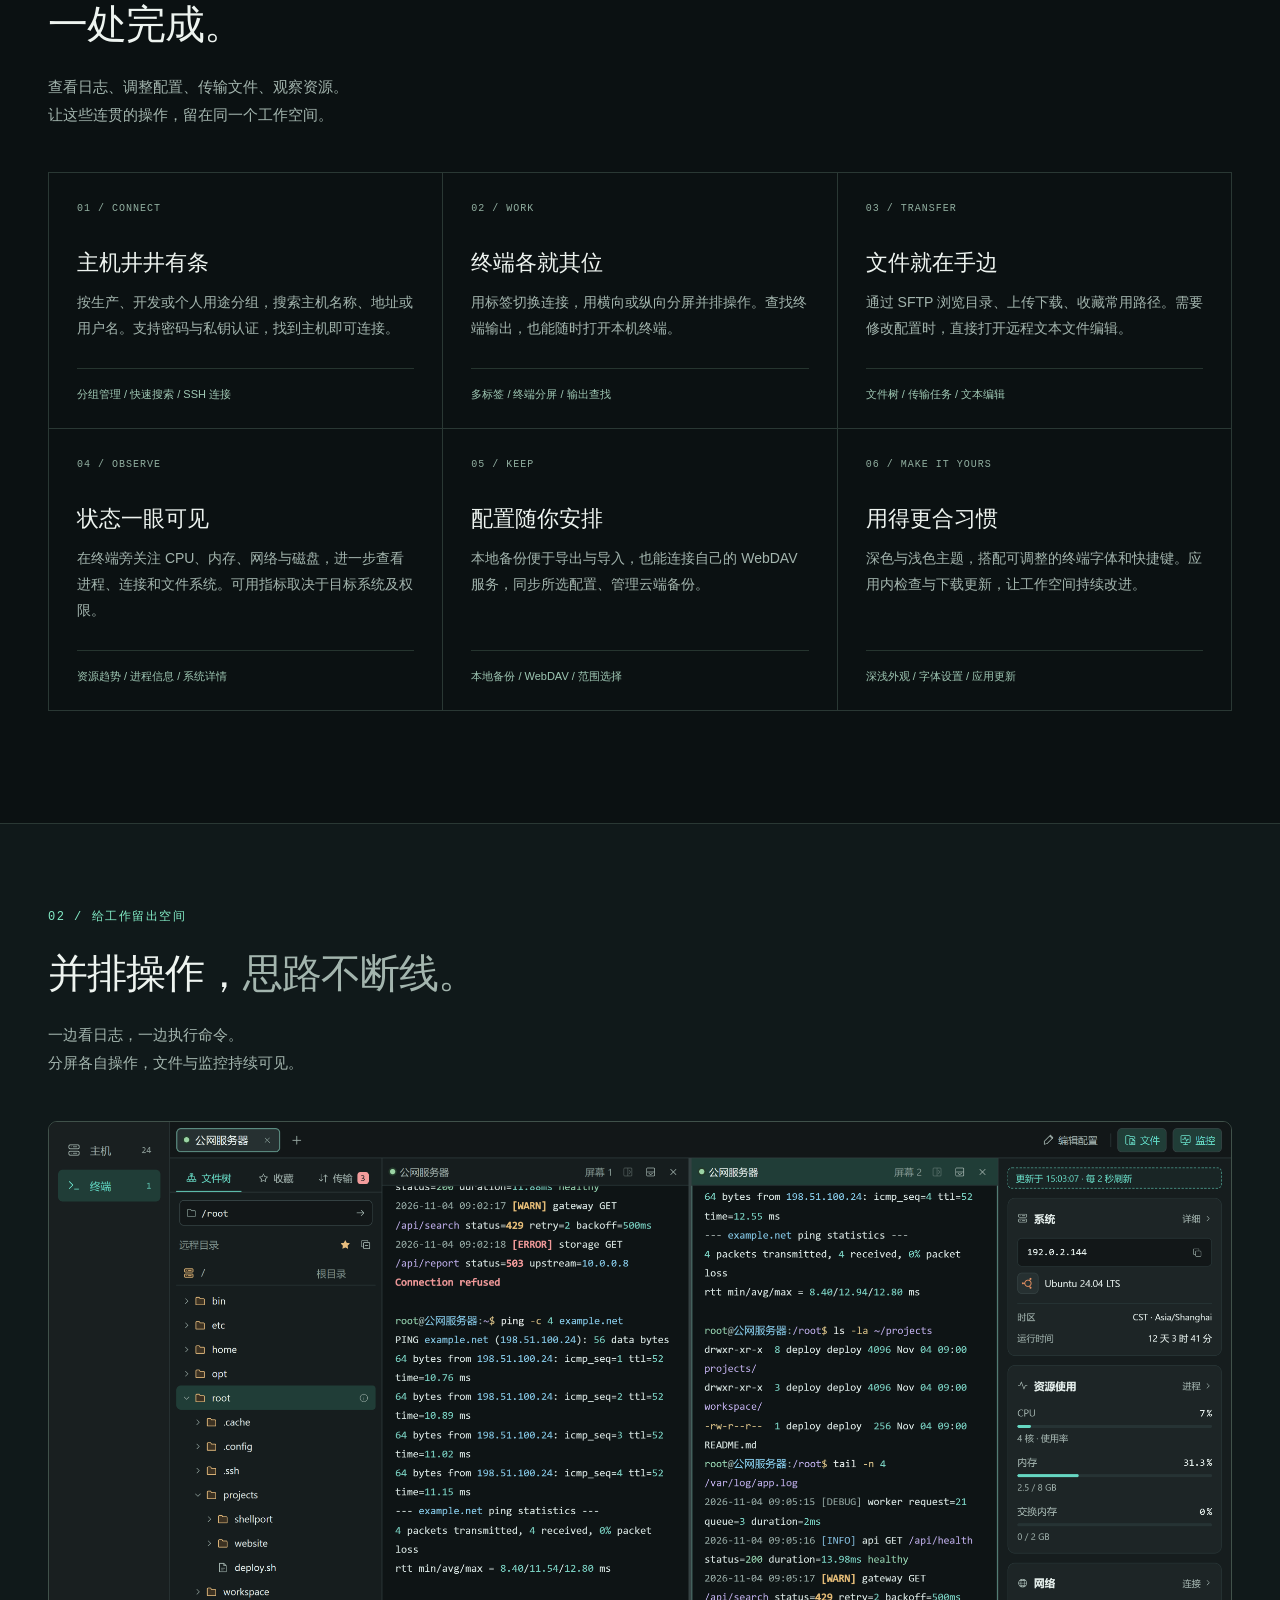
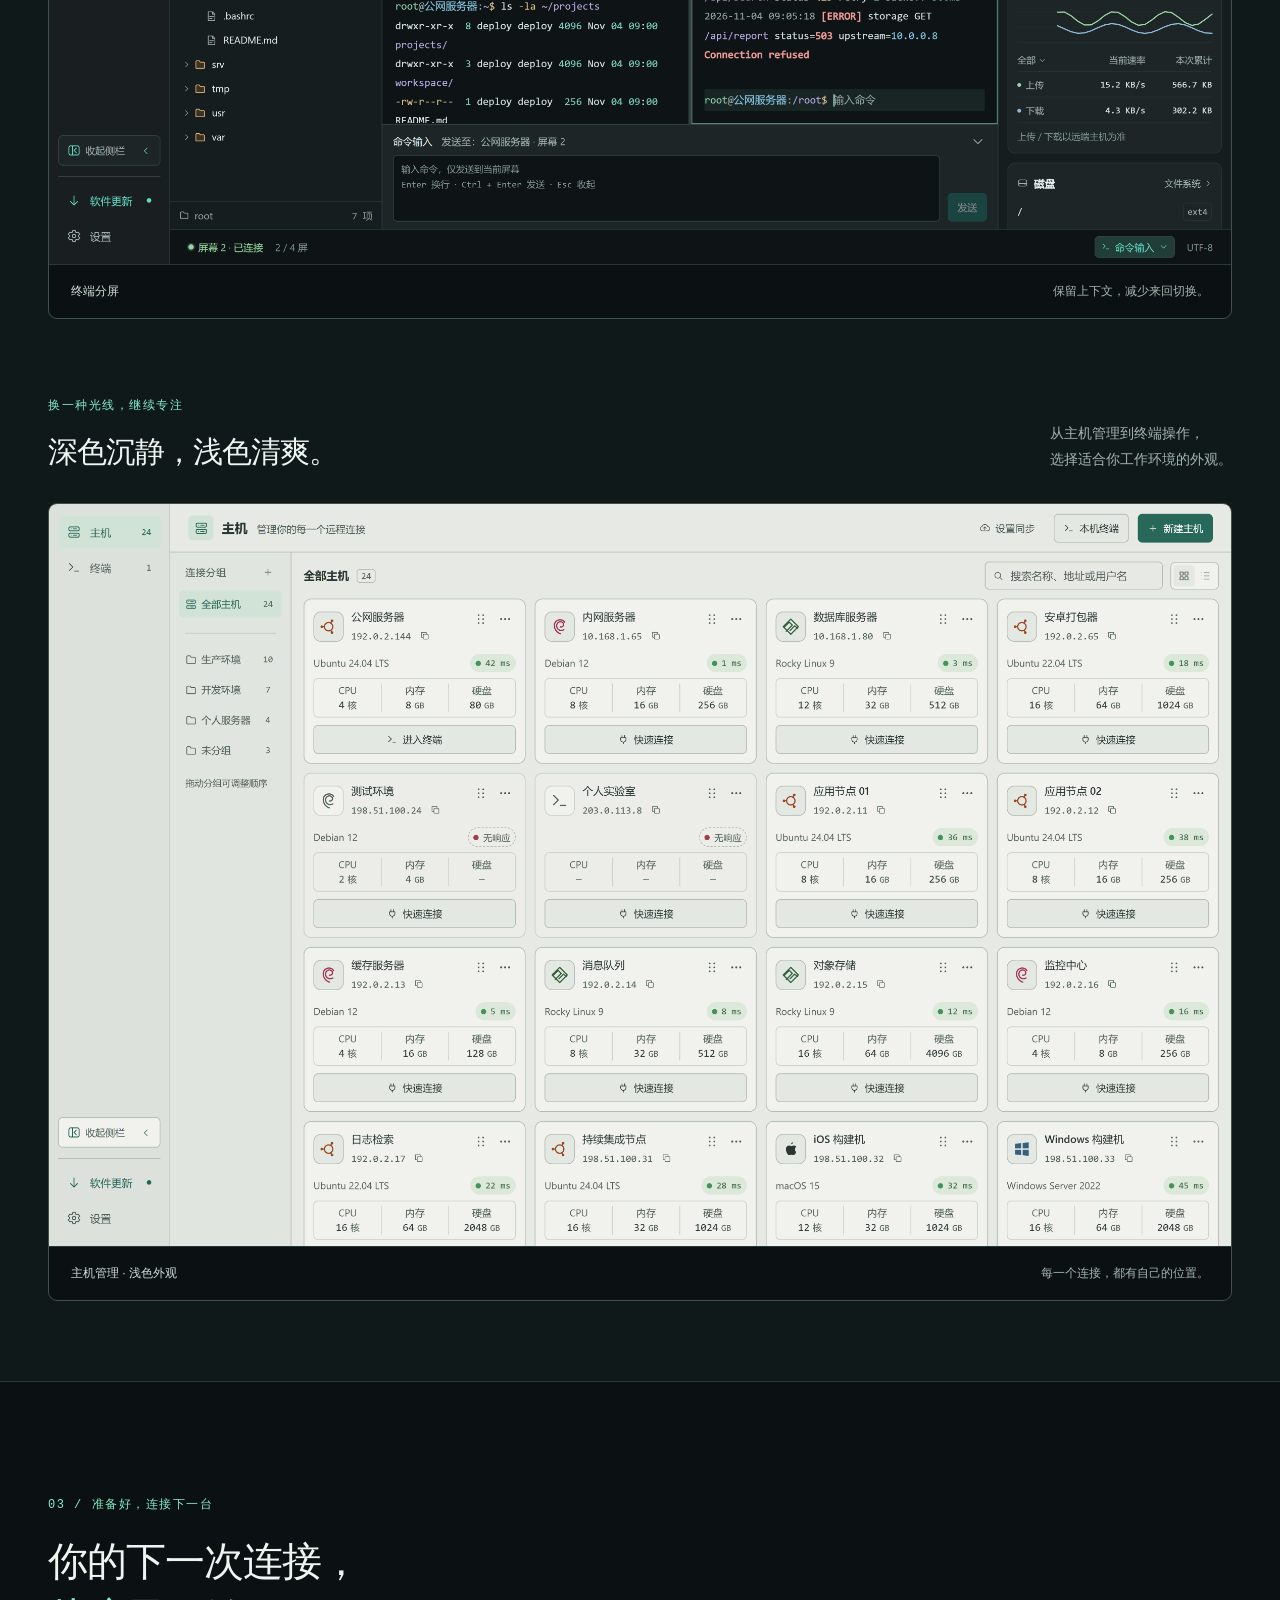
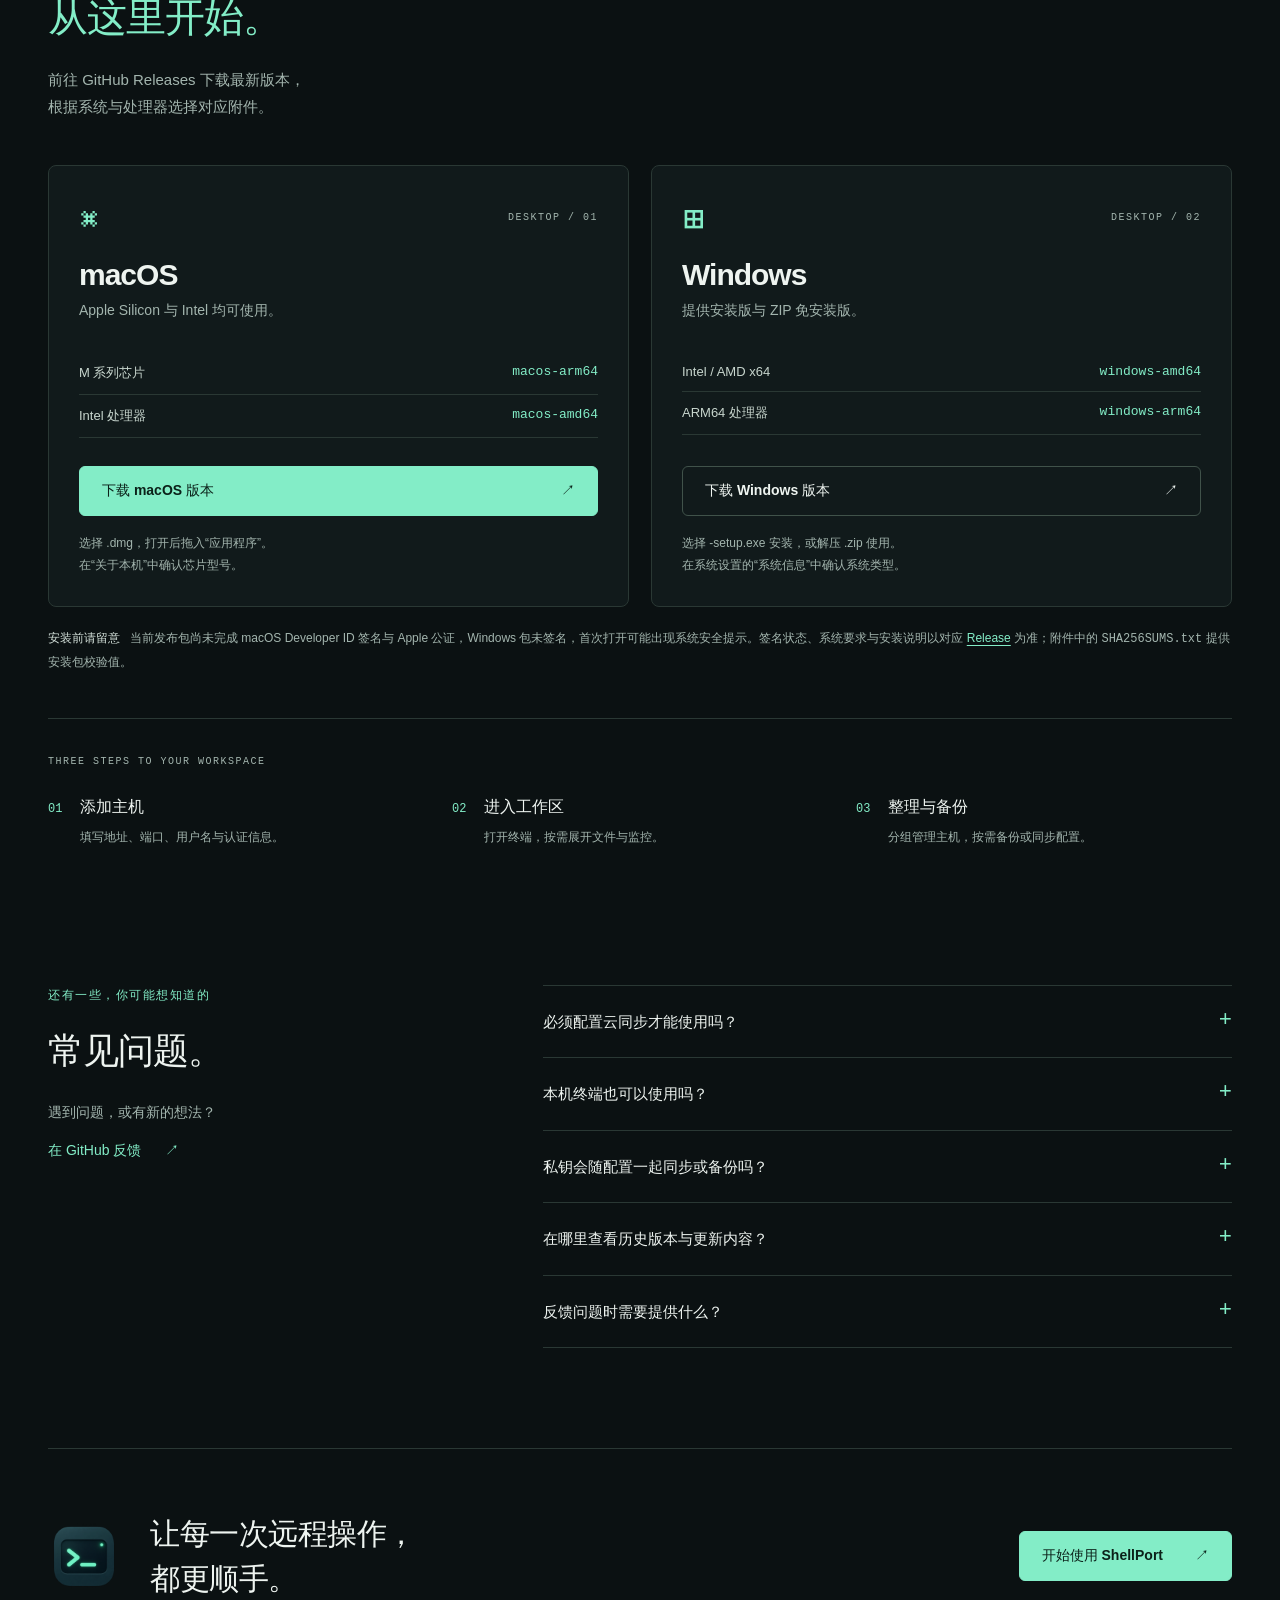
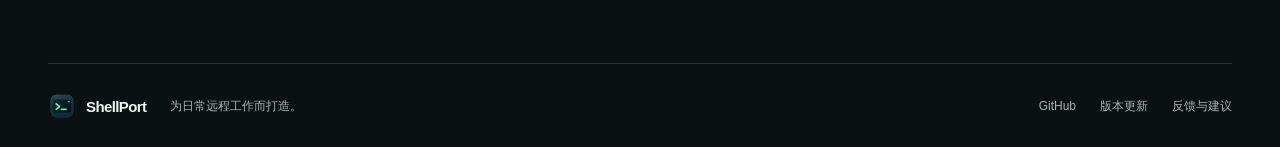
==== commit 1cd2a72f: "fix: restore static workspace screenshot without image interactions" ====
--- a/site/index.html
+++ b/site/index.html
@@ -14,11 +14,9 @@
   <title>ShellPort · 连接服务器，也连接你的工作流</title>
   <link rel="icon" type="image/png" href="assets/appicon.png">
   <link rel="stylesheet" href="styles.css">
-  <link rel="stylesheet" href="workspace.css">
   <link rel="alternate" hreflang="zh-CN" href="https://conghuahuadan.github.io/ShellPort/">
   <link rel="alternate" hreflang="en" href="https://conghuahuadan.github.io/ShellPort/en.html">
   <script src="effects.js" defer></script>
-  <script src="workspace.js" defer></script>
 </head>
 <body>
   <div class="ambient" aria-hidden="true"><span class="aurora aurora-one"></span><span class="aurora aurora-two"></span><div class="ambient-grid"></div><canvas id="signal-field"></canvas></div>
@@ -46,8 +44,8 @@
       <div class="connection-line" aria-hidden="true"><span class="prompt-mark">~</span><code id="connection-command">ssh your-next-server</code><span class="typing-cursor">▍</span><span class="connection-label"><i></i> CONNECT. WORK. FLOW.</span></div>
       <figure class="hero-figure">
         <div class="frame-top"><span><i></i><i></i><i></i></span><span>ShellPort / 工作空间</span><span class="frame-tag">SSH · SFTP · MONITOR</span></div>
-        <div id="interactive-workspace" class="workspace-stage"><img src="assets/workspace.webp" width="1560" height="980" alt="ShellPort 深色工作区，文件树、SSH 终端与系统资源监控同屏显示" fetchpriority="high"></div>
-        <figcaption><span>文件在左，终端居中，状态在侧。</span><span>点击文件夹、切换标签，试试终端分屏。</span></figcaption>
+        <img src="assets/workspace.webp" width="1560" height="980" alt="ShellPort 深色工作区，文件树、SSH 终端与系统资源监控同屏显示" fetchpriority="high">
+        <figcaption><span>文件在左，终端居中，状态在侧。</span><span>专注操作，也掌握全局 <span aria-hidden="true">↗</span></span></figcaption>
       </figure>
     </section>
     <section id="features" class="features wrap section" aria-labelledby="features-title">
--- a/site/styles.css
+++ b/site/styles.css
@@ -58,7 +58,7 @@
 .frame-top i { width: 7px; height: 7px; background: #50645c; border-radius: 50%; }
 .frame-top i:last-child { background: var(--mint); }
 .frame-tag { font-family: Consolas, monospace; font-size: 10px; }
-.hero-figure img, .screenshot img { width: 100%; }
+.hero-figure img, .screenshot img { width: 100%; cursor: default; }
 figcaption { display: flex; justify-content: space-between; gap: 20px; color: var(--muted); font-size: 12px; padding: 18px 22px; }
 .hero-figure figcaption { border-top: 1px solid var(--line); }
 figcaption span:first-child { color: #d1ded7; }
@@ -81,7 +81,7 @@
 .light-intro > p { color: var(--muted); font-size: 14px; }
 .download-grid { display: grid; grid-template-columns: 1fr 1fr; gap: 22px; }
 .download-card { border: 1px solid var(--line); border-radius: 8px; padding: 30px; background: var(--panel); }
-.download-card-heading { display: flex; align-items: center; justify-content: space-between; }
+.download-card-heading { display: flex; align-items: center; justify-content: space-between; min-height: 42px; }
 .os-symbol { font-size: 36px; line-height: 1; color: var(--mint); }
 .windows-symbol { font-size: 42px; }
 .small-label { font-size: 10px; color: var(--muted); }
@@ -93,6 +93,9 @@
 .download-card dd { margin: 0; color: var(--mint); font-family: Consolas, monospace; }
 .download-card .button { width: 100%; }
 .download-card .download-hint { font-size: 12px; margin-top: 16px; }
+@supports (grid-template-rows: subgrid) {
+  .download-card { display: grid; grid-template-rows: subgrid; grid-row: span 6; row-gap: 0; align-items: start; }
+}
 .install-note { color: var(--muted); font-size: 12px; padding: 20px 0; line-height: 1.9; }
 .install-note strong { font-weight: 500; color: #d4e1da; margin-right: 10px; }
 .install-note a, .faq-list a { color: var(--mint); text-decoration: underline; text-underline-offset: 3px; }
@@ -174,7 +177,7 @@
   .light-intro > p { margin-top: 14px; }
   .light-intro > p br { display: none; }
   .download-grid { grid-template-columns: 1fr; gap: 16px; }
-  .download-card { padding: 24px; }
+  .download-card { padding: 24px; display: block; grid-row: auto; }
   .quick-start ol { grid-template-columns: 1fr; gap: 24px; }
   .faq { grid-template-columns: 1fr; gap: 30px; padding-bottom: 56px; }
   .faq h2 { font-size: 30px; }
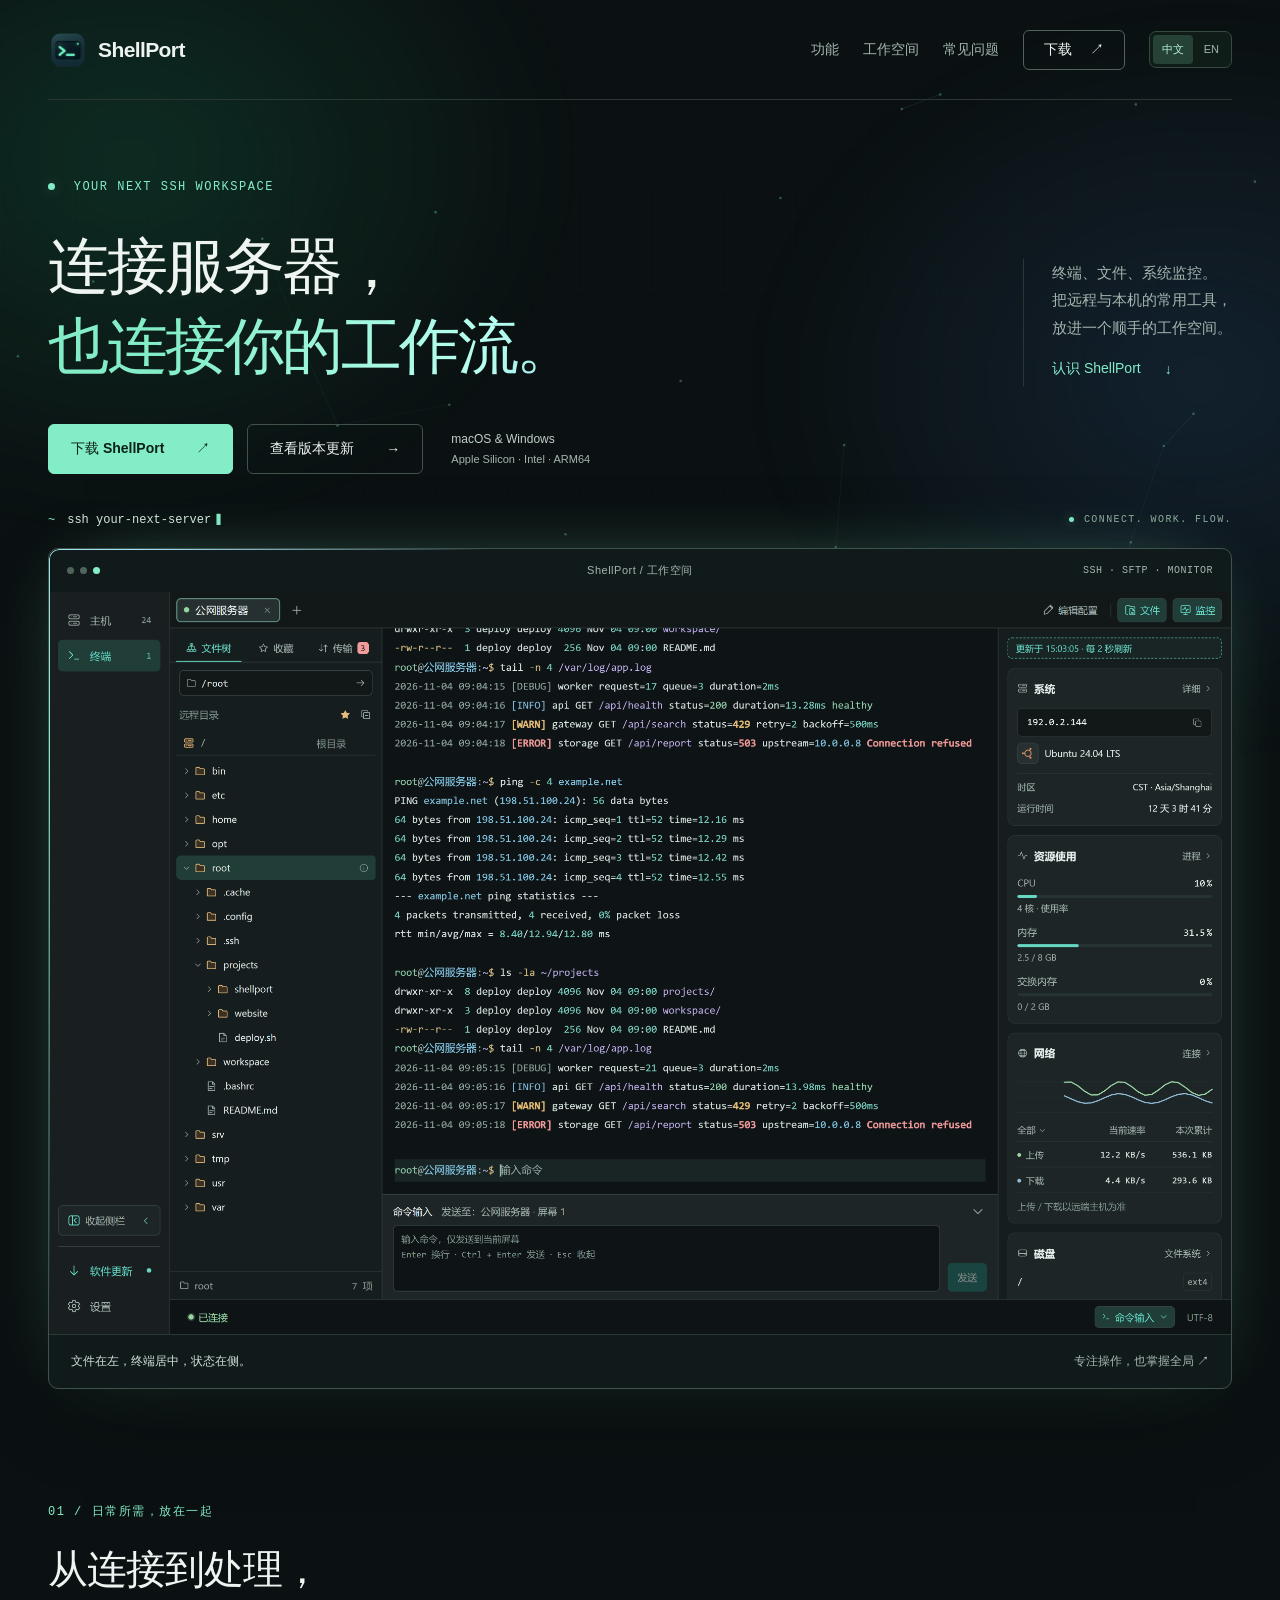
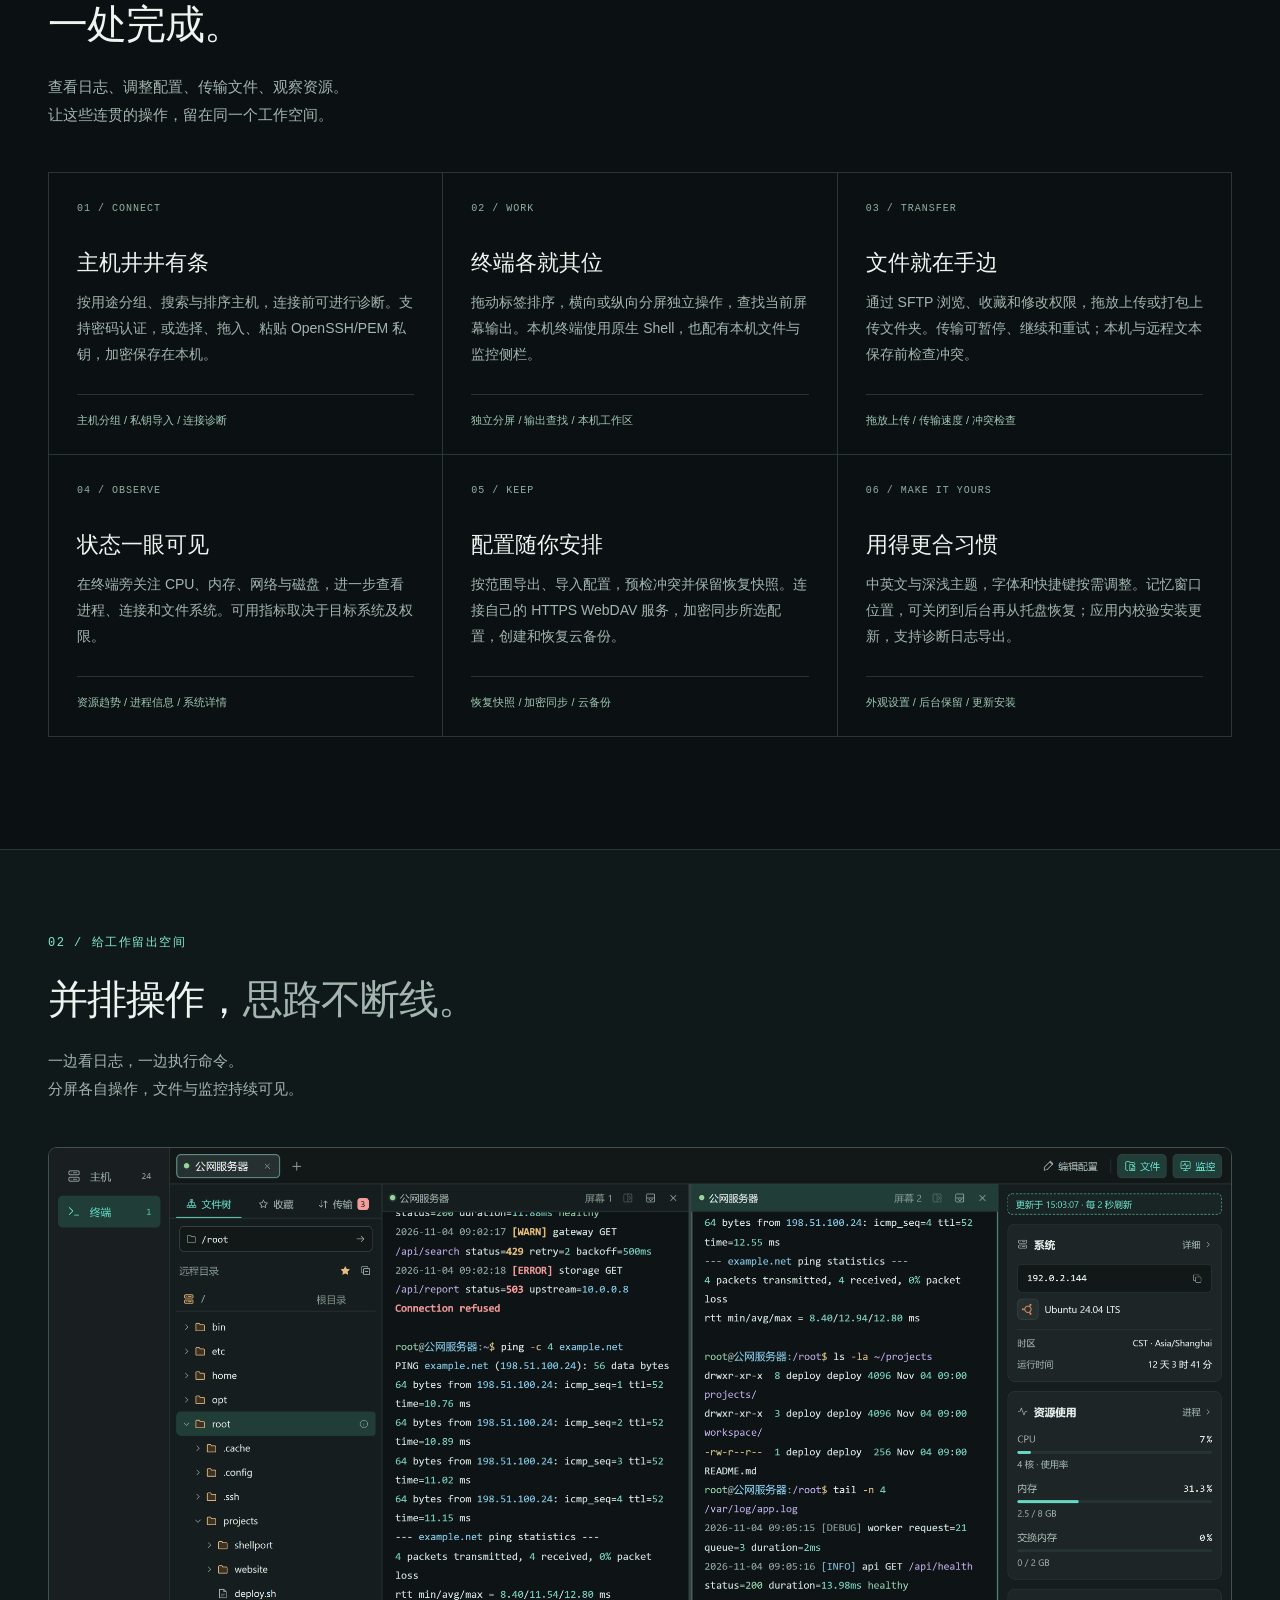
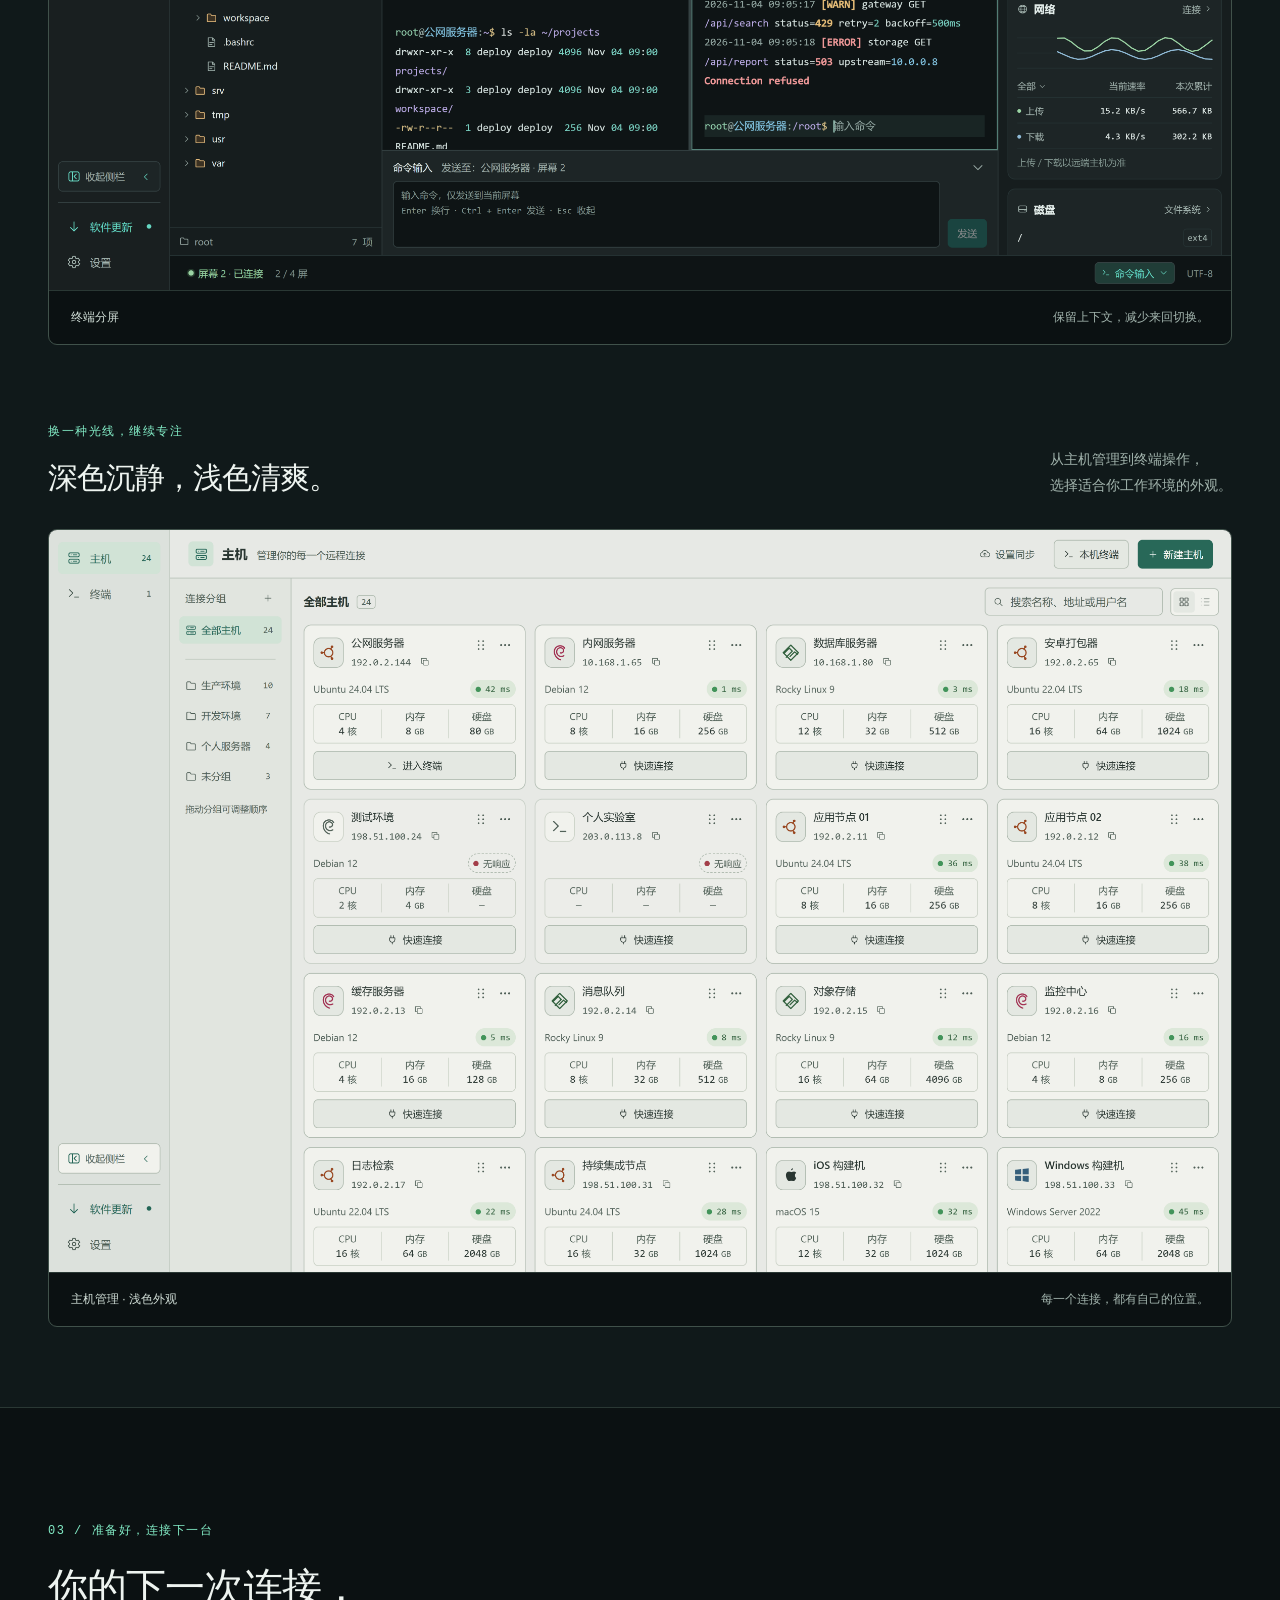
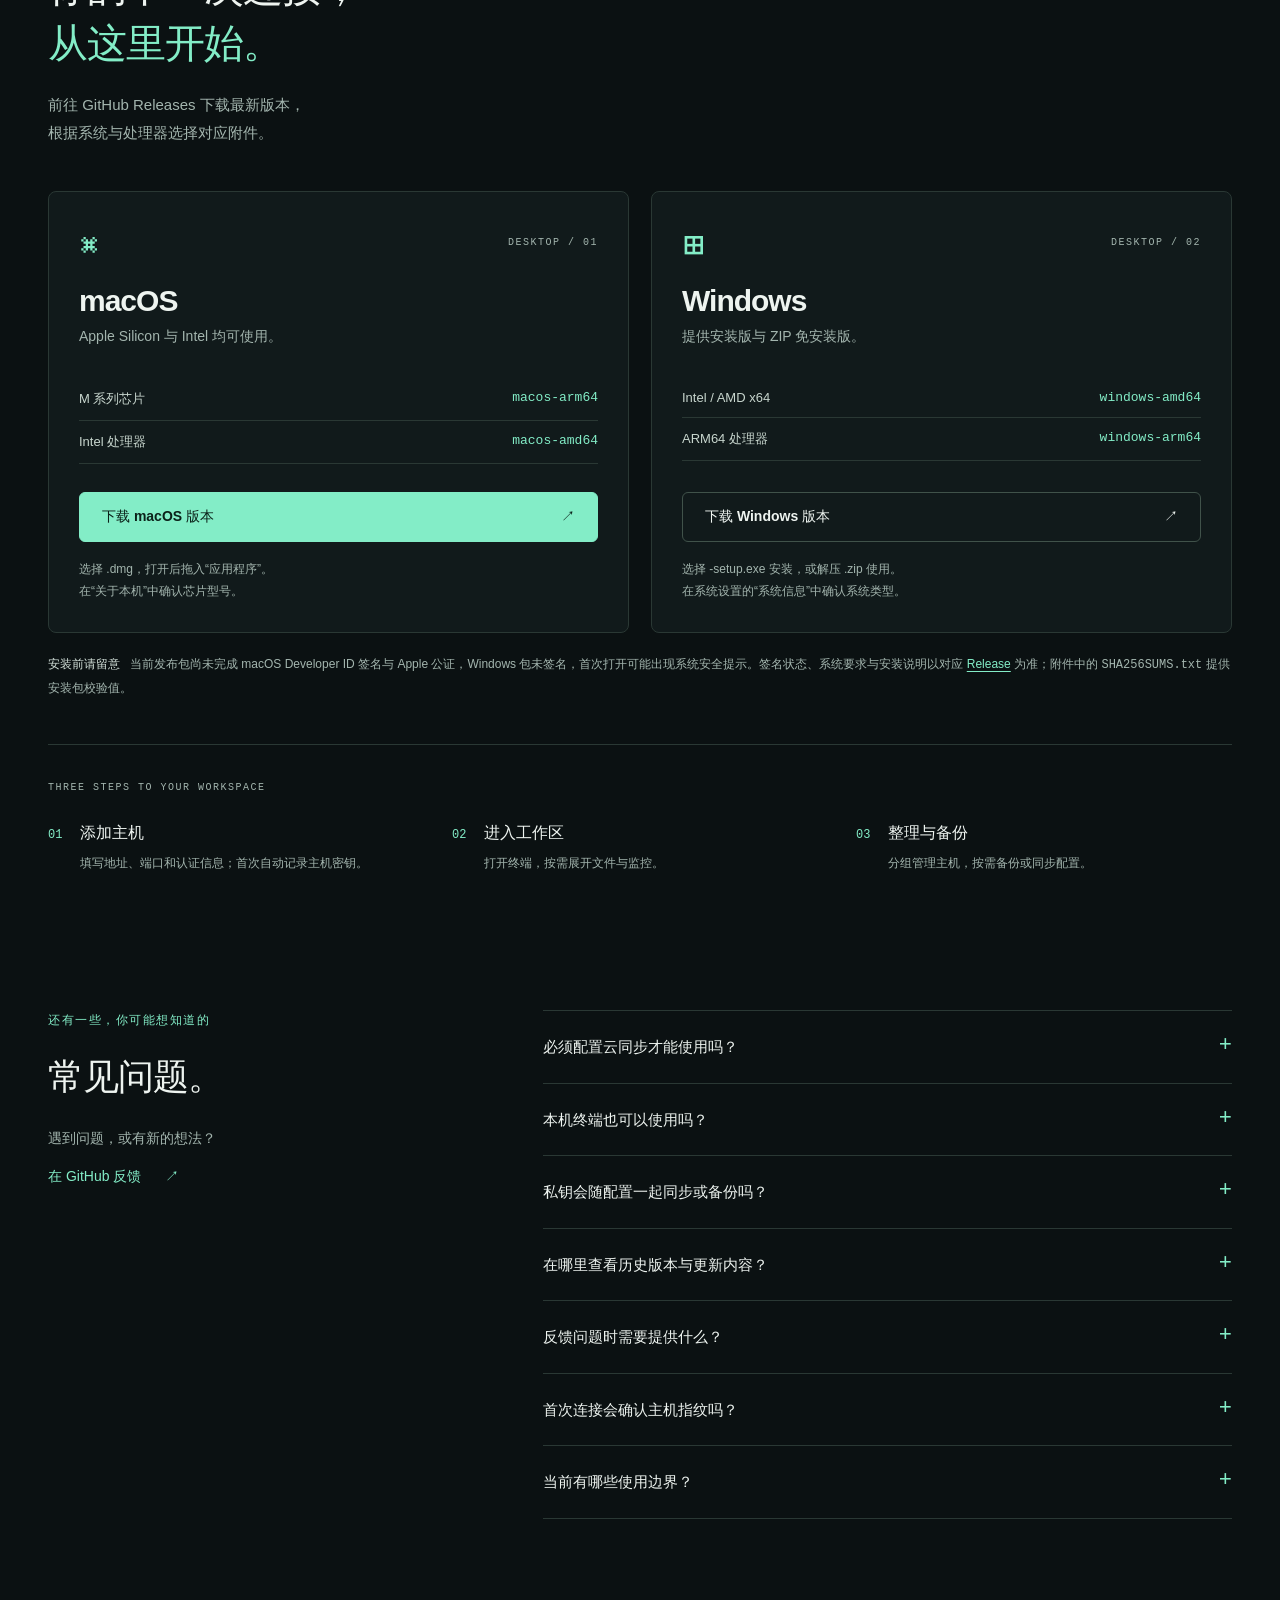
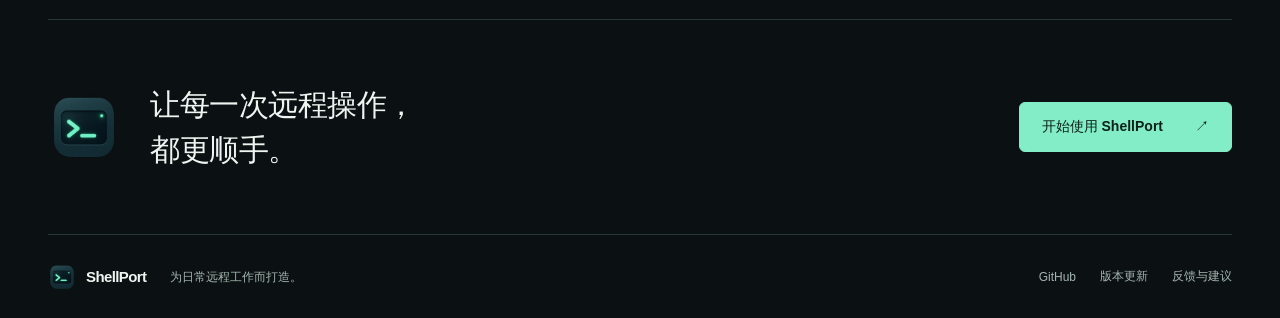
==== commit 26a205a2: "docs: 完善中英文功能说明并新增掘金推广资料" ====
--- a/site/index.html
+++ b/site/index.html
@@ -5,10 +5,10 @@
   <meta name="viewport" content="width=device-width, initial-scale=1">
   <meta name="color-scheme" content="dark">
   <meta name="theme-color" content="#0b1112">
-  <meta name="description" content="ShellPort 是适用于 macOS 和 Windows 的 SSH 桌面客户端，将终端、SFTP 文件管理与系统监控放进同一个工作空间。">
+  <meta name="description" content="ShellPort 是适用于 macOS 和 Windows 的桌面工作区，集成 SSH 与本机终端、SFTP 文件管理、文本编辑、系统监控及 WebDAV 加密配置同步。">
   <meta property="og:type" content="website">
   <meta property="og:title" content="ShellPort · 连接服务器，也连接你的工作流">
-  <meta property="og:description" content="终端、文件、系统监控，一个顺手的 SSH 工作空间。支持 macOS 与 Windows。">
+  <meta property="og:description" content="SSH 与本机终端、文件编辑、系统监控和配置备份，一个工作空间。支持 macOS 与 Windows。">
   <meta property="og:image" content="https://conghuahuadan.github.io/ShellPort/assets/workspace.webp">
   <meta property="og:url" content="https://conghuahuadan.github.io/ShellPort/">
   <title>ShellPort · 连接服务器，也连接你的工作流</title>
@@ -34,7 +34,7 @@
       <p class="eyebrow"><span class="status-dot" aria-hidden="true"></span> YOUR NEXT SSH WORKSPACE</p>
       <div class="hero-heading">
         <h1 id="hero-title">连接服务器，<br><span>也连接你的工作流。</span></h1>
-        <div class="hero-aside"><p>终端、文件、系统监控。<br>把远程工作的常用工具，<br>放进一个顺手的工作空间。</p><a class="text-link" href="#workspace">认识 ShellPort <span aria-hidden="true">↓</span></a></div>
+        <div class="hero-aside"><p>终端、文件、系统监控。<br>把远程与本机的常用工具，<br>放进一个顺手的工作空间。</p><a class="text-link" href="#workspace">认识 ShellPort <span aria-hidden="true">↓</span></a></div>
       </div>
       <div class="hero-actions">
         <a class="button primary" href="https://github.com/conghuahuadan/ShellPort/releases/latest">下载 ShellPort <span aria-hidden="true">↗</span></a>
@@ -51,12 +51,12 @@
     <section id="features" class="features wrap section" aria-labelledby="features-title">
       <div class="section-heading"><p class="eyebrow">01 / 日常所需，放在一起</p><h2 id="features-title">从连接到处理，<br>一处完成。</h2><p>查看日志、调整配置、传输文件、观察资源。<br>让这些连贯的操作，留在同一个工作空间。</p></div>
       <div class="feature-grid">
-        <article><span class="feature-number">01 / CONNECT</span><h3>主机井井有条</h3><p>按生产、开发或个人用途分组，搜索主机名称、地址或用户名。支持密码与私钥认证，找到主机即可连接。</p><span class="feature-foot">分组管理 / 快速搜索 / SSH 连接</span></article>
-        <article><span class="feature-number">02 / WORK</span><h3>终端各就其位</h3><p>用标签切换连接，用横向或纵向分屏并排操作。查找终端输出，也能随时打开本机终端。</p><span class="feature-foot">多标签 / 终端分屏 / 输出查找</span></article>
-        <article><span class="feature-number">03 / TRANSFER</span><h3>文件就在手边</h3><p>通过 SFTP 浏览目录、上传下载、收藏常用路径。需要修改配置时，直接打开远程文本文件编辑。</p><span class="feature-foot">文件树 / 传输任务 / 文本编辑</span></article>
+        <article><span class="feature-number">01 / CONNECT</span><h3>主机井井有条</h3><p>按用途分组、搜索与排序主机，连接前可进行诊断。支持密码认证，或选择、拖入、粘贴 OpenSSH/PEM 私钥，加密保存在本机。</p><span class="feature-foot">主机分组 / 私钥导入 / 连接诊断</span></article>
+        <article><span class="feature-number">02 / WORK</span><h3>终端各就其位</h3><p>拖动标签排序，横向或纵向分屏独立操作，查找当前屏幕输出。本机终端使用原生 Shell，也配有本机文件与监控侧栏。</p><span class="feature-foot">独立分屏 / 输出查找 / 本机工作区</span></article>
+        <article><span class="feature-number">03 / TRANSFER</span><h3>文件就在手边</h3><p>通过 SFTP 浏览、收藏和修改权限，拖放上传或打包上传文件夹。传输可暂停、继续和重试；本机与远程文本保存前检查冲突。</p><span class="feature-foot">拖放上传 / 传输速度 / 冲突检查</span></article>
         <article><span class="feature-number">04 / OBSERVE</span><h3>状态一眼可见</h3><p>在终端旁关注 CPU、内存、网络与磁盘，进一步查看进程、连接和文件系统。可用指标取决于目标系统及权限。</p><span class="feature-foot">资源趋势 / 进程信息 / 系统详情</span></article>
-        <article><span class="feature-number">05 / KEEP</span><h3>配置随你安排</h3><p>本地备份便于导出与导入，也能连接自己的 WebDAV 服务，同步所选配置、管理云端备份。</p><span class="feature-foot">本地备份 / WebDAV / 范围选择</span></article>
-        <article><span class="feature-number">06 / MAKE IT YOURS</span><h3>用得更合习惯</h3><p>深色与浅色主题，搭配可调整的终端字体和快捷键。应用内检查与下载更新，让工作空间持续改进。</p><span class="feature-foot">深浅外观 / 字体设置 / 应用更新</span></article>
+        <article><span class="feature-number">05 / KEEP</span><h3>配置随你安排</h3><p>按范围导出、导入配置，预检冲突并保留恢复快照。连接自己的 HTTPS WebDAV 服务，加密同步所选配置，创建和恢复云备份。</p><span class="feature-foot">恢复快照 / 加密同步 / 云备份</span></article>
+        <article><span class="feature-number">06 / MAKE IT YOURS</span><h3>用得更合习惯</h3><p>中英文与深浅主题，字体和快捷键按需调整。记忆窗口位置，可关闭到后台再从托盘恢复；应用内校验安装更新，支持诊断日志导出。</p><span class="feature-foot">外观设置 / 后台保留 / 更新安装</span></article>
       </div>
     </section>
     <section id="workspace" class="showcase section" aria-labelledby="workspace-title">
@@ -74,16 +74,18 @@
         <article class="download-card"><div class="download-card-heading"><span class="os-symbol windows-symbol" aria-hidden="true">⊞</span><span class="small-label">DESKTOP / 02</span></div><h3>Windows</h3><p>提供安装版与 ZIP 免安装版。</p><dl><div><dt>Intel / AMD x64</dt><dd>windows-amd64</dd></div><div><dt>ARM64 处理器</dt><dd>windows-arm64</dd></div></dl><a class="button secondary" href="https://github.com/conghuahuadan/ShellPort/releases/latest">下载 Windows 版本 <span aria-hidden="true">↗</span></a><p class="download-hint">选择 -setup.exe 安装，或解压 .zip 使用。<br>在系统设置的“系统信息”中确认系统类型。</p></article>
       </div>
       <p class="install-note"><strong>安装前请留意</strong>当前发布包尚未完成 macOS Developer ID 签名与 Apple 公证，Windows 包未签名，首次打开可能出现系统安全提示。签名状态、系统要求与安装说明以对应 <a href="https://github.com/conghuahuadan/ShellPort/releases/latest">Release</a> 为准；附件中的 <code>SHA256SUMS.txt</code> 提供安装包校验值。</p>
-      <div class="quick-start"><p class="eyebrow">THREE STEPS TO YOUR WORKSPACE</p><ol><li><span>01</span><div><h3>添加主机</h3><p>填写地址、端口、用户名与认证信息。</p></div></li><li><span>02</span><div><h3>进入工作区</h3><p>打开终端，按需展开文件与监控。</p></div></li><li><span>03</span><div><h3>整理与备份</h3><p>分组管理主机，按需备份或同步配置。</p></div></li></ol></div>
+      <div class="quick-start"><p class="eyebrow">THREE STEPS TO YOUR WORKSPACE</p><ol><li><span>01</span><div><h3>添加主机</h3><p>填写地址、端口和认证信息；首次自动记录主机密钥。</p></div></li><li><span>02</span><div><h3>进入工作区</h3><p>打开终端，按需展开文件与监控。</p></div></li><li><span>03</span><div><h3>整理与备份</h3><p>分组管理主机，按需备份或同步配置。</p></div></li></ol></div>
     </section>
     <section id="faq" class="faq wrap section" aria-labelledby="faq-title">
       <div><p class="eyebrow">还有一些，你可能想知道的</p><h2 id="faq-title">常见问题。</h2><p class="faq-aside">遇到问题，或有新的想法？<br><a class="text-link" href="https://github.com/conghuahuadan/ShellPort/issues">在 GitHub 反馈 <span aria-hidden="true">↗</span></a></p></div>
       <div class="faq-list">
-        <details><summary>必须配置云同步才能使用吗？</summary><p>不需要。你可以直接添加主机和使用终端。WebDAV 同步为可选功能，需要时再连接自己的服务并选择同步范围。</p></details>
-        <details><summary>本机终端也可以使用吗？</summary><p>可以。从主机页选择“本机终端”即可打开，无需创建 SSH 主机。远程服务器仍通过 SSH 连接。</p></details>
-        <details><summary>私钥会随配置一起同步或备份吗？</summary><p>不会。本机保存的 SSH 私钥不包含在本地导出或云同步中，换设备后需要重新提供。登录密码是否纳入备份或同步取决于你选择的范围；备份包含主机地址等配置信息，请妥善保管。</p></details>
+        <details><summary>必须配置云同步才能使用吗？</summary><p>不需要，也无需注册 ShellPort 账号。WebDAV 默认关闭，仅连接你选择的 HTTPS 服务。确认范围与首次策略后，授权有效且无冲突时可在启动和正常退出时同步，使用中可手动同步；冲突需要确认。当前未开放内置云服务或会员服务。</p></details>
+        <details><summary>本机终端也可以使用吗？</summary><p>可以。从主机页打开原生本机终端，无需创建 SSH 主机；文件树、文本编辑和系统监控读取本机数据。本机文件及标签内收藏不进入配置备份或同步。</p></details>
+        <details><summary>私钥会随配置一起同步或备份吗？</summary><p>不会。私钥加密保存在本机，不进入导出或云同步；私钥口令仅用于当次操作。登录密码默认不纳入备份或同步，需显式勾选。WebDAV 文档整体加密；本地 JSON 的地址等配置为明文，密码字段使用内置便携密钥加密，不等同于主密码保护，请妥善保管。</p></details>
         <details><summary>在哪里查看历史版本与更新内容？</summary><p>历史版本、更新内容和对应安装包可在 <a href="https://github.com/conghuahuadan/ShellPort/releases">Releases</a> 查看。遇到问题或有新的建议，也欢迎通过 GitHub 反馈。</p></details>
         <details><summary>反馈问题时需要提供什么？</summary><p>请提供系统版本、处理器架构、ShellPort 版本、复现步骤、预期与实际结果。可以附上截图或脱敏日志，请勿上传密码、私钥、数据库、本机密钥文件或未经脱敏的日志。</p></details>
+        <details><summary>首次连接会确认主机指纹吗？</summary><p>当前首次 SSH 连接或连接测试会自动记录该地址与端口的主机密钥，不弹出指纹确认；后续密钥变化时阻止连接。主机指纹只保存在本机，不随配置同步。</p></details>
+        <details><summary>当前有哪些使用边界？</summary><p>公开安装包面向 macOS 与 Windows，暂无 Linux 包。文本编辑支持最多 2 MiB 的普通文本文件；监控与权限操作取决于系统和权限。暂不支持跳板机、SSH agent、硬件密钥、键盘交互式 MFA 或断线自动重连。</p></details>
       </div>
     </section>
     <section class="closing wrap"><img src="assets/appicon.png" width="72" height="72" alt="" loading="lazy"><h2>让每一次远程操作，<br>都更顺手。</h2><a class="button primary" href="https://github.com/conghuahuadan/ShellPort/releases/latest">开始使用 ShellPort <span aria-hidden="true">↗</span></a></section>
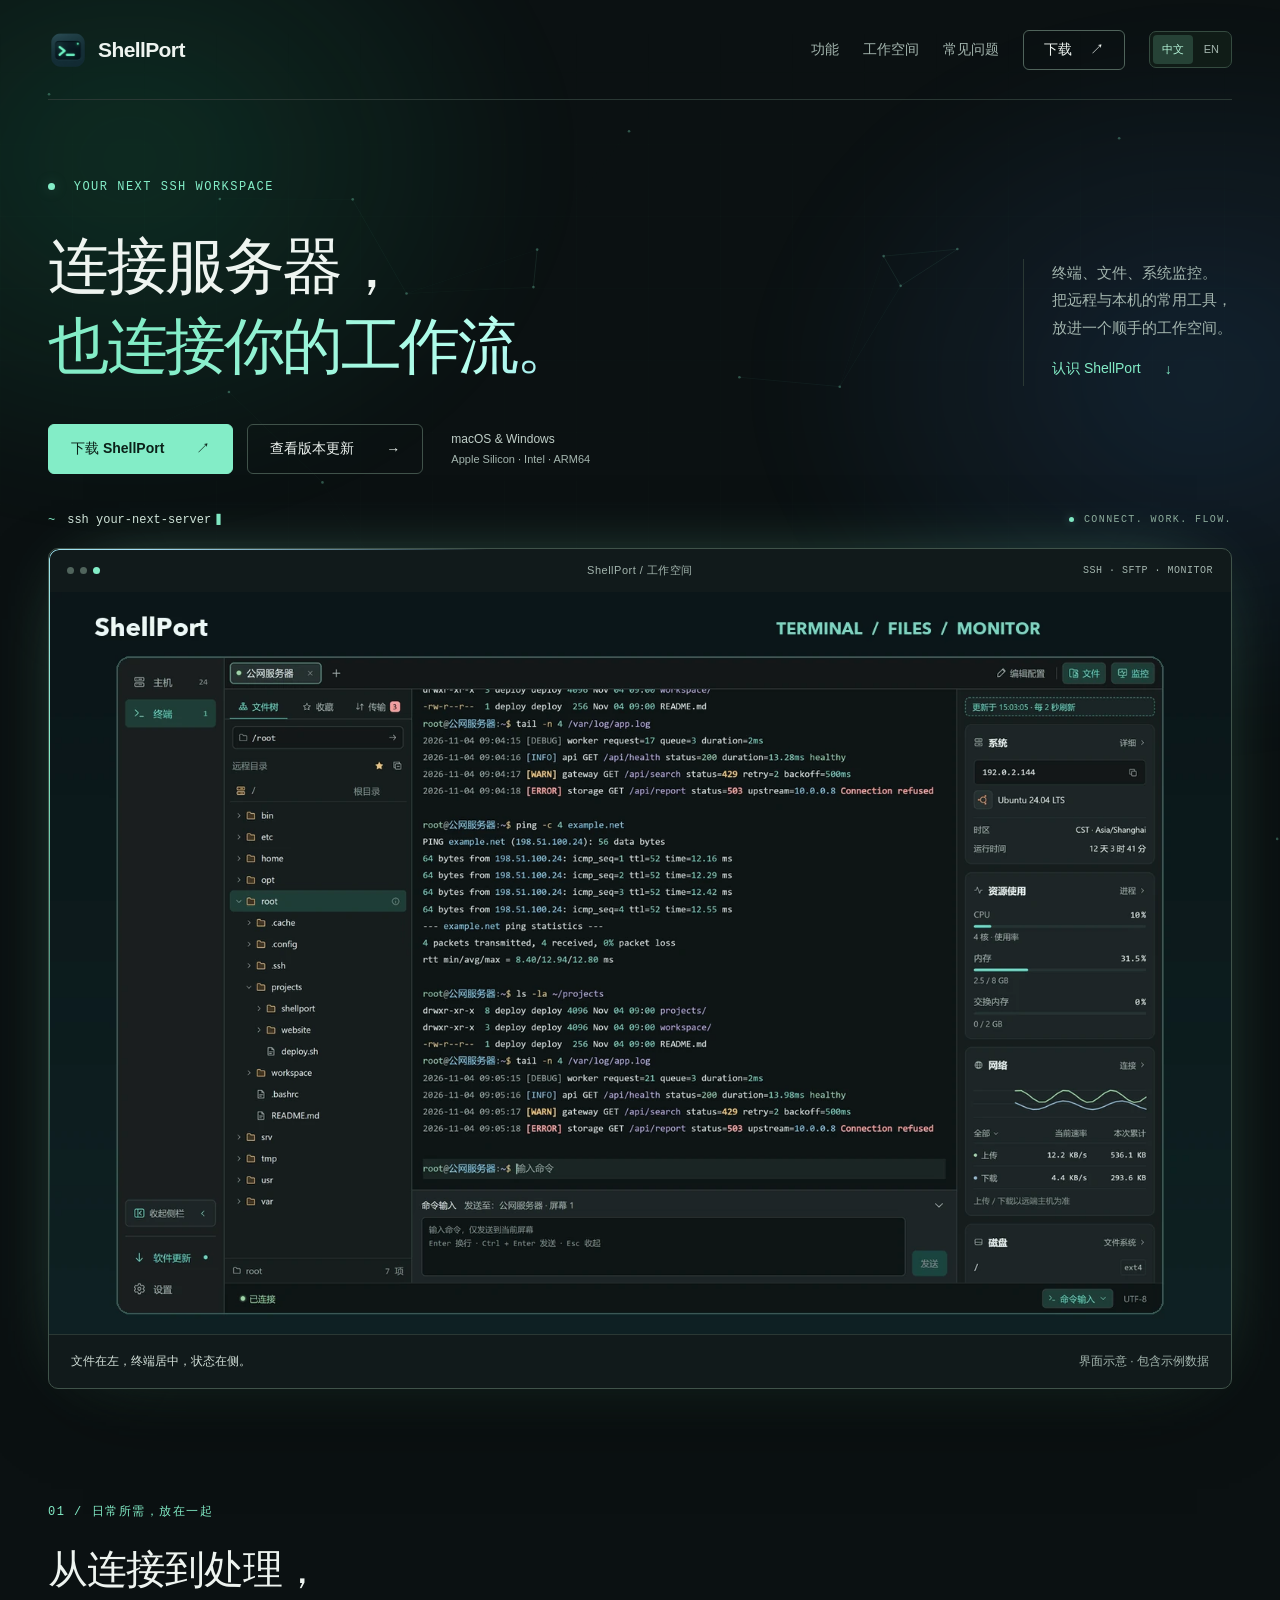
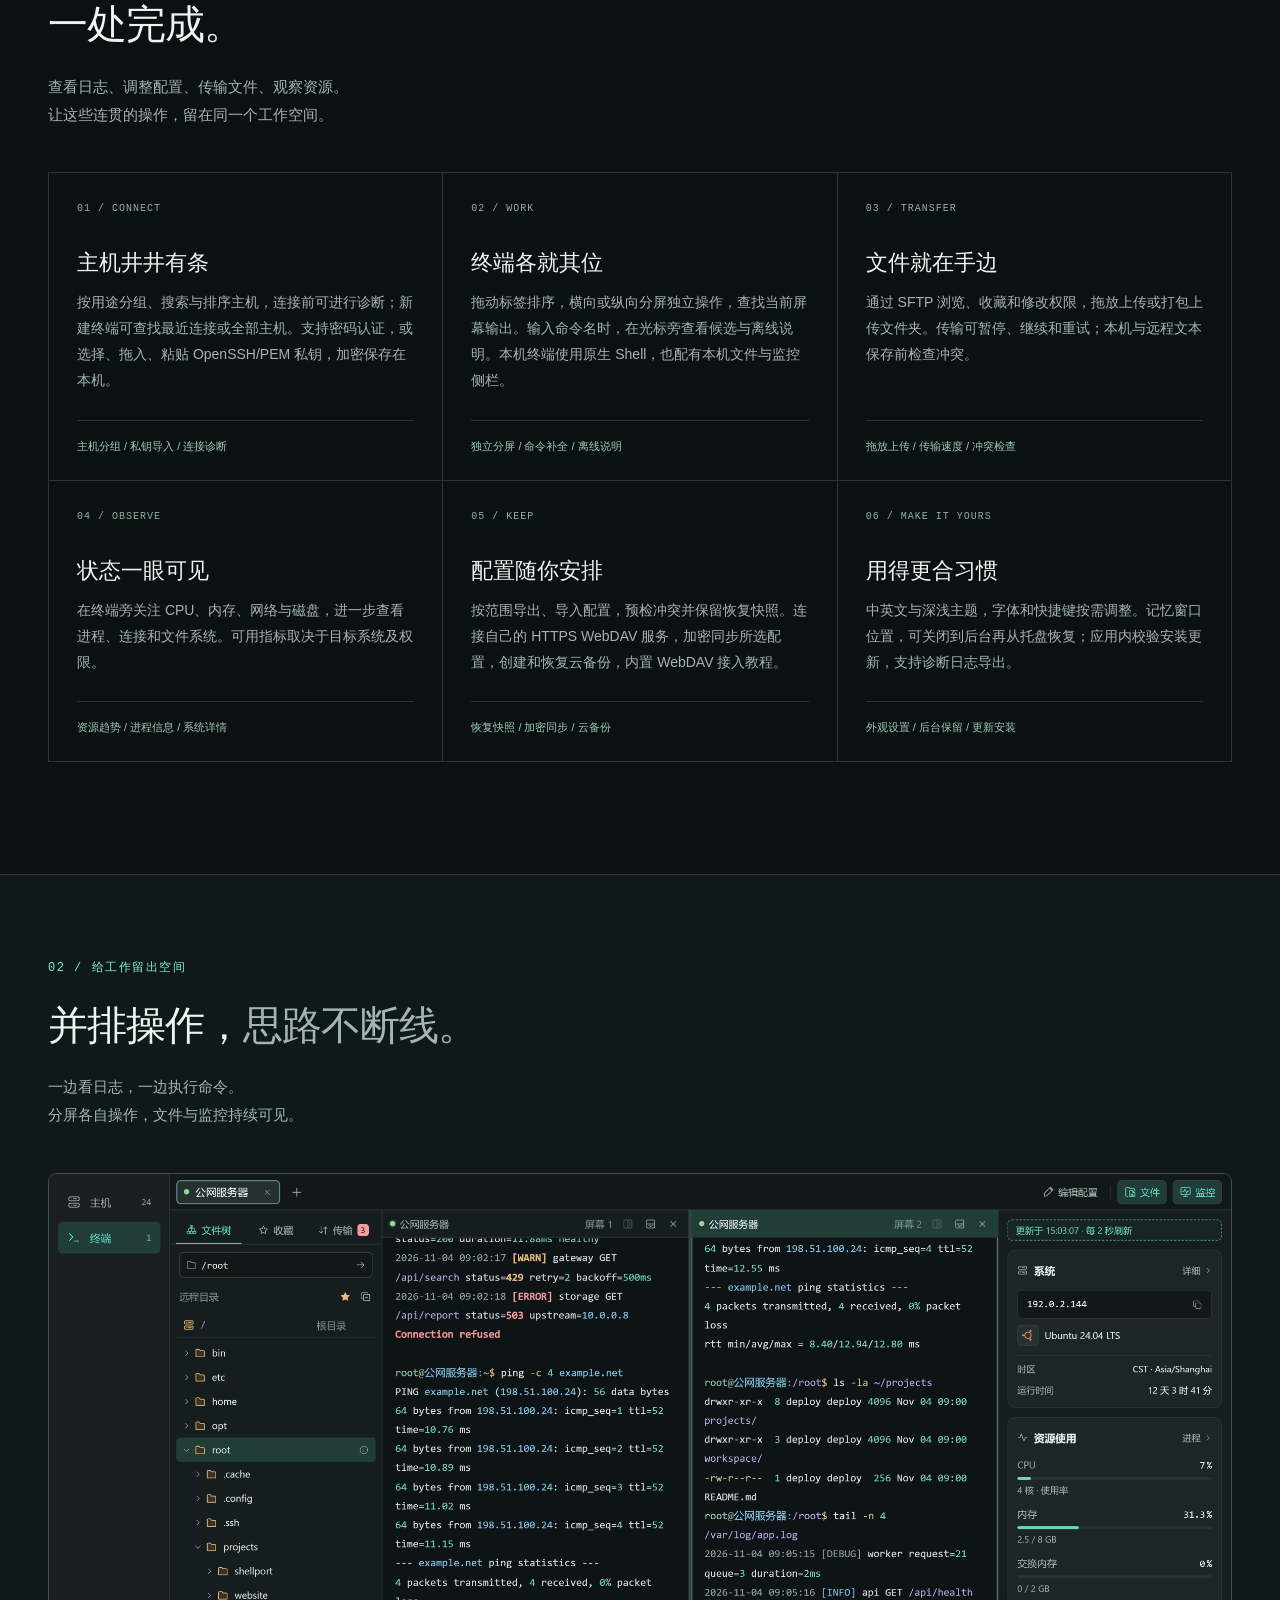
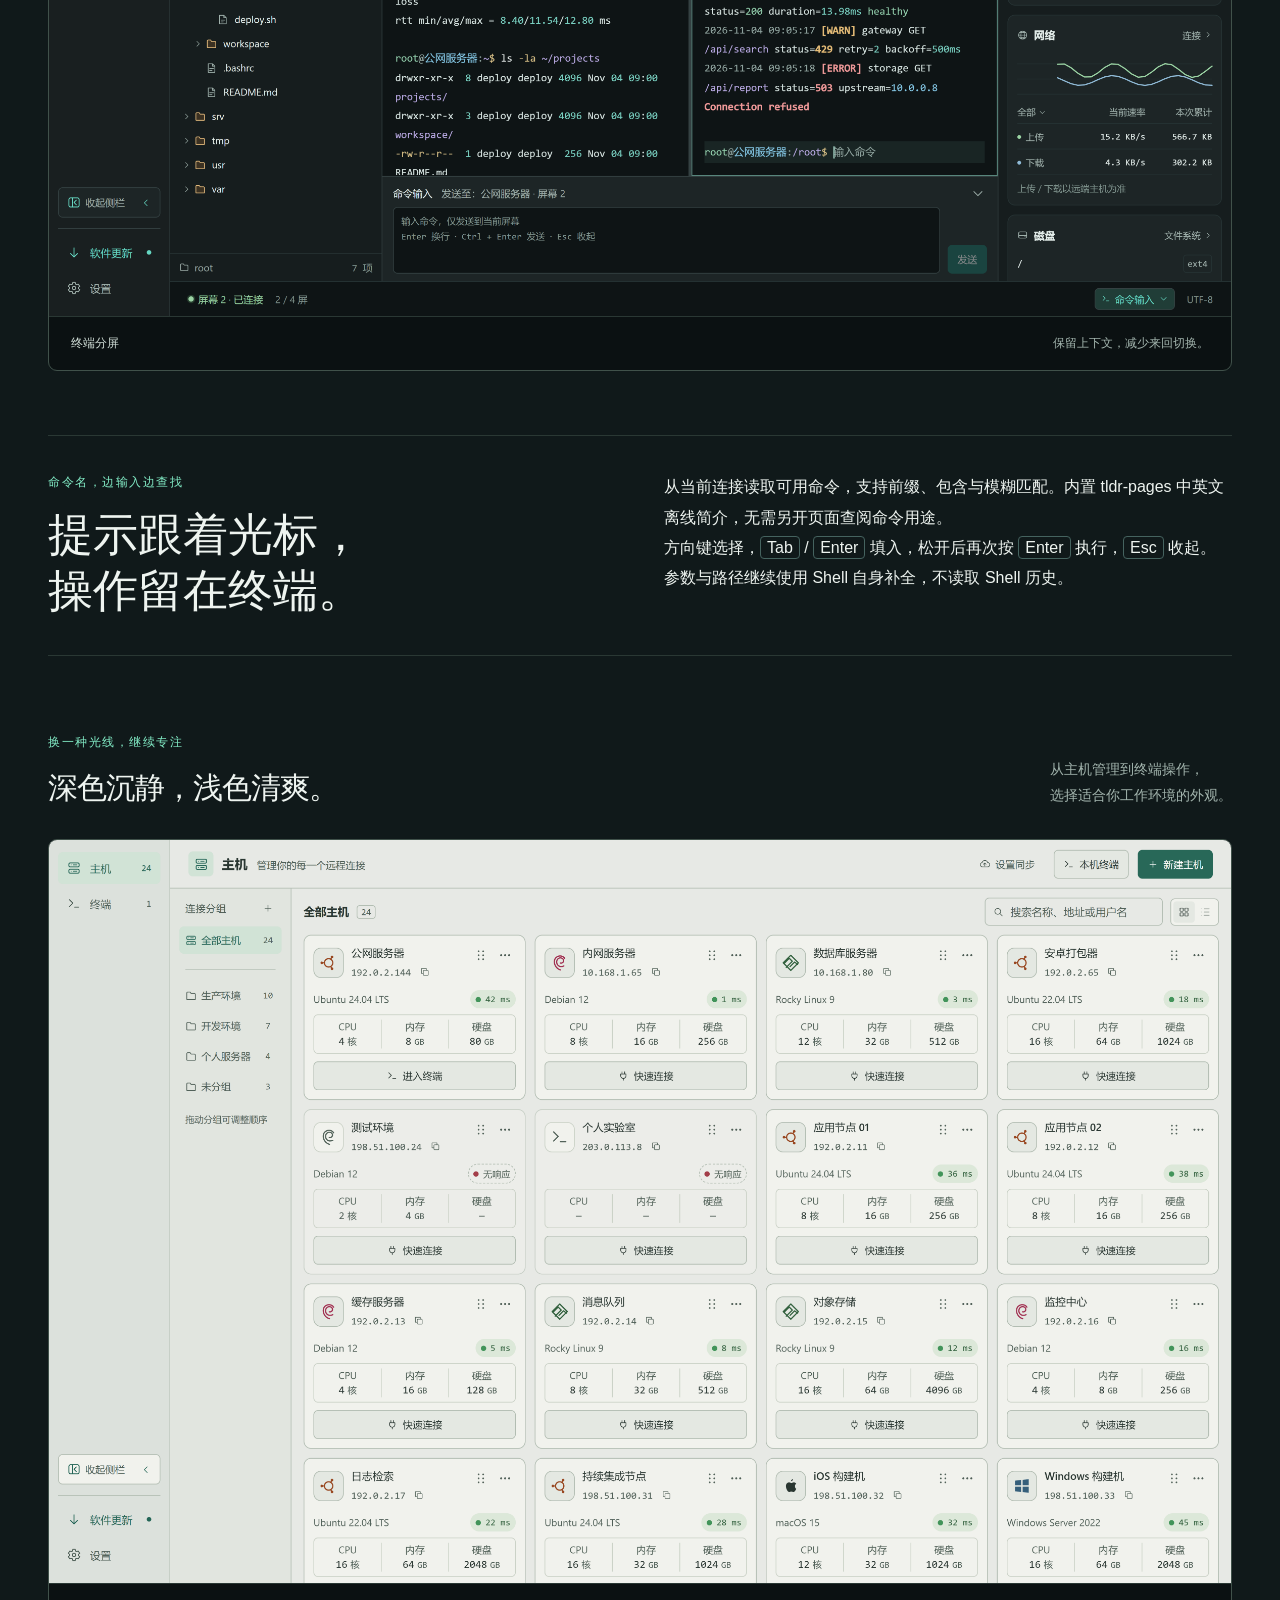
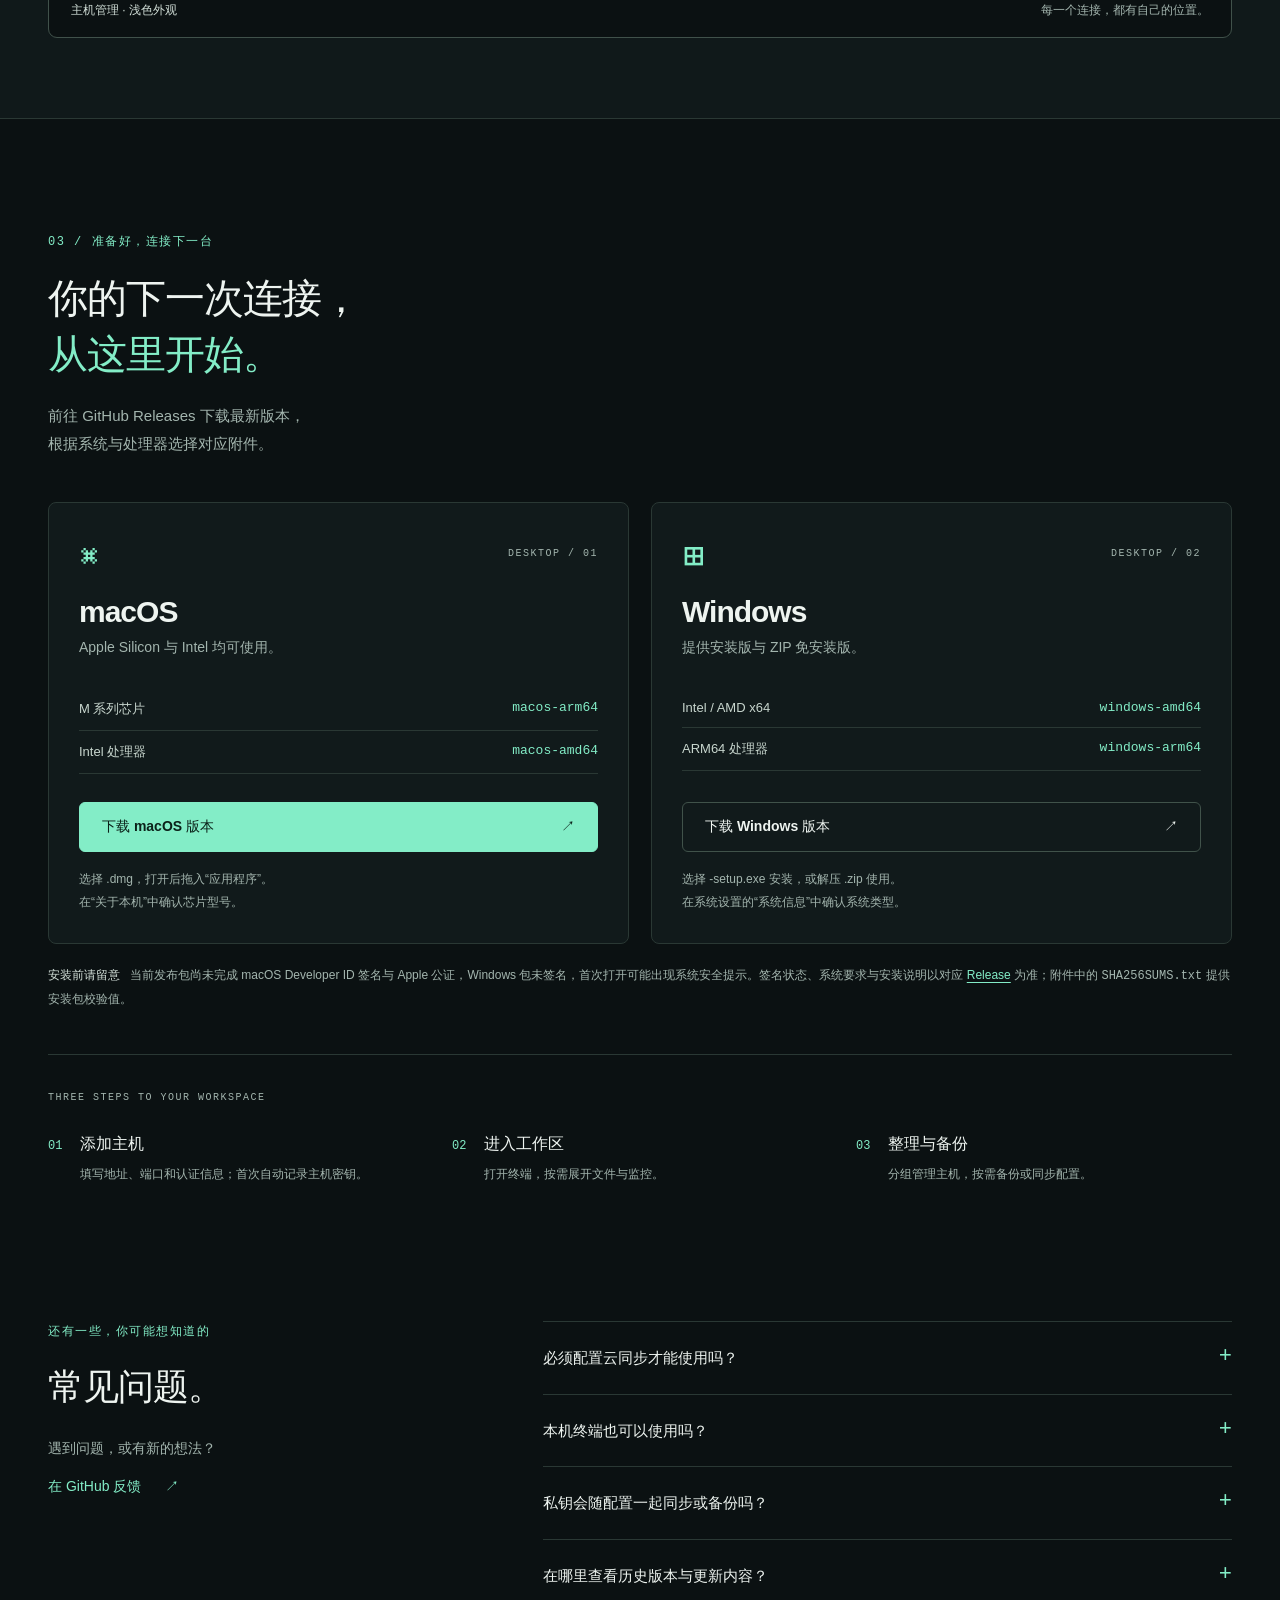
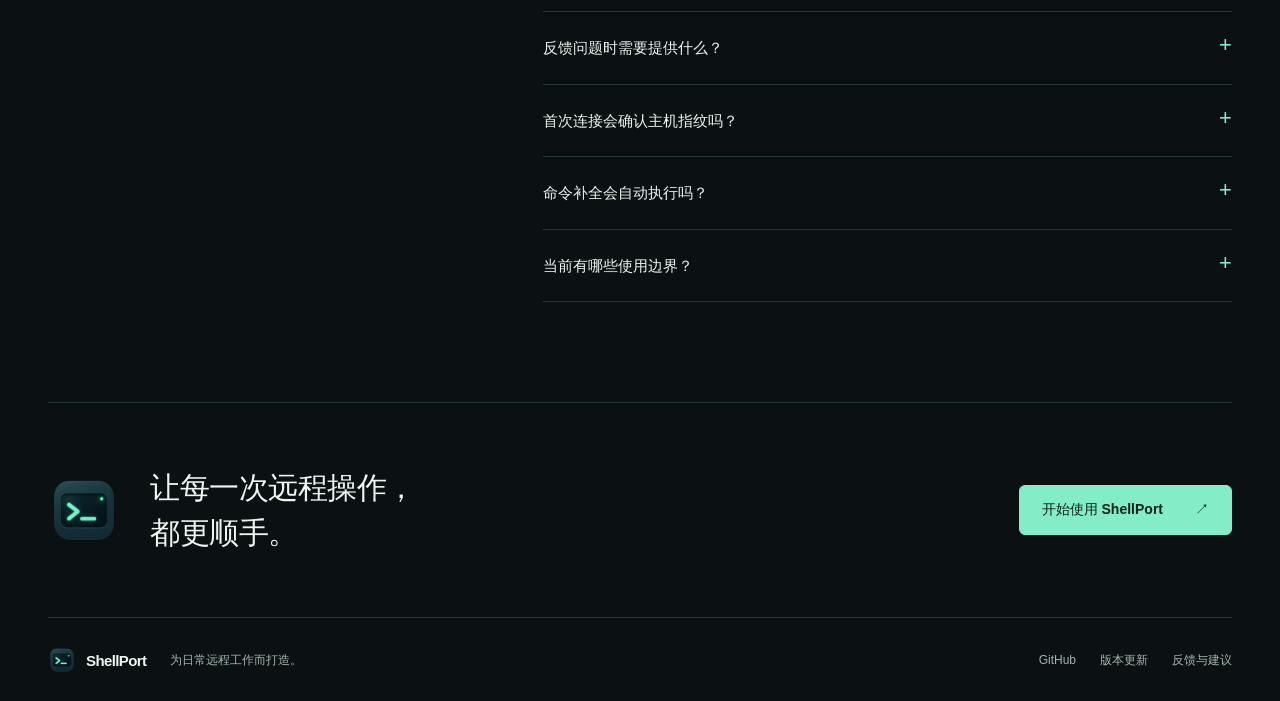
==== commit 07eeda61: "docs: 更新命令补全功能说明、官网页面及推广配图" ====
--- a/site/index.html
+++ b/site/index.html
@@ -5,11 +5,11 @@
   <meta name="viewport" content="width=device-width, initial-scale=1">
   <meta name="color-scheme" content="dark">
   <meta name="theme-color" content="#0b1112">
-  <meta name="description" content="ShellPort 是适用于 macOS 和 Windows 的桌面工作区，集成 SSH 与本机终端、SFTP 文件管理、文本编辑、系统监控及 WebDAV 加密配置同步。">
+  <meta name="description" content="ShellPort 是适用于 macOS 和 Windows 的桌面工作区，集成 SSH 与本机终端、命令补全、SFTP 文件管理、文本编辑、系统监控及 WebDAV 加密配置同步。">
   <meta property="og:type" content="website">
   <meta property="og:title" content="ShellPort · 连接服务器，也连接你的工作流">
   <meta property="og:description" content="SSH 与本机终端、文件编辑、系统监控和配置备份，一个工作空间。支持 macOS 与 Windows。">
-  <meta property="og:image" content="https://conghuahuadan.github.io/ShellPort/assets/workspace.webp">
+  <meta property="og:image" content="https://conghuahuadan.github.io/ShellPort/assets/workspace-overview.webp">
   <meta property="og:url" content="https://conghuahuadan.github.io/ShellPort/">
   <title>ShellPort · 连接服务器，也连接你的工作流</title>
   <link rel="icon" type="image/png" href="assets/appicon.png">
@@ -44,18 +44,18 @@
       <div class="connection-line" aria-hidden="true"><span class="prompt-mark">~</span><code id="connection-command">ssh your-next-server</code><span class="typing-cursor">▍</span><span class="connection-label"><i></i> CONNECT. WORK. FLOW.</span></div>
       <figure class="hero-figure">
         <div class="frame-top"><span><i></i><i></i><i></i></span><span>ShellPort / 工作空间</span><span class="frame-tag">SSH · SFTP · MONITOR</span></div>
-        <img src="assets/workspace.webp" width="1560" height="980" alt="ShellPort 深色工作区，文件树、SSH 终端与系统资源监控同屏显示" fetchpriority="high">
-        <figcaption><span>文件在左，终端居中，状态在侧。</span><span>专注操作，也掌握全局 <span aria-hidden="true">↗</span></span></figcaption>
+        <img src="assets/workspace-overview.webp" width="1560" height="980" alt="ShellPort 深色工作区，文件树、SSH 终端与系统资源监控同屏显示" fetchpriority="high">
+        <figcaption><span>文件在左，终端居中，状态在侧。</span><span>界面示意 · 包含示例数据</span></figcaption>
       </figure>
     </section>
     <section id="features" class="features wrap section" aria-labelledby="features-title">
       <div class="section-heading"><p class="eyebrow">01 / 日常所需，放在一起</p><h2 id="features-title">从连接到处理，<br>一处完成。</h2><p>查看日志、调整配置、传输文件、观察资源。<br>让这些连贯的操作，留在同一个工作空间。</p></div>
       <div class="feature-grid">
-        <article><span class="feature-number">01 / CONNECT</span><h3>主机井井有条</h3><p>按用途分组、搜索与排序主机，连接前可进行诊断。支持密码认证，或选择、拖入、粘贴 OpenSSH/PEM 私钥，加密保存在本机。</p><span class="feature-foot">主机分组 / 私钥导入 / 连接诊断</span></article>
-        <article><span class="feature-number">02 / WORK</span><h3>终端各就其位</h3><p>拖动标签排序，横向或纵向分屏独立操作，查找当前屏幕输出。本机终端使用原生 Shell，也配有本机文件与监控侧栏。</p><span class="feature-foot">独立分屏 / 输出查找 / 本机工作区</span></article>
+        <article><span class="feature-number">01 / CONNECT</span><h3>主机井井有条</h3><p>按用途分组、搜索与排序主机，连接前可进行诊断；新建终端可查找最近连接或全部主机。支持密码认证，或选择、拖入、粘贴 OpenSSH/PEM 私钥，加密保存在本机。</p><span class="feature-foot">主机分组 / 私钥导入 / 连接诊断</span></article>
+        <article><span class="feature-number">02 / WORK</span><h3>终端各就其位</h3><p>拖动标签排序，横向或纵向分屏独立操作，查找当前屏幕输出。输入命令名时，在光标旁查看候选与离线说明。本机终端使用原生 Shell，也配有本机文件与监控侧栏。</p><span class="feature-foot">独立分屏 / 命令补全 / 离线说明</span></article>
         <article><span class="feature-number">03 / TRANSFER</span><h3>文件就在手边</h3><p>通过 SFTP 浏览、收藏和修改权限，拖放上传或打包上传文件夹。传输可暂停、继续和重试；本机与远程文本保存前检查冲突。</p><span class="feature-foot">拖放上传 / 传输速度 / 冲突检查</span></article>
         <article><span class="feature-number">04 / OBSERVE</span><h3>状态一眼可见</h3><p>在终端旁关注 CPU、内存、网络与磁盘，进一步查看进程、连接和文件系统。可用指标取决于目标系统及权限。</p><span class="feature-foot">资源趋势 / 进程信息 / 系统详情</span></article>
-        <article><span class="feature-number">05 / KEEP</span><h3>配置随你安排</h3><p>按范围导出、导入配置，预检冲突并保留恢复快照。连接自己的 HTTPS WebDAV 服务，加密同步所选配置，创建和恢复云备份。</p><span class="feature-foot">恢复快照 / 加密同步 / 云备份</span></article>
+        <article><span class="feature-number">05 / KEEP</span><h3>配置随你安排</h3><p>按范围导出、导入配置，预检冲突并保留恢复快照。连接自己的 HTTPS WebDAV 服务，加密同步所选配置，创建和恢复云备份，内置 WebDAV 接入教程。</p><span class="feature-foot">恢复快照 / 加密同步 / 云备份</span></article>
         <article><span class="feature-number">06 / MAKE IT YOURS</span><h3>用得更合习惯</h3><p>中英文与深浅主题，字体和快捷键按需调整。记忆窗口位置，可关闭到后台再从托盘恢复；应用内校验安装更新，支持诊断日志导出。</p><span class="feature-foot">外观设置 / 后台保留 / 更新安装</span></article>
       </div>
     </section>
@@ -63,6 +63,10 @@
       <div class="wrap">
         <div class="section-heading"><p class="eyebrow">02 / 给工作留出空间</p><h2 id="workspace-title">并排操作，<span>思路不断线。</span></h2><p>一边看日志，一边执行命令。<br>分屏各自操作，文件与监控持续可见。</p></div>
         <figure class="screenshot"><img src="assets/split-terminal.webp" width="1560" height="980" alt="两个并排的 SSH 终端，共享文件树与资源监控侧栏" loading="lazy" decoding="async"><figcaption><span>终端分屏</span><span>保留上下文，减少来回切换。</span></figcaption></figure>
+        <div class="completion-intro">
+          <div><p class="eyebrow">命令名，边输入边查找</p><h2>提示跟着光标，<br>操作留在终端。</h2></div>
+          <div><p>从当前连接读取可用命令，支持前缀、包含与模糊匹配。内置 tldr-pages 中英文离线简介，无需另开页面查阅命令用途。</p><p>方向键选择，<kbd>Tab</kbd> / <kbd>Enter</kbd> 填入，松开后再次按 <kbd>Enter</kbd> 执行，<kbd>Esc</kbd> 收起。参数与路径继续使用 Shell 自身补全，不读取 Shell 历史。</p></div>
+        </div>
         <div class="light-intro"><div><p class="eyebrow">换一种光线，继续专注</p><h2>深色沉静，浅色清爽。</h2></div><p>从主机管理到终端操作，<br>选择适合你工作环境的外观。</p></div>
         <figure class="screenshot"><img src="assets/hosts-light.webp" width="1560" height="980" alt="浅色主题主机管理页面，按环境分组，卡片展示系统、硬件和连接信息" loading="lazy" decoding="async"><figcaption><span>主机管理 · 浅色外观</span><span>每一个连接，都有自己的位置。</span></figcaption></figure>
       </div>
@@ -81,10 +85,11 @@
       <div class="faq-list">
         <details><summary>必须配置云同步才能使用吗？</summary><p>不需要，也无需注册 ShellPort 账号。WebDAV 默认关闭，仅连接你选择的 HTTPS 服务。确认范围与首次策略后，授权有效且无冲突时可在启动和正常退出时同步，使用中可手动同步；冲突需要确认。当前未开放内置云服务或会员服务。</p></details>
         <details><summary>本机终端也可以使用吗？</summary><p>可以。从主机页打开原生本机终端，无需创建 SSH 主机；文件树、文本编辑和系统监控读取本机数据。本机文件及标签内收藏不进入配置备份或同步。</p></details>
-        <details><summary>私钥会随配置一起同步或备份吗？</summary><p>不会。私钥加密保存在本机，不进入导出或云同步；私钥口令仅用于当次操作。登录密码默认不纳入备份或同步，需显式勾选。WebDAV 文档整体加密；本地 JSON 的地址等配置为明文，密码字段使用内置便携密钥加密，不等同于主密码保护，请妥善保管。</p></details>
+        <details><summary>私钥会随配置一起同步或备份吗？</summary><p>不会。私钥加密保存在本机，不进入导出或云同步；私钥口令仅用于当次操作。登录密码默认不纳入备份或同步，需显式勾选。WebDAV 文档整体加密，密钥由 WebDAV 密码派生，不宣称服务商不可解密；本地 JSON 的地址等配置为明文，密码字段使用内置便携密钥加密，不等同于主密码保护，请妥善保管。</p></details>
         <details><summary>在哪里查看历史版本与更新内容？</summary><p>历史版本、更新内容和对应安装包可在 <a href="https://github.com/conghuahuadan/ShellPort/releases">Releases</a> 查看。遇到问题或有新的建议，也欢迎通过 GitHub 反馈。</p></details>
         <details><summary>反馈问题时需要提供什么？</summary><p>请提供系统版本、处理器架构、ShellPort 版本、复现步骤、预期与实际结果。可以附上截图或脱敏日志，请勿上传密码、私钥、数据库、本机密钥文件或未经脱敏的日志。</p></details>
         <details><summary>首次连接会确认主机指纹吗？</summary><p>当前首次 SSH 连接或连接测试会自动记录该地址与端口的主机密钥，不弹出指纹确认；后续密钥变化时阻止连接。主机指纹只保存在本机，不随配置同步。</p></details>
+        <details><summary>命令补全会自动执行吗？</summary><p>不会。候选只在已识别的命令输入位置显示，确认时只填入命令名，需要再次按 Enter 才执行。它不提供 AI 命令生成，也不保证覆盖当前 Shell 临时定义的别名、函数或临时修改的 PATH。未收录的命令可能没有离线说明。</p></details>
         <details><summary>当前有哪些使用边界？</summary><p>公开安装包面向 macOS 与 Windows，暂无 Linux 包。文本编辑支持最多 2 MiB 的普通文本文件；监控与权限操作取决于系统和权限。暂不支持跳板机、SSH agent、硬件密钥、键盘交互式 MFA 或断线自动重连。</p></details>
       </div>
     </section>
--- a/site/styles.css
+++ b/site/styles.css
@@ -288,3 +288,10 @@
   #signal-field { display: none; }
   .button:hover { transform: none; }
 }
+
+/* Command completion introduction shares the existing showcase layout. */
+.completion-intro { display: grid; grid-template-columns: 1fr 1fr; gap: 48px; align-items: start; margin: 64px 0; padding: 36px 0; border-top: 1px solid var(--line, #273b3a); border-bottom: 1px solid var(--line, #273b3a); }
+.completion-intro h2 { margin: 12px 0 0; font-size: clamp(28px, 3.5vw, 48px); line-height: 1.25; }
+.completion-intro p { line-height: 1.9; }
+.completion-intro kbd { padding: 2px 6px; border: 1px solid #45635f; border-radius: 4px; font: inherit; white-space: nowrap; }
+@media (max-width: 760px) { .completion-intro { grid-template-columns: 1fr; gap: 16px; margin: 40px 0; padding: 24px 0; } }
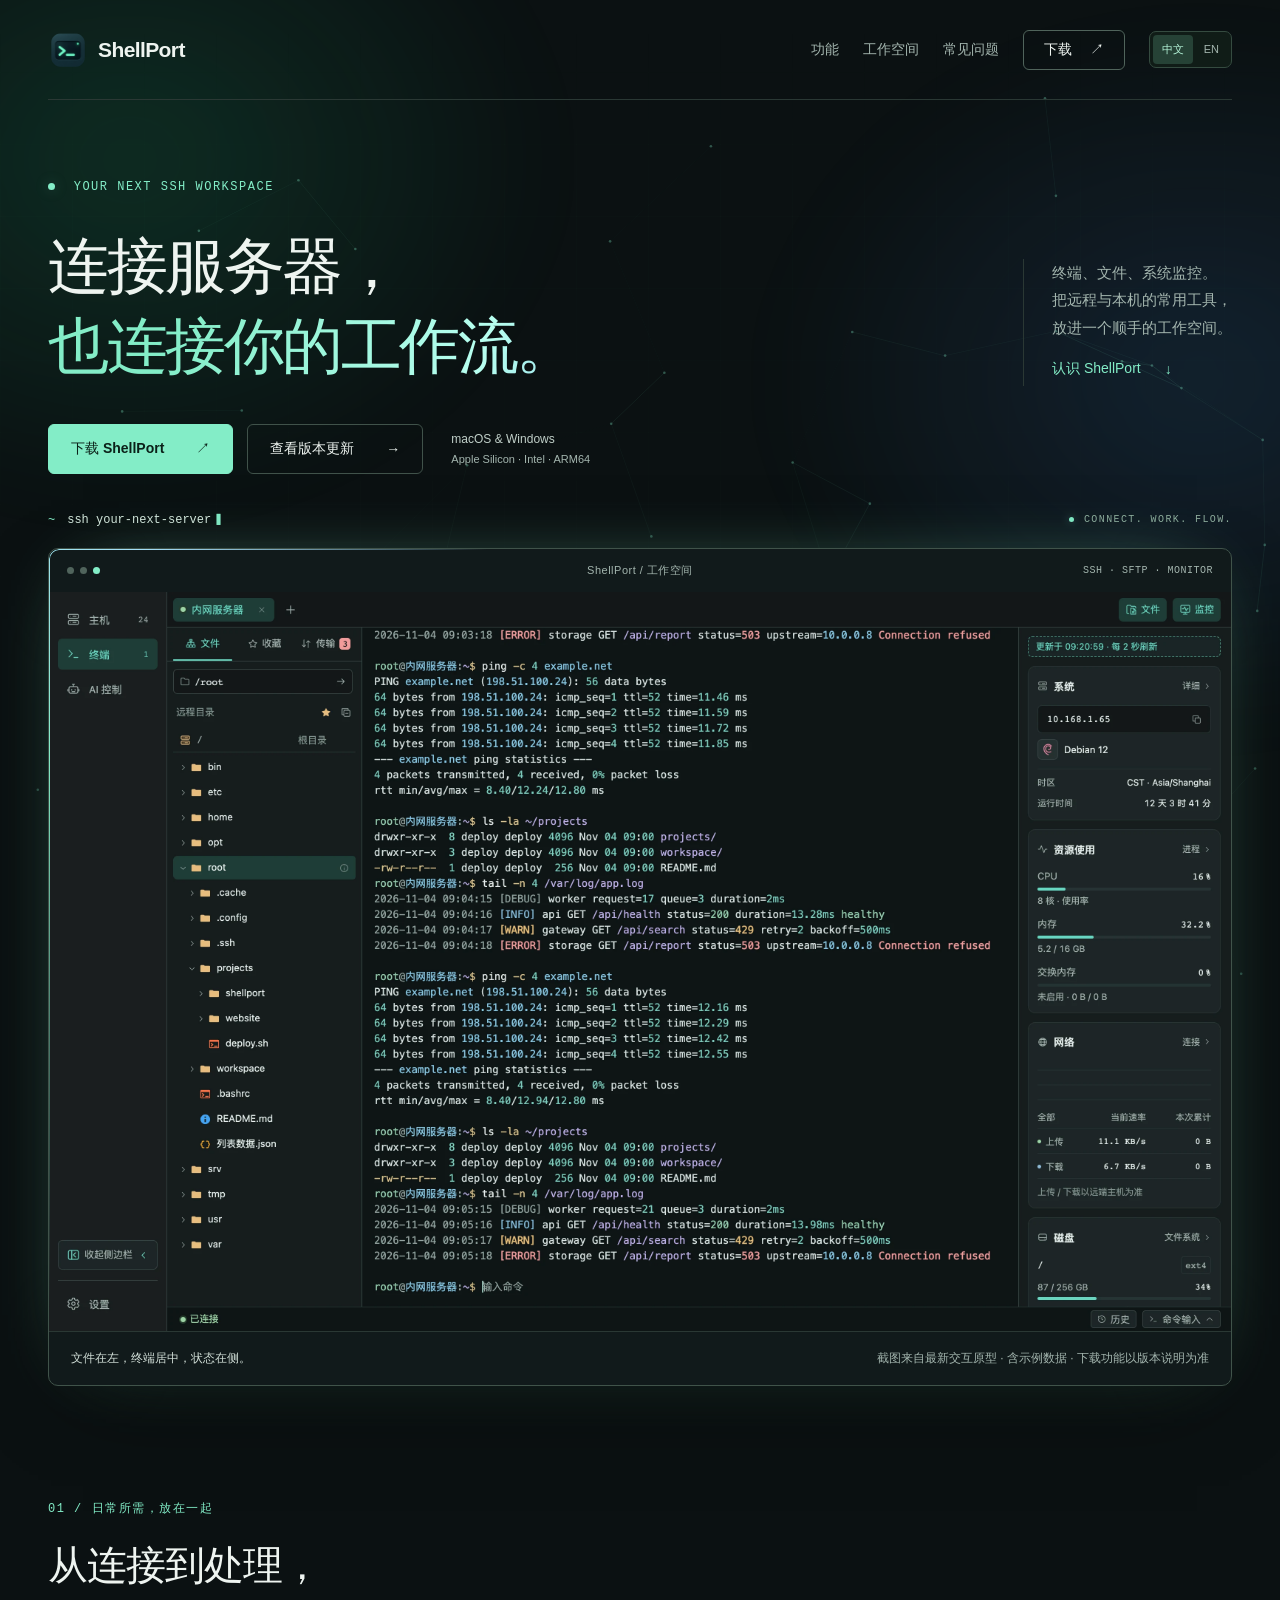
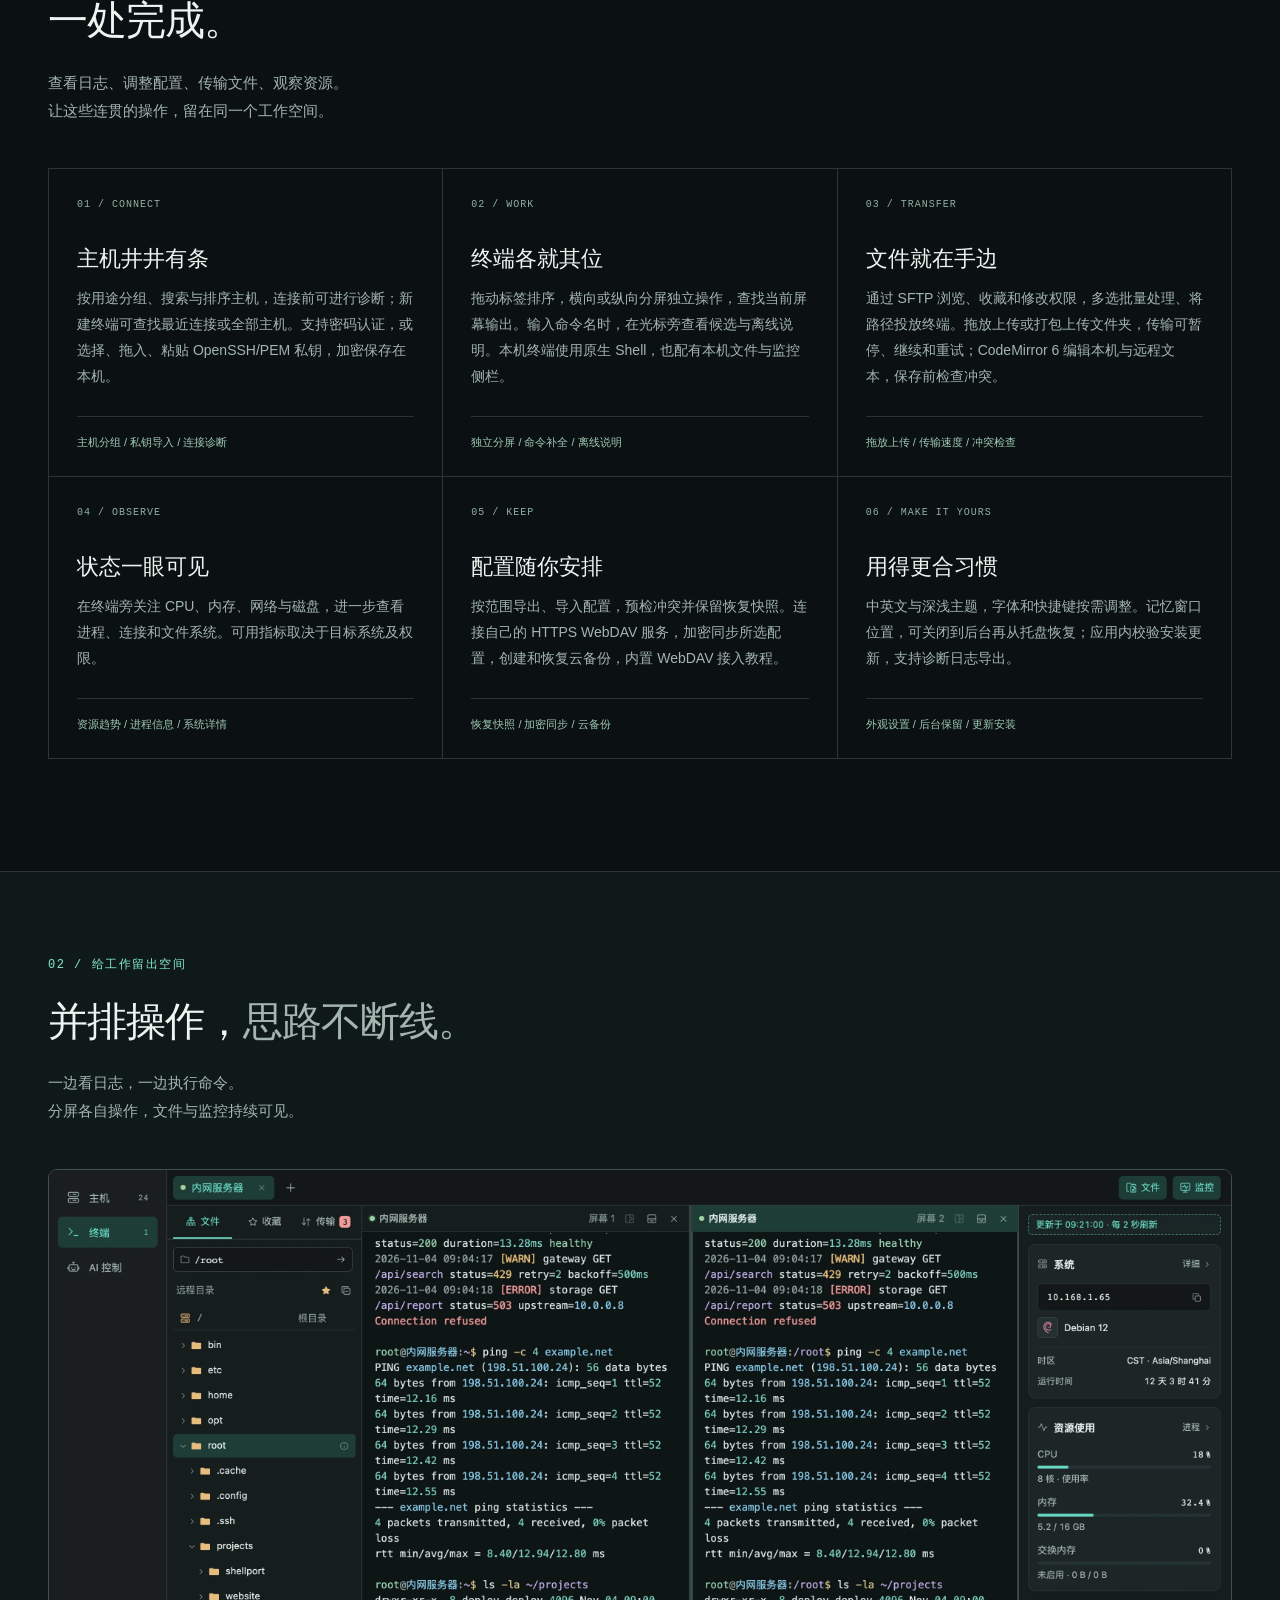
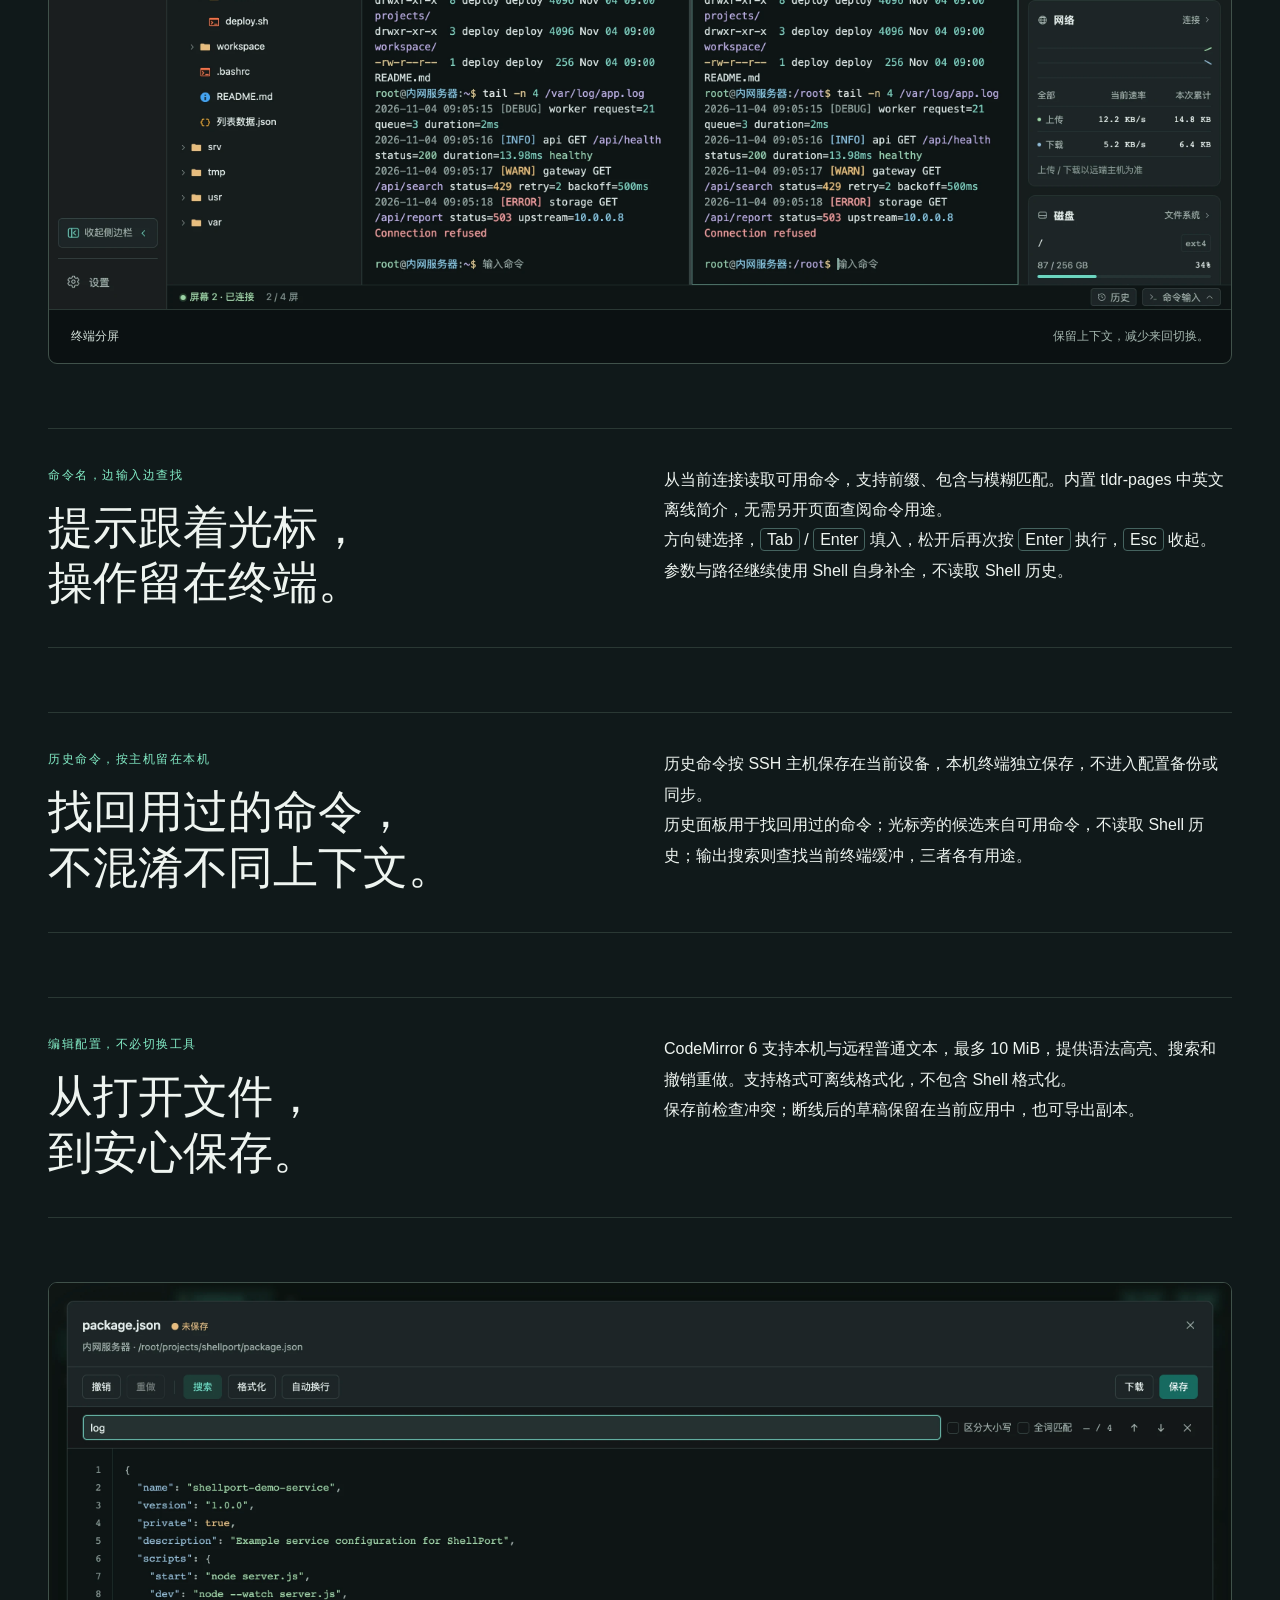
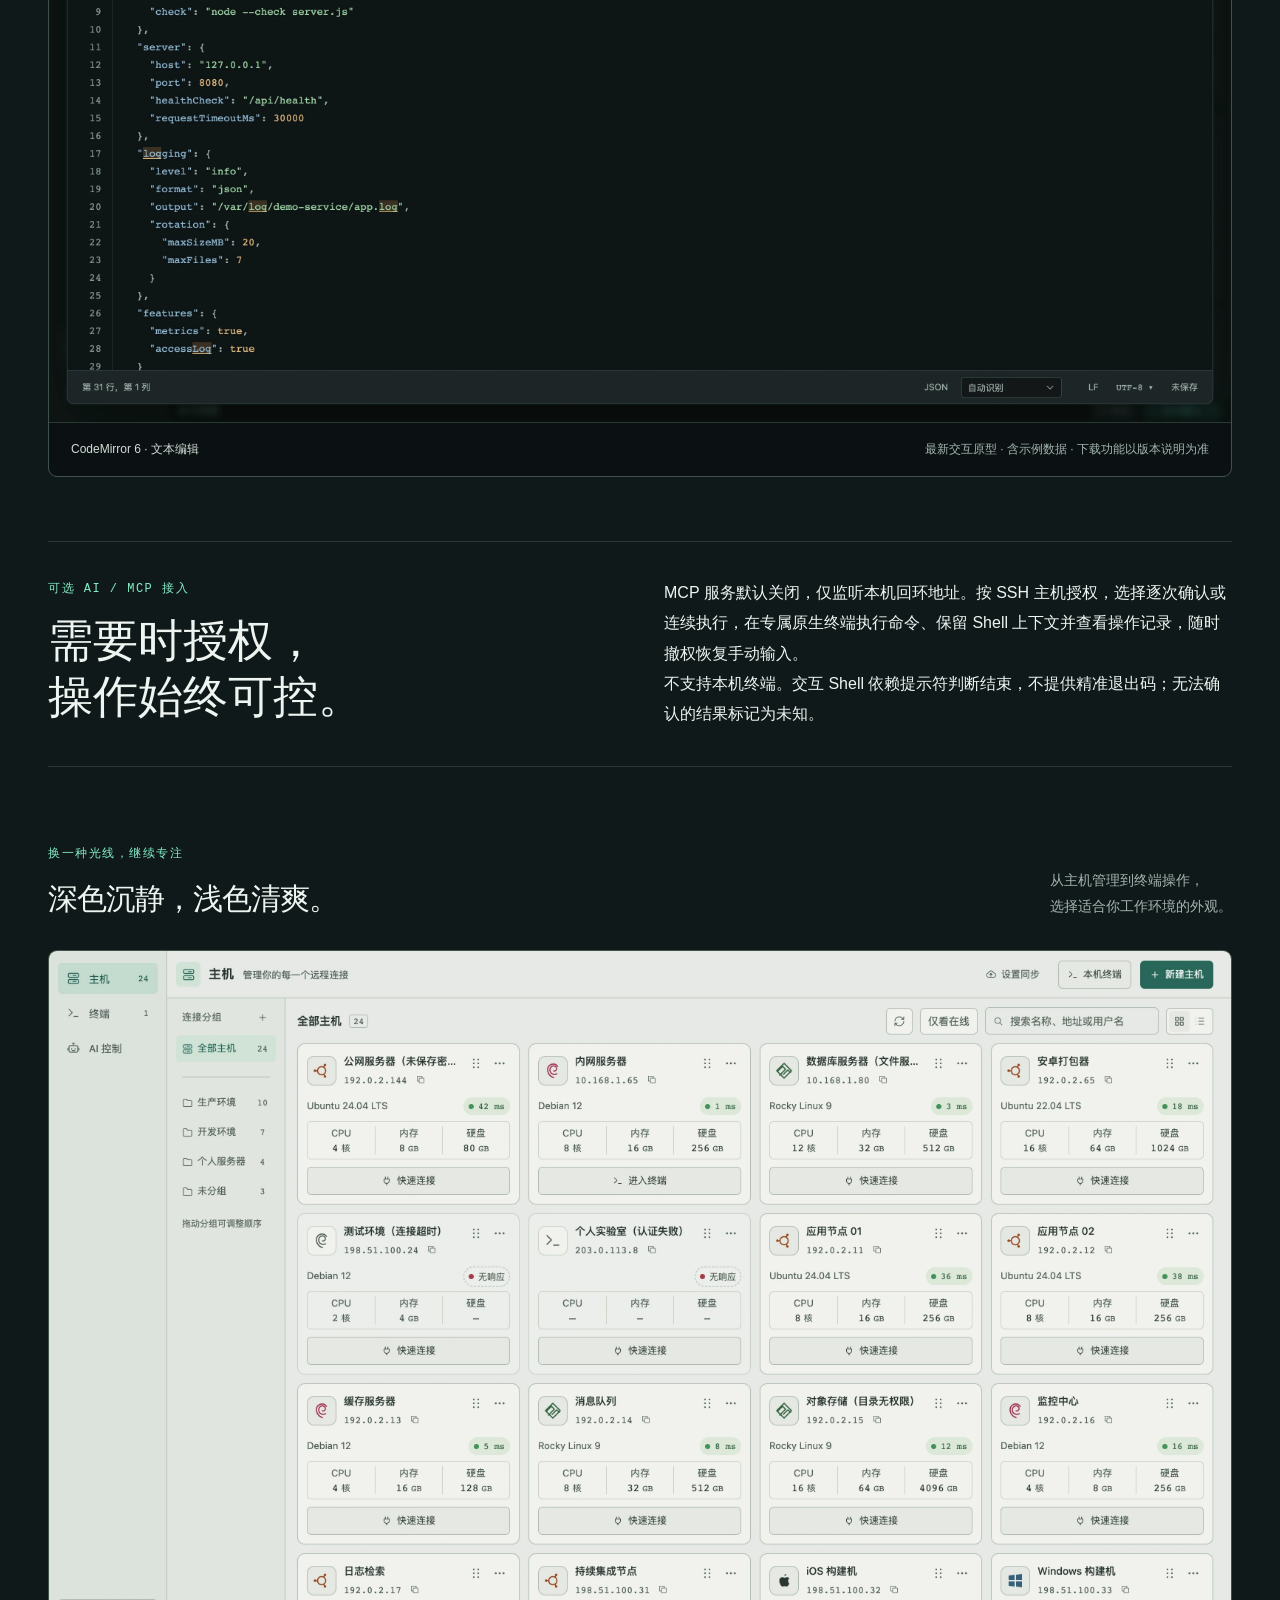
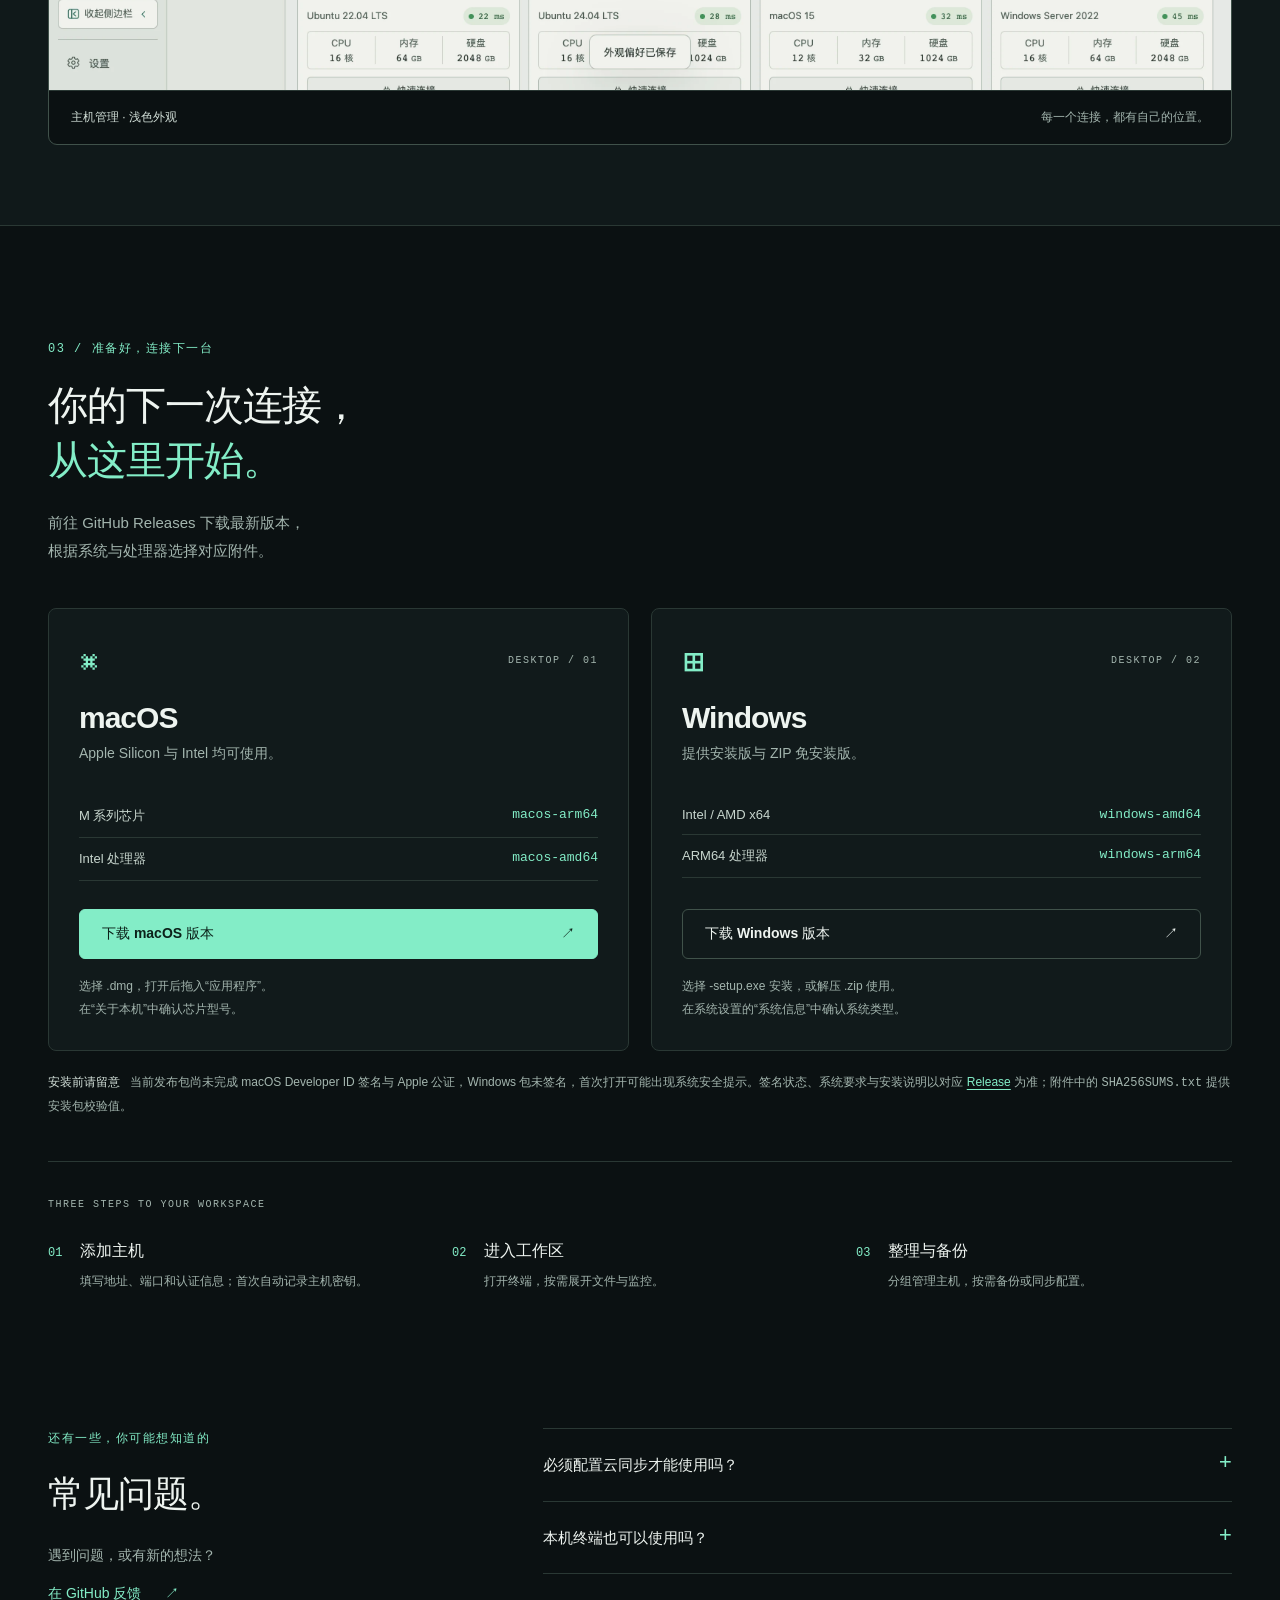
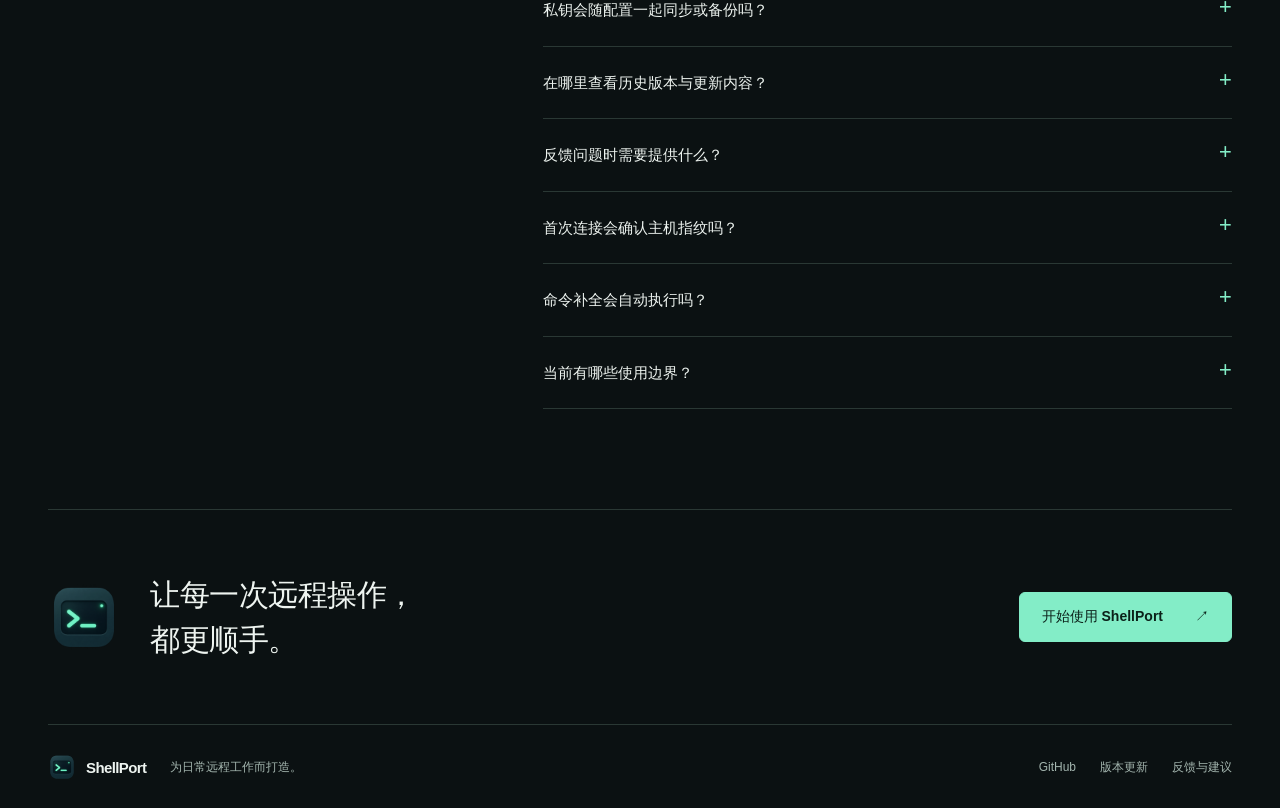
==== commit 60e5e733: "docs: 更新中英文功能说明、官网展示及产品截图" ====
--- a/site/index.html
+++ b/site/index.html
@@ -44,8 +44,8 @@
       <div class="connection-line" aria-hidden="true"><span class="prompt-mark">~</span><code id="connection-command">ssh your-next-server</code><span class="typing-cursor">▍</span><span class="connection-label"><i></i> CONNECT. WORK. FLOW.</span></div>
       <figure class="hero-figure">
         <div class="frame-top"><span><i></i><i></i><i></i></span><span>ShellPort / 工作空间</span><span class="frame-tag">SSH · SFTP · MONITOR</span></div>
-        <img src="assets/workspace-overview.webp" width="1560" height="980" alt="ShellPort 深色工作区，文件树、SSH 终端与系统资源监控同屏显示" fetchpriority="high">
-        <figcaption><span>文件在左，终端居中，状态在侧。</span><span>界面示意 · 包含示例数据</span></figcaption>
+        <img src="assets/workspace-overview.webp" width="3200" height="2000" alt="ShellPort 深色工作区，文件树、SSH 终端与系统资源监控同屏显示" fetchpriority="high">
+        <figcaption><span>文件在左，终端居中，状态在侧。</span><span>截图来自最新交互原型 · 含示例数据 · 下载功能以版本说明为准</span></figcaption>
       </figure>
     </section>
     <section id="features" class="features wrap section" aria-labelledby="features-title">
@@ -53,7 +53,7 @@
       <div class="feature-grid">
         <article><span class="feature-number">01 / CONNECT</span><h3>主机井井有条</h3><p>按用途分组、搜索与排序主机，连接前可进行诊断；新建终端可查找最近连接或全部主机。支持密码认证，或选择、拖入、粘贴 OpenSSH/PEM 私钥，加密保存在本机。</p><span class="feature-foot">主机分组 / 私钥导入 / 连接诊断</span></article>
         <article><span class="feature-number">02 / WORK</span><h3>终端各就其位</h3><p>拖动标签排序，横向或纵向分屏独立操作，查找当前屏幕输出。输入命令名时，在光标旁查看候选与离线说明。本机终端使用原生 Shell，也配有本机文件与监控侧栏。</p><span class="feature-foot">独立分屏 / 命令补全 / 离线说明</span></article>
-        <article><span class="feature-number">03 / TRANSFER</span><h3>文件就在手边</h3><p>通过 SFTP 浏览、收藏和修改权限，拖放上传或打包上传文件夹。传输可暂停、继续和重试；本机与远程文本保存前检查冲突。</p><span class="feature-foot">拖放上传 / 传输速度 / 冲突检查</span></article>
+        <article><span class="feature-number">03 / TRANSFER</span><h3>文件就在手边</h3><p>通过 SFTP 浏览、收藏和修改权限，多选批量处理、将路径投放终端。拖放上传或打包上传文件夹，传输可暂停、继续和重试；CodeMirror 6 编辑本机与远程文本，保存前检查冲突。</p><span class="feature-foot">拖放上传 / 传输速度 / 冲突检查</span></article>
         <article><span class="feature-number">04 / OBSERVE</span><h3>状态一眼可见</h3><p>在终端旁关注 CPU、内存、网络与磁盘，进一步查看进程、连接和文件系统。可用指标取决于目标系统及权限。</p><span class="feature-foot">资源趋势 / 进程信息 / 系统详情</span></article>
         <article><span class="feature-number">05 / KEEP</span><h3>配置随你安排</h3><p>按范围导出、导入配置，预检冲突并保留恢复快照。连接自己的 HTTPS WebDAV 服务，加密同步所选配置，创建和恢复云备份，内置 WebDAV 接入教程。</p><span class="feature-foot">恢复快照 / 加密同步 / 云备份</span></article>
         <article><span class="feature-number">06 / MAKE IT YOURS</span><h3>用得更合习惯</h3><p>中英文与深浅主题，字体和快捷键按需调整。记忆窗口位置，可关闭到后台再从托盘恢复；应用内校验安装更新，支持诊断日志导出。</p><span class="feature-foot">外观设置 / 后台保留 / 更新安装</span></article>
@@ -62,13 +62,26 @@
     <section id="workspace" class="showcase section" aria-labelledby="workspace-title">
       <div class="wrap">
         <div class="section-heading"><p class="eyebrow">02 / 给工作留出空间</p><h2 id="workspace-title">并排操作，<span>思路不断线。</span></h2><p>一边看日志，一边执行命令。<br>分屏各自操作，文件与监控持续可见。</p></div>
-        <figure class="screenshot"><img src="assets/split-terminal.webp" width="1560" height="980" alt="两个并排的 SSH 终端，共享文件树与资源监控侧栏" loading="lazy" decoding="async"><figcaption><span>终端分屏</span><span>保留上下文，减少来回切换。</span></figcaption></figure>
+        <figure class="screenshot"><img src="assets/split-terminal.webp" width="3200" height="2000" alt="两个并排的 SSH 终端，共享文件树与资源监控侧栏" loading="lazy" decoding="async"><figcaption><span>终端分屏</span><span>保留上下文，减少来回切换。</span></figcaption></figure>
         <div class="completion-intro">
           <div><p class="eyebrow">命令名，边输入边查找</p><h2>提示跟着光标，<br>操作留在终端。</h2></div>
           <div><p>从当前连接读取可用命令，支持前缀、包含与模糊匹配。内置 tldr-pages 中英文离线简介，无需另开页面查阅命令用途。</p><p>方向键选择，<kbd>Tab</kbd> / <kbd>Enter</kbd> 填入，松开后再次按 <kbd>Enter</kbd> 执行，<kbd>Esc</kbd> 收起。参数与路径继续使用 Shell 自身补全，不读取 Shell 历史。</p></div>
         </div>
+        <div class="completion-intro">
+          <div><p class="eyebrow">历史命令，按主机留在本机</p><h2>找回用过的命令，<br>不混淆不同上下文。</h2></div>
+          <div><p>历史命令按 SSH 主机保存在当前设备，本机终端独立保存，不进入配置备份或同步。</p><p>历史面板用于找回用过的命令；光标旁的候选来自可用命令，不读取 Shell 历史；输出搜索则查找当前终端缓冲，三者各有用途。</p></div>
+        </div>
+        <div class="completion-intro">
+          <div><p class="eyebrow">编辑配置，不必切换工具</p><h2>从打开文件，<br>到安心保存。</h2></div>
+          <div><p>CodeMirror 6 支持本机与远程普通文本，最多 10 MiB，提供语法高亮、搜索和撤销重做。支持格式可离线格式化，不包含 Shell 格式化。</p><p>保存前检查冲突；断线后的草稿保留在当前应用中，也可导出副本。</p></div>
+        </div>
+        <figure class="screenshot"><img src="assets/text-editor.webp" width="3200" height="2000" alt="ShellPort 文本编辑器，展示语法高亮、搜索与文件编辑工作区" loading="lazy" decoding="async"><figcaption><span>CodeMirror 6 · 文本编辑</span><span>最新交互原型 · 含示例数据 · 下载功能以版本说明为准</span></figcaption></figure>
+        <div class="completion-intro">
+          <div><p class="eyebrow">可选 AI / MCP 接入</p><h2>需要时授权，<br>操作始终可控。</h2></div>
+          <div><p>MCP 服务默认关闭，仅监听本机回环地址。按 SSH 主机授权，选择逐次确认或连续执行，在专属原生终端执行命令、保留 Shell 上下文并查看操作记录，随时撤权恢复手动输入。</p><p>不支持本机终端。交互 Shell 依赖提示符判断结束，不提供精准退出码；无法确认的结果标记为未知。</p></div>
+        </div>
         <div class="light-intro"><div><p class="eyebrow">换一种光线，继续专注</p><h2>深色沉静，浅色清爽。</h2></div><p>从主机管理到终端操作，<br>选择适合你工作环境的外观。</p></div>
-        <figure class="screenshot"><img src="assets/hosts-light.webp" width="1560" height="980" alt="浅色主题主机管理页面，按环境分组，卡片展示系统、硬件和连接信息" loading="lazy" decoding="async"><figcaption><span>主机管理 · 浅色外观</span><span>每一个连接，都有自己的位置。</span></figcaption></figure>
+        <figure class="screenshot"><img src="assets/hosts-light.webp" width="3200" height="2000" alt="浅色主题主机管理页面，按环境分组，卡片展示系统、硬件和连接信息" loading="lazy" decoding="async"><figcaption><span>主机管理 · 浅色外观</span><span>每一个连接，都有自己的位置。</span></figcaption></figure>
       </div>
     </section>
     <section id="download" class="download wrap section" aria-labelledby="download-title">
@@ -90,7 +103,7 @@
         <details><summary>反馈问题时需要提供什么？</summary><p>请提供系统版本、处理器架构、ShellPort 版本、复现步骤、预期与实际结果。可以附上截图或脱敏日志，请勿上传密码、私钥、数据库、本机密钥文件或未经脱敏的日志。</p></details>
         <details><summary>首次连接会确认主机指纹吗？</summary><p>当前首次 SSH 连接或连接测试会自动记录该地址与端口的主机密钥，不弹出指纹确认；后续密钥变化时阻止连接。主机指纹只保存在本机，不随配置同步。</p></details>
         <details><summary>命令补全会自动执行吗？</summary><p>不会。候选只在已识别的命令输入位置显示，确认时只填入命令名，需要再次按 Enter 才执行。它不提供 AI 命令生成，也不保证覆盖当前 Shell 临时定义的别名、函数或临时修改的 PATH。未收录的命令可能没有离线说明。</p></details>
-        <details><summary>当前有哪些使用边界？</summary><p>公开安装包面向 macOS 与 Windows，暂无 Linux 包。文本编辑支持最多 2 MiB 的普通文本文件；监控与权限操作取决于系统和权限。暂不支持跳板机、SSH agent、硬件密钥、键盘交互式 MFA 或断线自动重连。</p></details>
+        <details><summary>当前有哪些使用边界？</summary><p>公开安装包面向 macOS 与 Windows，暂无 Linux 包。文本编辑支持最多 10 MiB 的普通文本文件；监控与权限操作取决于系统和权限。暂不支持跳板机、SSH agent、硬件密钥、键盘交互式 MFA 或断线自动重连。</p></details>
       </div>
     </section>
     <section class="closing wrap"><img src="assets/appicon.png" width="72" height="72" alt="" loading="lazy"><h2>让每一次远程操作，<br>都更顺手。</h2><a class="button primary" href="https://github.com/conghuahuadan/ShellPort/releases/latest">开始使用 ShellPort <span aria-hidden="true">↗</span></a></section>
